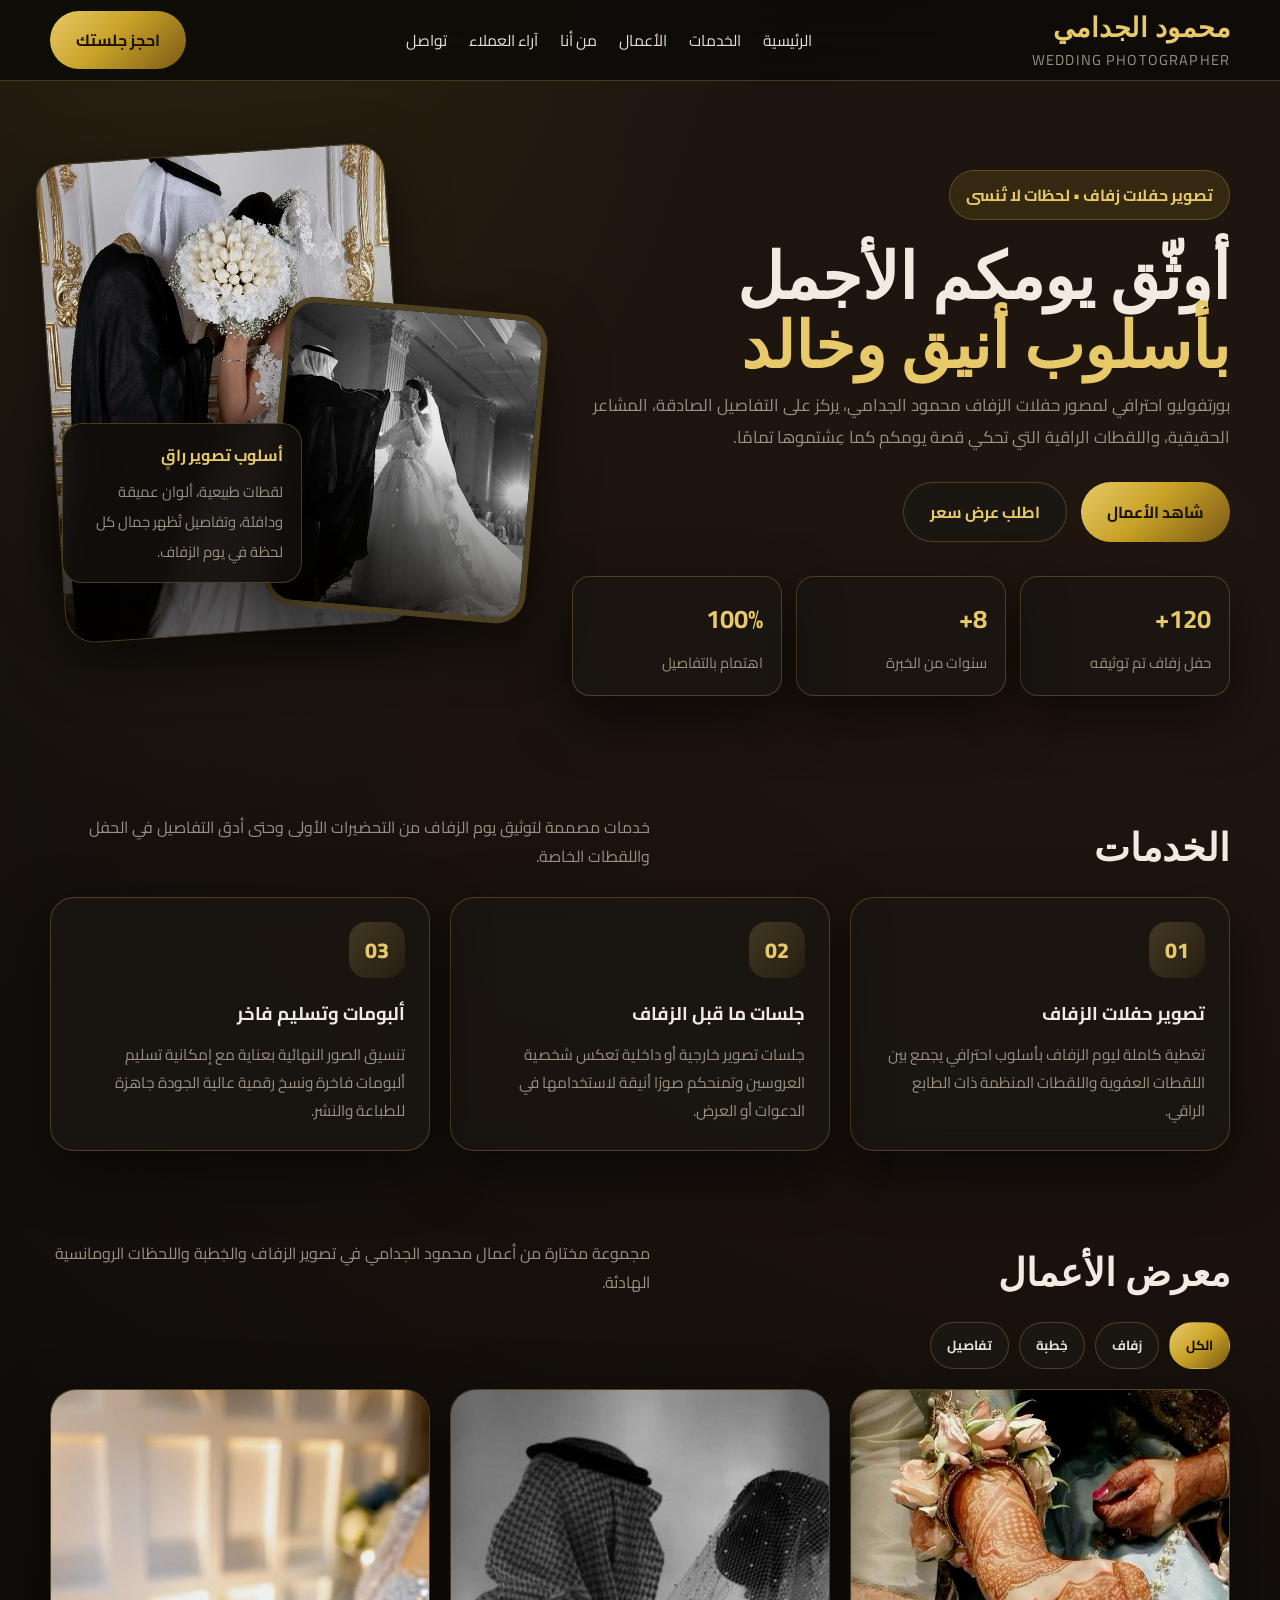
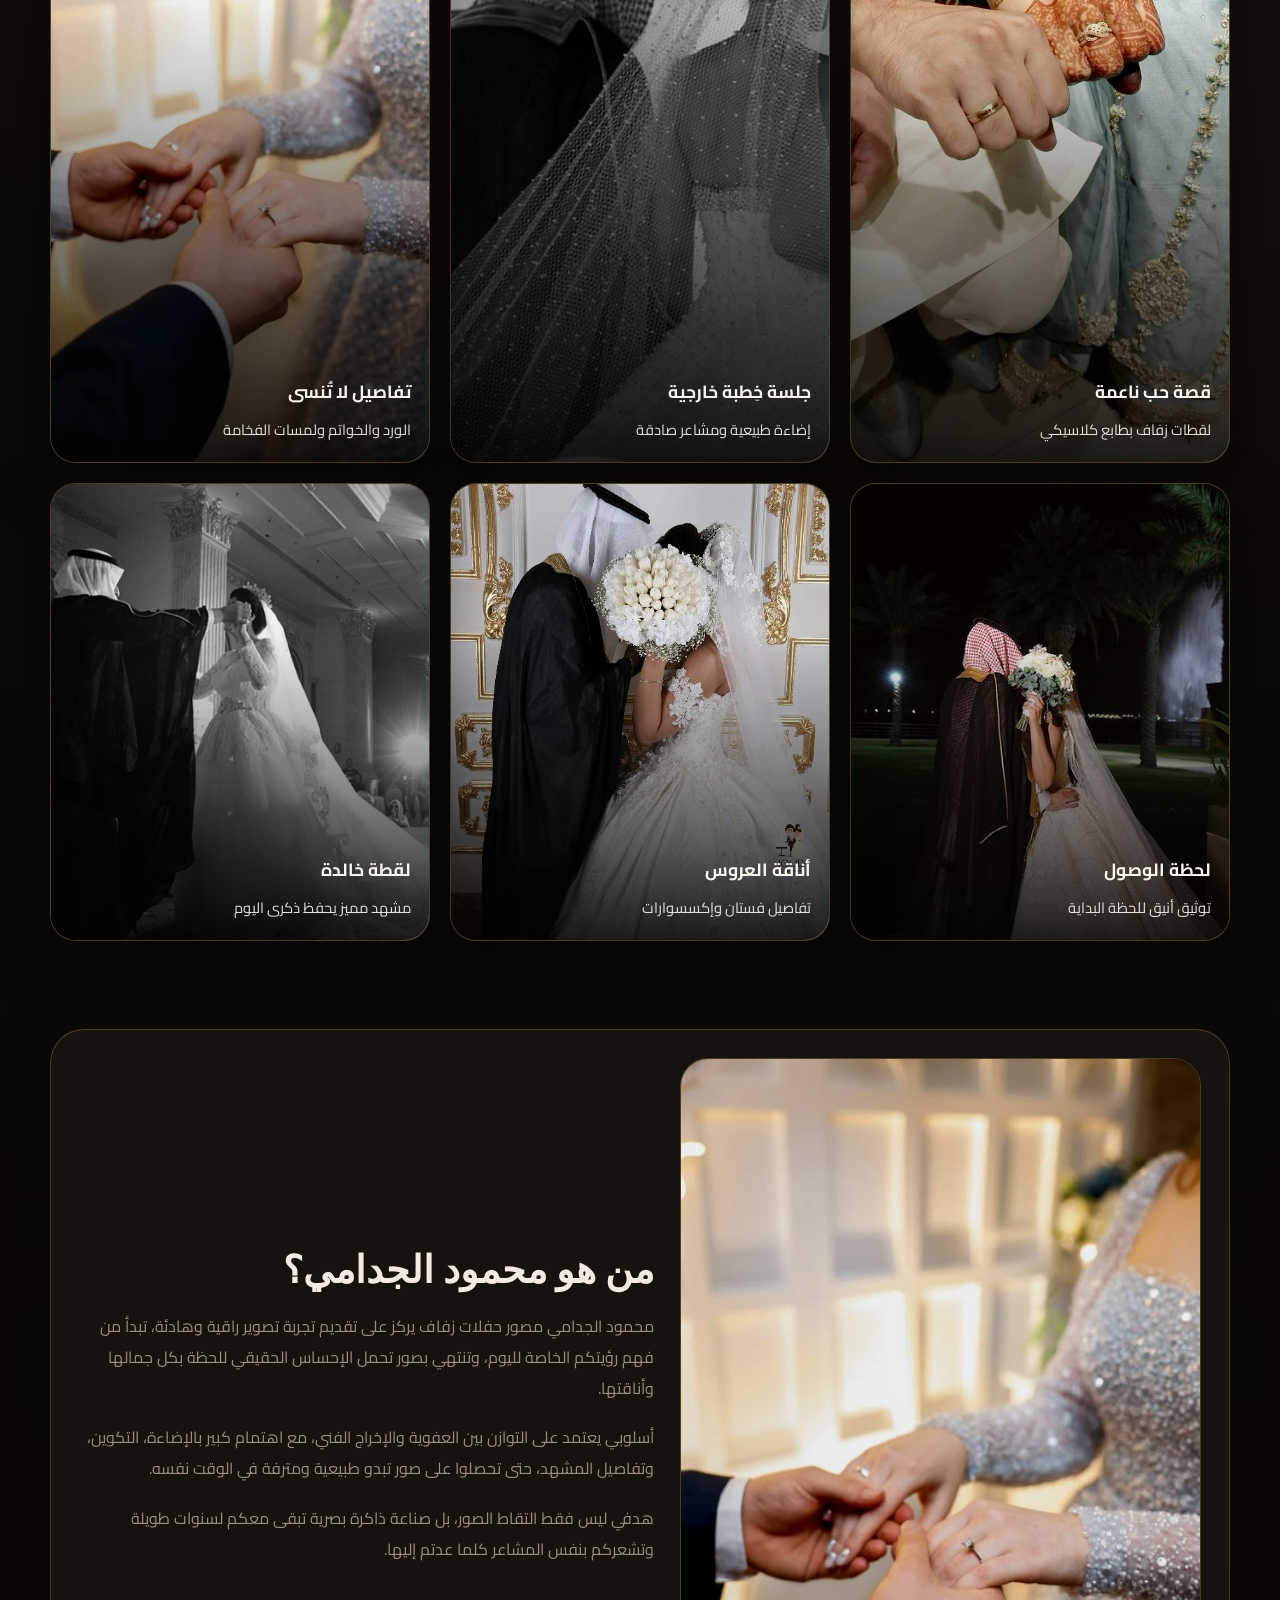
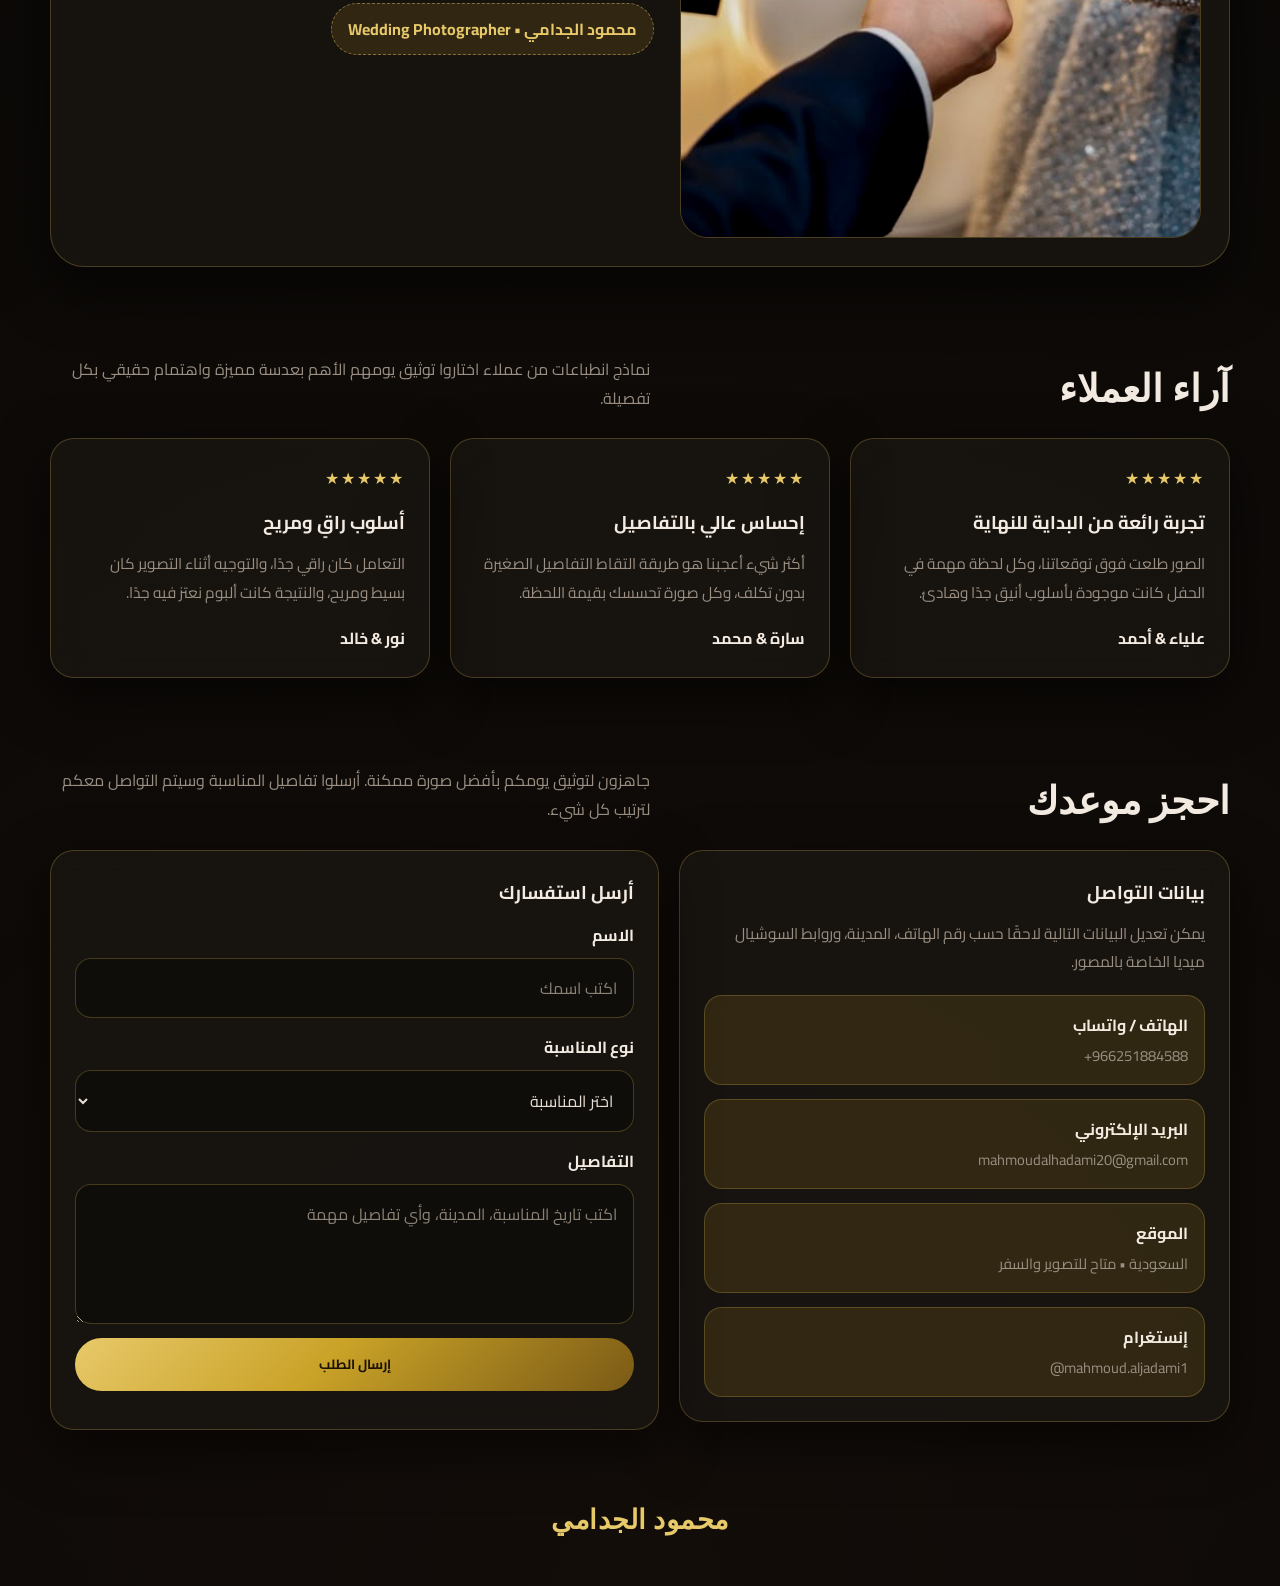
==== index.html @ 4080180c "Updated site content" ====
<!doctype html>
<html lang="ar" dir="rtl">
  <head>
    <meta charset="UTF-8" />
    <meta name="viewport" content="width=device-width, initial-scale=1.0" />
    <title>محمود الجدامي | Wedding Photographer</title>
    <meta
      name="description"
      content="بورتفوليو مصور حفلات الزفاف محمود الجدامي"
    />
    <link rel="preconnect" href="https://fonts.googleapis.com" />
    <link rel="preconnect" href="https://fonts.gstatic.com" crossorigin />
    <link
      href="https://fonts.googleapis.com/css2?family=Cairo:wght@400;600;700;800&family=Playfair+Display:wght@500;700&display=swap"
      rel="stylesheet"
    />
    <style>
      :root {
        --bg: #0c0a08;
        --bg-mid: #12100d;
        --surface: rgba(26, 22, 18, 0.78);
        --surface-solid: #1a1612;
        --white: #faf6f0;
        --text: #e8e0d4;
        --heading: #f3ebe1;
        --muted: #9a8f82;
        --gold: #c9a227;
        --gold-dark: #7a5a16;
        --gold-bright: #e8c96a;
        --gold-soft: rgba(201, 162, 39, 0.14);
        --line: rgba(212, 175, 75, 0.28);
        --shadow: 0 20px 56px rgba(0, 0, 0, 0.55);
        --radius-lg: 24px;
        --radius-md: 18px;
        --radius-sm: 12px;
        --container: 1180px;
      }

      * {
        box-sizing: border-box;
      }

      html {
        scroll-behavior: smooth;
      }

      body {
        margin: 0;
        font-family: "Cairo", sans-serif;
        background:
          radial-gradient(
            ellipse 90% 50% at 15% -10%,
            rgba(201, 162, 39, 0.14),
            transparent 55%
          ),
          radial-gradient(
            circle at 88% 12%,
            rgba(90, 48, 28, 0.22),
            transparent 38%
          ),
          radial-gradient(
            circle at 50% 100%,
            rgba(20, 14, 10, 0.9),
            transparent 45%
          ),
          linear-gradient(180deg, var(--bg-mid) 0%, var(--bg) 48%, #060504 100%);
        color: var(--text);
        overflow-x: hidden;
      }

      a {
        color: inherit;
        text-decoration: none;
      }
      img {
        max-width: 100%;
        display: block;
      }

      .container {
        width: min(calc(100% - 32px), var(--container));
        margin: 0 auto;
      }

      .topbar {
        position: sticky;
        top: 0;
        z-index: 1000;
        backdrop-filter: blur(18px);
        background: rgba(12, 10, 8, 0.82);
        border-bottom: 1px solid var(--line);
      }

      .nav {
        display: flex;
        align-items: center;
        justify-content: space-between;
        gap: 20px;
        min-height: 80px;
        position: relative;
      }

      .brand {
        display: flex;
        flex-direction: column;
        gap: 2px;
      }

      .brand-title {
        font-family: "Playfair Display", serif;
        font-size: 1.7rem;
        font-weight: 700;
        color: var(--gold-bright);
        letter-spacing: 0.5px;
      }

      .brand-subtitle {
        font-size: 0.9rem;
        color: var(--muted);
        letter-spacing: 0.08em;
      }

      .nav-links {
        display: flex;
        align-items: center;
        gap: 22px;
        flex-wrap: wrap;
      }

      .nav-links a {
        font-size: 0.97rem;
        color: var(--text);
        position: relative;
        transition: 0.25s ease;
      }

      .nav-links a::after {
        content: "";
        position: absolute;
        right: 0;
        bottom: -6px;
        width: 0;
        height: 2px;
        background: linear-gradient(
          90deg,
          var(--gold-bright),
          var(--gold-dark)
        );
        transition: width 0.25s ease;
      }

      .nav-links a:hover {
        color: var(--gold-bright);
      }
      .nav-links a:hover::after {
        width: 100%;
      }

      .btn {
        display: inline-flex;
        align-items: center;
        justify-content: center;
        gap: 10px;
        border: none;
        border-radius: 999px;
        padding: 14px 26px;
        font-family: inherit;
        font-weight: 700;
        cursor: pointer;
        transition:
          transform 0.25s ease,
          box-shadow 0.25s ease,
          background 0.25s ease;
      }

      .btn:hover {
        transform: translateY(-2px);
        box-shadow: 0 14px 32px rgba(0, 0, 0, 0.4);
      }

      .btn-primary {
        background: linear-gradient(
          135deg,
          var(--gold-bright),
          var(--gold) 45%,
          var(--gold-dark)
        );
        color: #1a1208;
      }

      .btn-secondary {
        background: var(--surface-solid);
        color: var(--gold-bright);
        border: 1px solid var(--line);
      }

      .hero {
        padding: 72px 0 56px;
      }

      .hero-grid {
        display: grid;
        grid-template-columns: 1.15fr 0.85fr;
        gap: 36px;
        align-items: center;
      }

      .hero-grid > .reveal {
        min-width: 0;
      }

      .eyebrow {
        display: inline-flex;
        align-items: center;
        gap: 10px;
        padding: 9px 16px;
        border-radius: 999px;
        background: var(--gold-soft);
        border: 1px solid var(--line);
        color: var(--gold-bright);
        font-weight: 700;
        margin-bottom: 18px;
      }

      .hero h1 {
        margin: 0 0 14px;
        font-size: clamp(2.2rem, 5vw, 4.5rem);
        line-height: 1.08;
        font-family: "Playfair Display", serif;
        color: var(--heading);
      }

      .hero h1 span {
        color: var(--gold-bright);
        display: inline;
      }

      .hero p {
        margin: 0;
        max-width: 680px;
        font-size: 1.05rem;
        color: var(--muted);
        line-height: 1.9;
      }

      .hero-actions {
        display: flex;
        gap: 14px;
        flex-wrap: wrap;
        margin-top: 28px;
      }

      .hero-stats {
        display: grid;
        grid-template-columns: repeat(3, minmax(0, 1fr));
        gap: 14px;
        margin-top: 34px;
      }

      .stat {
        background: var(--surface);
        backdrop-filter: blur(10px);
        border: 1px solid var(--line);
        border-radius: var(--radius-md);
        padding: 18px;
        box-shadow: var(--shadow);
      }

      .stat strong {
        display: block;
        font-size: 1.6rem;
        color: var(--gold-bright);
        margin-bottom: 4px;
      }

      .stat span {
        color: var(--muted);
        font-size: 0.92rem;
      }

      .hero-visual {
        position: relative;
        min-height: 560px;
      }

      .photo-stack {
        position: relative;
        min-height: 480px;
        width: 100%;
      }

      .frame {
        position: absolute;
        background: var(--surface-solid);
        border: 1px solid var(--line);
        border-radius: 30px;
        box-shadow: var(--shadow);
        overflow: hidden;
      }

      .frame img {
        width: 100%;
        height: 100%;
        object-fit: cover;
        filter: saturate(1.02) contrast(1.08) brightness(0.92);
      }

      .frame::before {
        content: "";
        position: absolute;
        inset: 0;
        background: linear-gradient(
          180deg,
          transparent 40%,
          rgba(8, 6, 4, 0.55)
        );
        z-index: 1;
        pointer-events: none;
      }

      .frame.one {
        width: 72%;
        height: 480px;
        top: 0;
        left: 0;
        transform: rotate(-4deg);
      }

      .frame.two {
        width: 54%;
        height: 310px;
        bottom: 18px;
        right: 0;
        transform: rotate(5deg);
        border-width: 6px;
      }

      .floating-card {
        position: absolute;
        bottom: 50px;
        left: 12px;
        right: auto;
        background: rgba(18, 15, 12, 0.92);
        backdrop-filter: blur(12px);
        border: 1px solid var(--line);
        border-radius: 20px;
        padding: 16px 18px;
        box-shadow: var(--shadow);
        z-index: 5;
        max-width: min(240px, calc(100% - 24px));
        overflow-wrap: break-word;
        word-wrap: break-word;
      }

      .floating-card strong {
        display: block;
        color: var(--gold-bright);
        margin-bottom: 6px;
      }

      .floating-card span {
        color: var(--muted);
        font-size: 0.92rem;
        line-height: 1.7;
      }

      section {
        padding: 44px 0;
      }

      .section-title {
        display: flex;
        align-items: end;
        justify-content: space-between;
        gap: 20px;
        margin-bottom: 26px;
        flex-wrap: wrap;
      }

      .section-title h2 {
        margin: 0;
        font-size: clamp(1.7rem, 3vw, 2.6rem);
        font-family: "Playfair Display", serif;
        color: var(--heading);
      }

      .section-title p {
        margin: 0;
        color: var(--muted);
        max-width: 600px;
        line-height: 1.8;
        min-width: 0;
        overflow-wrap: break-word;
      }

      .services-grid,
      .gallery-grid,
      .testimonials-grid,
      .contact-grid {
        display: grid;
        gap: 20px;
      }

      .services-grid {
        grid-template-columns: repeat(3, minmax(0, 1fr));
      }

      .service-card,
      .testimonial,
      .contact-card {
        background: var(--surface);
        backdrop-filter: blur(12px);
        border: 1px solid var(--line);
        border-radius: var(--radius-lg);
        padding: 24px;
        box-shadow: var(--shadow);
      }

      .service-icon {
        width: 56px;
        height: 56px;
        border-radius: 18px;
        display: grid;
        place-items: center;
        background: linear-gradient(
          135deg,
          rgba(232, 201, 106, 0.2),
          rgba(122, 90, 22, 0.12)
        );
        color: var(--gold-bright);
        margin-bottom: 18px;
        font-size: 1.35rem;
        font-weight: 800;
      }

      .service-card h3,
      .testimonial h3,
      .contact-card h3 {
        margin: 0 0 10px;
        font-size: 1.15rem;
        color: var(--heading);
      }

      .service-card p,
      .testimonial p,
      .contact-card p {
        margin: 0;
        color: var(--muted);
        line-height: 1.85;
        font-size: 0.96rem;
      }

      .gallery-toolbar {
        display: flex;
        gap: 10px;
        flex-wrap: wrap;
        margin-bottom: 20px;
      }

      .filter-btn {
        background: var(--surface-solid);
        border: 1px solid var(--line);
        color: var(--text);
        padding: 10px 16px;
        border-radius: 999px;
        cursor: pointer;
        font-family: inherit;
        font-weight: 700;
        transition: 0.25s ease;
      }

      .filter-btn.active,
      .filter-btn:hover {
        background: linear-gradient(
          135deg,
          var(--gold-bright),
          var(--gold) 50%,
          var(--gold-dark)
        );
        color: #140e08;
        border-color: transparent;
      }

      .gallery-grid {
        grid-template-columns: repeat(3, minmax(0, 1fr));
      }

      .gallery-item {
        position: relative;
        overflow: hidden;
        border-radius: 26px;
        min-height: 320px;
        border: 1px solid var(--line);
        box-shadow: var(--shadow);
        background: var(--surface-solid);
        cursor: pointer;
        isolation: isolate;
      }

      .gallery-item img {
        width: 100%;
        height: 100%;
        object-fit: cover;
        transition: transform 0.45s ease;
        filter: saturate(1.03) contrast(1.05) brightness(0.94);
      }

      .gallery-item:hover img {
        transform: scale(1.06);
      }

      .gallery-item::after {
        content: "";
        position: absolute;
        inset: 0;
        background: linear-gradient(
          180deg,
          transparent 32%,
          rgba(4, 3, 2, 0.88)
        );
      }

      .gallery-caption {
        position: absolute;
        right: 18px;
        left: 18px;
        bottom: 18px;
        z-index: 2;
        color: var(--white);
        overflow-wrap: break-word;
        min-width: 0;
      }

      .gallery-caption h4 {
        margin: 0 0 6px;
        font-size: 1.1rem;
      }

      .gallery-caption span {
        font-size: 0.92rem;
        opacity: 0.9;
      }

      .about-box {
        display: grid;
        grid-template-columns: 0.95fr 1.05fr;
        gap: 26px;
        align-items: center;
        background: var(--surface);
        backdrop-filter: blur(14px);
        border: 1px solid var(--line);
        border-radius: 34px;
        padding: 28px;
        box-shadow: var(--shadow);
      }

      .about-image {
        border-radius: 28px;
        overflow: hidden;
        min-height: 440px;
        border: 1px solid var(--line);
      }

      .about-image img {
        width: 100%;
        height: 100%;
        object-fit: cover;
        filter: saturate(1.02) contrast(1.06) brightness(0.93);
      }

      .about-content p {
        color: var(--muted);
        line-height: 1.95;
        margin: 0 0 18px;
      }

      .signature {
        margin-top: 20px;
        display: inline-block;
        padding: 10px 16px;
        border: 1px dashed rgba(232, 201, 106, 0.45);
        border-radius: 999px;
        color: var(--gold-bright);
        font-weight: 700;
        background: var(--gold-soft);
      }

      .testimonials-grid {
        grid-template-columns: repeat(3, minmax(0, 1fr));
      }

      .stars {
        color: var(--gold-bright);
        letter-spacing: 2px;
        font-size: 1rem;
        margin-bottom: 12px;
      }

      .client {
        margin-top: 16px;
        color: var(--heading);
        font-weight: 700;
      }

      .contact-grid {
        grid-template-columns: 0.95fr 1.05fr;
        align-items: start;
      }

      .contact-list {
        display: grid;
        gap: 14px;
        margin-top: 18px;
      }

      .contact-item {
        display: flex;
        align-items: flex-start;
        gap: 14px;
        padding: 14px 16px;
        border-radius: 18px;
        background: var(--gold-soft);
        border: 1px solid var(--line);
        min-width: 0;
      }

      .contact-item strong {
        display: block;
        color: var(--heading);
      }

      .contact-item span {
        color: var(--muted);
        font-size: 0.92rem;
        overflow-wrap: anywhere;
        word-break: break-word;
      }

      .contact-form {
        display: grid;
        gap: 14px;
      }

      .field {
        display: grid;
        gap: 8px;
      }

      .field label {
        font-weight: 700;
        color: var(--heading);
      }

      .field input,
      .field textarea,
      .field select {
        width: 100%;
        padding: 14px 16px;
        border-radius: 16px;
        border: 1px solid var(--line);
        background: rgba(14, 12, 10, 0.75);
        font: inherit;
        color: var(--text);
        outline: none;
        transition:
          border-color 0.25s ease,
          box-shadow 0.25s ease;
      }

      .field input:focus,
      .field textarea:focus,
      .field select:focus {
        border-color: var(--gold-bright);
        box-shadow: 0 0 0 4px rgba(232, 201, 106, 0.12);
      }

      .field textarea {
        min-height: 140px;
        resize: vertical;
      }

      .field input::placeholder,
      .field textarea::placeholder {
        color: var(--muted);
        opacity: 0.9;
      }

      .form-note,
      .footer p {
        color: var(--muted);
        line-height: 1.8;
      }

      .footer {
        padding: 26px 0 42px;
        text-align: center;
      }

      .footer .brand-title {
        display: block;
        margin-bottom: 8px;
      }

      .reveal {
        opacity: 0;
        transform: translateY(24px);
        transition:
          opacity 0.7s ease,
          transform 0.7s ease;
      }

      .reveal.visible {
        opacity: 1;
        transform: translateY(0);
      }

      .lightbox {
        position: fixed;
        inset: 0;
        background: rgba(12, 10, 8, 0.82);
        display: none;
        align-items: center;
        justify-content: center;
        padding: 24px;
        z-index: 2000;
      }

      .lightbox.active {
        display: flex;
      }

      .lightbox-content {
        position: relative;
        width: min(100%, 980px);
        border-radius: 28px;
        overflow: hidden;
        border: 1px solid rgba(255, 255, 255, 0.18);
        background: #111;
        box-shadow: 0 20px 60px rgba(0, 0, 0, 0.4);
      }

      .lightbox-content img {
        width: 100%;
        max-height: 82vh;
        object-fit: cover;
      }

      .lightbox-close {
        position: absolute;
        top: 16px;
        left: 16px;
        width: 44px;
        height: 44px;
        border-radius: 50%;
        border: none;
        background: rgba(255, 255, 255, 0.16);
        color: #fff;
        font-size: 1.2rem;
        cursor: pointer;
        backdrop-filter: blur(8px);
      }

      .mobile-toggle {
        display: none;
        border: 1px solid var(--line);
        background: var(--surface-solid);
        color: var(--gold-bright);
        width: 48px;
        height: 48px;
        border-radius: 14px;
        font-size: 1.25rem;
        cursor: pointer;
      }

      @media (max-width: 1024px) {
        .hero-grid,
        .about-box,
        .contact-grid,
        .services-grid,
        .testimonials-grid,
        .gallery-grid {
          grid-template-columns: 1fr 1fr;
        }

        .hero-grid,
        .about-box,
        .contact-grid {
          grid-template-columns: 1fr;
        }

        .hero-stats {
          grid-template-columns: repeat(auto-fit, minmax(160px, 1fr));
        }

        .hero-visual {
          min-height: 500px;
        }

        .photo-stack {
          min-height: 440px;
        }
      }

      @media (max-width: 768px) {
        .nav {
          min-height: 72px;
        }

        .mobile-toggle {
          display: inline-grid;
          place-items: center;
        }

        .nav-links {
          position: absolute;
          top: calc(100% + 10px);
          right: 0;
          left: 0;
          z-index: 1001;
          background: rgba(18, 15, 12, 0.97);
          backdrop-filter: blur(14px);
          border: 1px solid var(--line);
          border-radius: 22px;
          padding: 16px;
          box-shadow: var(--shadow);
          display: none;
          flex-direction: column;
          align-items: flex-start;
          max-height: min(70vh, 420px);
          overflow-y: auto;
          -webkit-overflow-scrolling: touch;
        }

        .nav-links.open {
          display: flex;
        }

        .hero {
          padding-top: 42px;
        }

        .hero-stats,
        .services-grid,
        .gallery-grid,
        .testimonials-grid {
          grid-template-columns: 1fr;
        }

        .hero-visual {
          min-height: 400px;
          margin-top: 8px;
        }

        .photo-stack {
          min-height: 380px;
        }

        .frame.one {
          width: 78%;
          height: 320px;
        }

        .frame.two {
          width: 58%;
          height: 200px;
        }

        .floating-card {
          left: 10px;
          right: 10px;
          max-width: none;
          bottom: 12px;
        }

        .section-title {
          flex-direction: column;
          align-items: stretch;
          gap: 12px;
        }

        .section-title p {
          max-width: none;
        }

        .brand-title {
          font-size: 1.35rem;
        }

        .hero h1 {
          overflow-wrap: break-word;
        }

        .eyebrow {
          max-width: 100%;
          white-space: normal;
        }
      }

      @media (max-width: 480px) {
        .nav {
          flex-wrap: wrap;
          row-gap: 10px;
        }

        .brand {
          flex: 1 1 auto;
          min-width: 0;
        }

        .hero {
          padding-top: 32px;
        }

        .hero-visual {
          min-height: 340px;
        }

        .photo-stack {
          min-height: 320px;
        }

        .frame.one {
          width: 82%;
          height: 280px;
        }

        .frame.two {
          width: 62%;
          height: 180px;
        }

        .floating-card {
          padding: 12px 14px;
          font-size: 0.9rem;
        }

        .floating-card span {
          font-size: 0.88rem;
        }

        .gallery-item {
          min-height: 260px;
        }

        .btn {
          padding: 12px 18px;
          font-size: 0.92rem;
        }

        .topbar .nav > div:last-child {
          flex-shrink: 0;
        }

        .topbar .nav > div:last-child .btn-primary {
          padding-inline: 16px;
        }
      }
    </style>
  </head>
  <body>
    <header class="topbar">
      <div class="container nav">
        <div class="brand">
          <span class="brand-title">محمود الجدامي</span>
          <span class="brand-subtitle">WEDDING PHOTOGRAPHER</span>
        </div>

        <nav class="nav-links" id="navLinks">
          <a href="#home">الرئيسية</a>
          <a href="#services">الخدمات</a>
          <a href="#gallery">الأعمال</a>
          <a href="#about">من أنا</a>
          <a href="#reviews">آراء العملاء</a>
          <a href="#contact">تواصل</a>
        </nav>

        <div style="display: flex; align-items: center; gap: 12px">
          <a href="#contact" class="btn btn-primary">احجز جلستك</a>
          <button
            class="mobile-toggle"
            id="mobileToggle"
            aria-label="فتح القائمة"
          >
            ☰
          </button>
        </div>
      </div>
    </header>

    <main>
      <section class="hero" id="home">
        <div class="container hero-grid">
          <div class="reveal">
            <div class="eyebrow">تصوير حفلات زفاف • لحظات لا تُنسى</div>
            <h1>
              أوثّق يومكم الأجمل<br />
              <span>بأسلوب أنيق وخالد</span>
            </h1>
            <p>
              بورتفوليو احترافي لمصور حفلات الزفاف محمود الجدامي، يركز على
              التفاصيل الصادقة، المشاعر الحقيقية، واللقطات الراقية التي تحكي قصة
              يومكم كما عِشتموها تمامًا.
            </p>

            <div class="hero-actions">
              <a href="#gallery" class="btn btn-primary">شاهد الأعمال</a>
              <a href="#contact" class="btn btn-secondary">اطلب عرض سعر</a>
            </div>

            <div class="hero-stats">
              <div class="stat">
                <strong>120+</strong>
                <span>حفل زفاف تم توثيقه</span>
              </div>
              <div class="stat">
                <strong>8+</strong>
                <span>سنوات من الخبرة</span>
              </div>
              <div class="stat">
                <strong>100%</strong>
                <span>اهتمام بالتفاصيل</span>
              </div>
            </div>
          </div>

          <div class="hero-visual reveal">
            <div class="photo-stack">
              <div class="frame one">
                <img
                  src="079994db0a952f8c0af65155a295ce6d.jpg"
                  alt="لقطة زفاف"
                />
              </div>
              <div class="frame two">
                <img
                  src="5041a4cf5b8e7bc1ed7817f0a3a7ec36.jpg"
                  alt="تفاصيل من يوم الزفاف"
                />
              </div>
              <div class="floating-card">
                <strong>أسلوب تصوير راقٍ</strong>
                <span
                  >لقطات طبيعية، ألوان عميقة ودافئة، وتفاصيل تُظهر جمال كل لحظة
                  في يوم الزفاف.</span
                >
              </div>
            </div>
          </div>
        </div>
      </section>

      <section id="services">
        <div class="container">
          <div class="section-title reveal">
            <div>
              <h2>الخدمات</h2>
            </div>
            <p>
              خدمات مصممة لتوثيق يوم الزفاف من التحضيرات الأولى وحتى أدق
              التفاصيل في الحفل واللقطات الخاصة.
            </p>
          </div>

          <div class="services-grid">
            <article class="service-card reveal">
              <div class="service-icon">01</div>
              <h3>تصوير حفلات الزفاف</h3>
              <p>
                تغطية كاملة ليوم الزفاف بأسلوب احترافي يجمع بين اللقطات العفوية
                واللقطات المنظمة ذات الطابع الراقي.
              </p>
            </article>

            <article class="service-card reveal">
              <div class="service-icon">02</div>
              <h3>جلسات ما قبل الزفاف</h3>
              <p>
                جلسات تصوير خارجية أو داخلية تعكس شخصية العروسين وتمنحكم صورًا
                أنيقة لاستخدامها في الدعوات أو العرض.
              </p>
            </article>

            <article class="service-card reveal">
              <div class="service-icon">03</div>
              <h3>ألبومات وتسليم فاخر</h3>
              <p>
                تنسيق الصور النهائية بعناية مع إمكانية تسليم ألبومات فاخرة ونسخ
                رقمية عالية الجودة جاهزة للطباعة والنشر.
              </p>
            </article>
          </div>
        </div>
      </section>

      <section id="gallery">
        <div class="container">
          <div class="section-title reveal">
            <div>
              <h2>معرض الأعمال</h2>
            </div>
            <p>
              مجموعة مختارة من أعمال محمود الجدامي في تصوير الزفاف والخِطبة
              واللحظات الرومانسية الهادئة.
            </p>
          </div>

          <div class="gallery-toolbar reveal">
            <button class="filter-btn active" data-filter="all">الكل</button>
            <button class="filter-btn" data-filter="wedding">زفاف</button>
            <button class="filter-btn" data-filter="engagement">خِطبة</button>
            <button class="filter-btn" data-filter="details">تفاصيل</button>
          </div>

          <div class="gallery-grid">
            <article class="gallery-item reveal" data-category="wedding">
              <img src="5983568d995b7df533ac6b7d5effd2d9.jpg" alt="زفاف 1" />
              <div class="gallery-caption">
                <h4>قصة حب ناعمة</h4>
                <span>لقطات زفاف بطابع كلاسيكي</span>
              </div>
            </article>

            <article class="gallery-item reveal" data-category="engagement">
              <img src="5d98cfaf24267f9076ec653c9973c347.jpg" alt="خِطبة" />
              <div class="gallery-caption">
                <h4>جلسة خِطبة خارجية</h4>
                <span>إضاءة طبيعية ومشاعر صادقة</span>
              </div>
            </article>

            <article class="gallery-item reveal" data-category="details">
              <img
                src="b3426d149f7c27bffb137ac76280fa21.jpg"
                alt="تفاصيل زفاف"
              />
              <div class="gallery-caption">
                <h4>تفاصيل لا تُنسى</h4>
                <span>الورد والخواتم ولمسات الفخامة</span>
              </div>
            </article>

            <article class="gallery-item reveal" data-category="wedding">
              <img src="bbc006cf2ae0ab3144efb436e348e87b.jpg" alt="زفاف 2" />
              <div class="gallery-caption">
                <h4>لحظة الوصول</h4>
                <span>توثيق أنيق للحظة البداية</span>
              </div>
            </article>

            <article class="gallery-item reveal" data-category="details">
              <img
                src="079994db0a952f8c0af65155a295ce6d.jpg"
                alt="تفاصيل العروس"
              />
              <div class="gallery-caption">
                <h4>أناقة العروس</h4>
                <span>تفاصيل فستان وإكسسوارات</span>
              </div>
            </article>

            <article class="gallery-item reveal" data-category="wedding">
              <img src="5041a4cf5b8e7bc1ed7817f0a3a7ec36.jpg" alt="زفاف 3" />
              <div class="gallery-caption">
                <h4>لقطة خالدة</h4>
                <span>مشهد مميز يحفظ ذكرى اليوم</span>
              </div>
            </article>
          </div>
        </div>
      </section>

      <section id="about">
        <div class="container">
          <div class="about-box reveal">
            <div class="about-image">
              <img
                src="b3426d149f7c27bffb137ac76280fa21.jpg"
                alt="مصور حفلات"
              />
            </div>

            <div class="about-content">
              <div class="section-title" style="margin-bottom: 18px">
                <div>
                  <h2>من هو محمود الجدامي؟</h2>
                </div>
              </div>
              <p>
                محمود الجدامي مصور حفلات زفاف يركز على تقديم تجربة تصوير راقية
                وهادئة، تبدأ من فهم رؤيتكم الخاصة لليوم، وتنتهي بصور تحمل
                الإحساس الحقيقي للحظة بكل جمالها وأناقتها.
              </p>
              <p>
                أسلوبي يعتمد على التوازن بين العفوية والإخراج الفني، مع اهتمام
                كبير بالإضاءة، التكوين، وتفاصيل المشهد، حتى تحصلوا على صور تبدو
                طبيعية ومترفة في الوقت نفسه.
              </p>
              <p>
                هدفي ليس فقط التقاط الصور، بل صناعة ذاكرة بصرية تبقى معكم لسنوات
                طويلة وتشعركم بنفس المشاعر كلما عدتم إليها.
              </p>
              <span class="signature"
                >محمود الجدامي • Wedding Photographer</span
              >
            </div>
          </div>
        </div>
      </section>

      <section id="reviews">
        <div class="container">
          <div class="section-title reveal">
            <div>
              <h2>آراء العملاء</h2>
            </div>
            <p>
              نماذج انطباعات من عملاء اختاروا توثيق يومهم الأهم بعدسة مميزة
              واهتمام حقيقي بكل تفصيلة.
            </p>
          </div>

          <div class="testimonials-grid">
            <article class="testimonial reveal">
              <div class="stars">★★★★★</div>
              <h3>تجربة رائعة من البداية للنهاية</h3>
              <p>
                الصور طلعت فوق توقعاتنا، وكل لحظة مهمة في الحفل كانت موجودة
                بأسلوب أنيق جدًا وهادئ.
              </p>
              <div class="client">علياء &amp; أحمد</div>
            </article>

            <article class="testimonial reveal">
              <div class="stars">★★★★★</div>
              <h3>إحساس عالي بالتفاصيل</h3>
              <p>
                أكثر شيء أعجبنا هو طريقة التقاط التفاصيل الصغيرة بدون تكلف، وكل
                صورة تحسسك بقيمة اللحظة.
              </p>
              <div class="client">سارة &amp; محمد</div>
            </article>

            <article class="testimonial reveal">
              <div class="stars">★★★★★</div>
              <h3>أسلوب راقٍ ومريح</h3>
              <p>
                التعامل كان راقي جدًا، والتوجيه أثناء التصوير كان بسيط ومريح،
                والنتيجة كانت ألبوم نعتز فيه جدًا.
              </p>
              <div class="client">نور &amp; خالد</div>
            </article>
          </div>
        </div>
      </section>

      <section id="contact">
        <div class="container">
          <div class="section-title reveal">
            <div>
              <h2>احجز موعدك</h2>
            </div>
            <p>
              جاهزون لتوثيق يومكم بأفضل صورة ممكنة. أرسلوا تفاصيل المناسبة وسيتم
              التواصل معكم لترتيب كل شيء.
            </p>
          </div>

          <div class="contact-grid">
            <div class="contact-card reveal">
              <h3>بيانات التواصل</h3>
              <p>
                يمكن تعديل البيانات التالية لاحقًا حسب رقم الهاتف، المدينة،
                وروابط السوشيال ميديا الخاصة بالمصور.
              </p>

              <div class="contact-list">
                <div class="contact-item">
                  <div>
                    <strong>الهاتف / واتساب</strong>
                    <span>966251884588+</span>
                  </div>
                </div>

                <div class="contact-item">
                  <div>
                    <strong>البريد الإلكتروني</strong>
                    <span>mahmoudalhadami20@gmail.com</span>
                  </div>
                </div>

                <div class="contact-item">
                  <div>
                    <strong>الموقع</strong>
                    <span>السعودية • متاح للتصوير والسفر</span>
                  </div>
                </div>

                <div class="contact-item">
                  <div>
                    <strong>إنستغرام</strong>
                    <span>mahmoud.aljadami1@</span>
                  </div>
                </div>
              </div>
            </div>

            <div class="contact-card reveal">
              <h3>أرسل استفسارك</h3>
              <form class="contact-form" id="contactForm">
                <input
                  type="hidden"
                  name="_subject"
                  value="طلب جديد من موقع محمود الجدامي"
                />
                <input type="hidden" name="_template" value="table" />
                <div class="field">
                  <label for="name">الاسم</label>
                  <input
                    id="name"
                    name="name"
                    type="text"
                    placeholder="اكتب اسمك"
                    required
                  />
                </div>

                <div class="field">
                  <label for="event">نوع المناسبة</label>
                  <select id="event" name="event" required>
                    <option value="">اختر المناسبة</option>
                    <option>حفل زفاف</option>
                    <option>خِطبة</option>
                    <option>جلسة ما قبل الزفاف</option>
                    <option>أخرى</option>
                  </select>
                </div>

                <div class="field">
                  <label for="message">التفاصيل</label>
                  <textarea
                    id="message"
                    name="message"
                    placeholder="اكتب تاريخ المناسبة، المدينة، وأي تفاصيل مهمة"
                  ></textarea>
                </div>

                <button type="submit" class="btn btn-primary">
                  إرسال الطلب
                </button>
                <p class="form-note" id="formNote"></p>
              </form>
            </div>
          </div>
        </div>
      </section>
    </main>

    <footer class="footer">
      <div class="container reveal">
        <span class="brand-title">محمود الجدامي</span>
      </div>
    </footer>

    <div class="lightbox" id="lightbox" aria-hidden="true">
      <div class="lightbox-content">
        <button class="lightbox-close" id="lightboxClose" aria-label="إغلاق">
          ✕
        </button>
        <img id="lightboxImage" src="" alt="Preview" />
      </div>
    </div>

    <script>
      const mobileToggle = document.getElementById("mobileToggle");
      const navLinks = document.getElementById("navLinks");
      const filterButtons = document.querySelectorAll(".filter-btn");
      const galleryItems = document.querySelectorAll(".gallery-item");
      const reveals = document.querySelectorAll(".reveal");
      const lightbox = document.getElementById("lightbox");
      const lightboxImage = document.getElementById("lightboxImage");
      const lightboxClose = document.getElementById("lightboxClose");
      const contactForm = document.getElementById("contactForm");
      const formNote = document.getElementById("formNote");

      mobileToggle?.addEventListener("click", () => {
        navLinks.classList.toggle("open");
      });

      document.querySelectorAll(".nav-links a").forEach((link) => {
        link.addEventListener("click", () => navLinks.classList.remove("open"));
      });

      filterButtons.forEach((button) => {
        button.addEventListener("click", () => {
          filterButtons.forEach((btn) => btn.classList.remove("active"));
          button.classList.add("active");

          const filter = button.dataset.filter;
          galleryItems.forEach((item) => {
            const match = filter === "all" || item.dataset.category === filter;
            item.style.display = match ? "block" : "none";
          });
        });
      });

      galleryItems.forEach((item) => {
        item.addEventListener("click", () => {
          const img = item.querySelector("img");
          lightboxImage.src = img.src;
          lightboxImage.alt = img.alt;
          lightbox.classList.add("active");
          document.body.style.overflow = "hidden";
        });
      });

      function closeLightbox() {
        lightbox.classList.remove("active");
        document.body.style.overflow = "";
      }

      lightboxClose.addEventListener("click", closeLightbox);
      lightbox.addEventListener("click", (e) => {
        if (e.target === lightbox) closeLightbox();
      });

      document.addEventListener("keydown", (e) => {
        if (e.key === "Escape") closeLightbox();
      });

      const observer = new IntersectionObserver(
        (entries) => {
          entries.forEach((entry) => {
            if (entry.isIntersecting) {
              entry.target.classList.add("visible");
              observer.unobserve(entry.target);
            }
          });
        },
        { threshold: 0.14 },
      );

      reveals.forEach((el) => observer.observe(el));

      const FORMSUBMIT_EMAIL = "baraahassan500@gmail.com";

      contactForm?.addEventListener("submit", async (e) => {
        e.preventDefault();
        if (!contactForm.checkValidity()) {
          contactForm.reportValidity();
          return;
        }

        const submitBtn = contactForm.querySelector('button[type="submit"]');
        if (submitBtn) submitBtn.disabled = true;
        formNote.textContent = "جاري إرسال الطلب…";

        try {
          const fd = new FormData(contactForm);
          const res = await fetch(
            `https://formsubmit.co/ajax/${FORMSUBMIT_EMAIL}`,
            {
              method: "POST",
              body: fd,
              headers: { Accept: "application/json" },
            },
          );

          if (res.ok) {
            formNote.textContent =
              "تم إرسال طلبك بنجاح. سيتم التواصل معك قريبًا.";
            contactForm.reset();
          } else {
            formNote.textContent =
              "تعذر إرسال الطلب. تحقق من الاتصال أو حاول مرة أخرى لاحقًا.";
          }
        } catch {
          formNote.textContent =
            "تعذر إرسال الطلب. تحقق من الاتصال بالإنترنت وحاول مرة أخرى.";
        } finally {
          if (submitBtn) submitBtn.disabled = false;
        }
      });
    </script>
  </body>
</html>
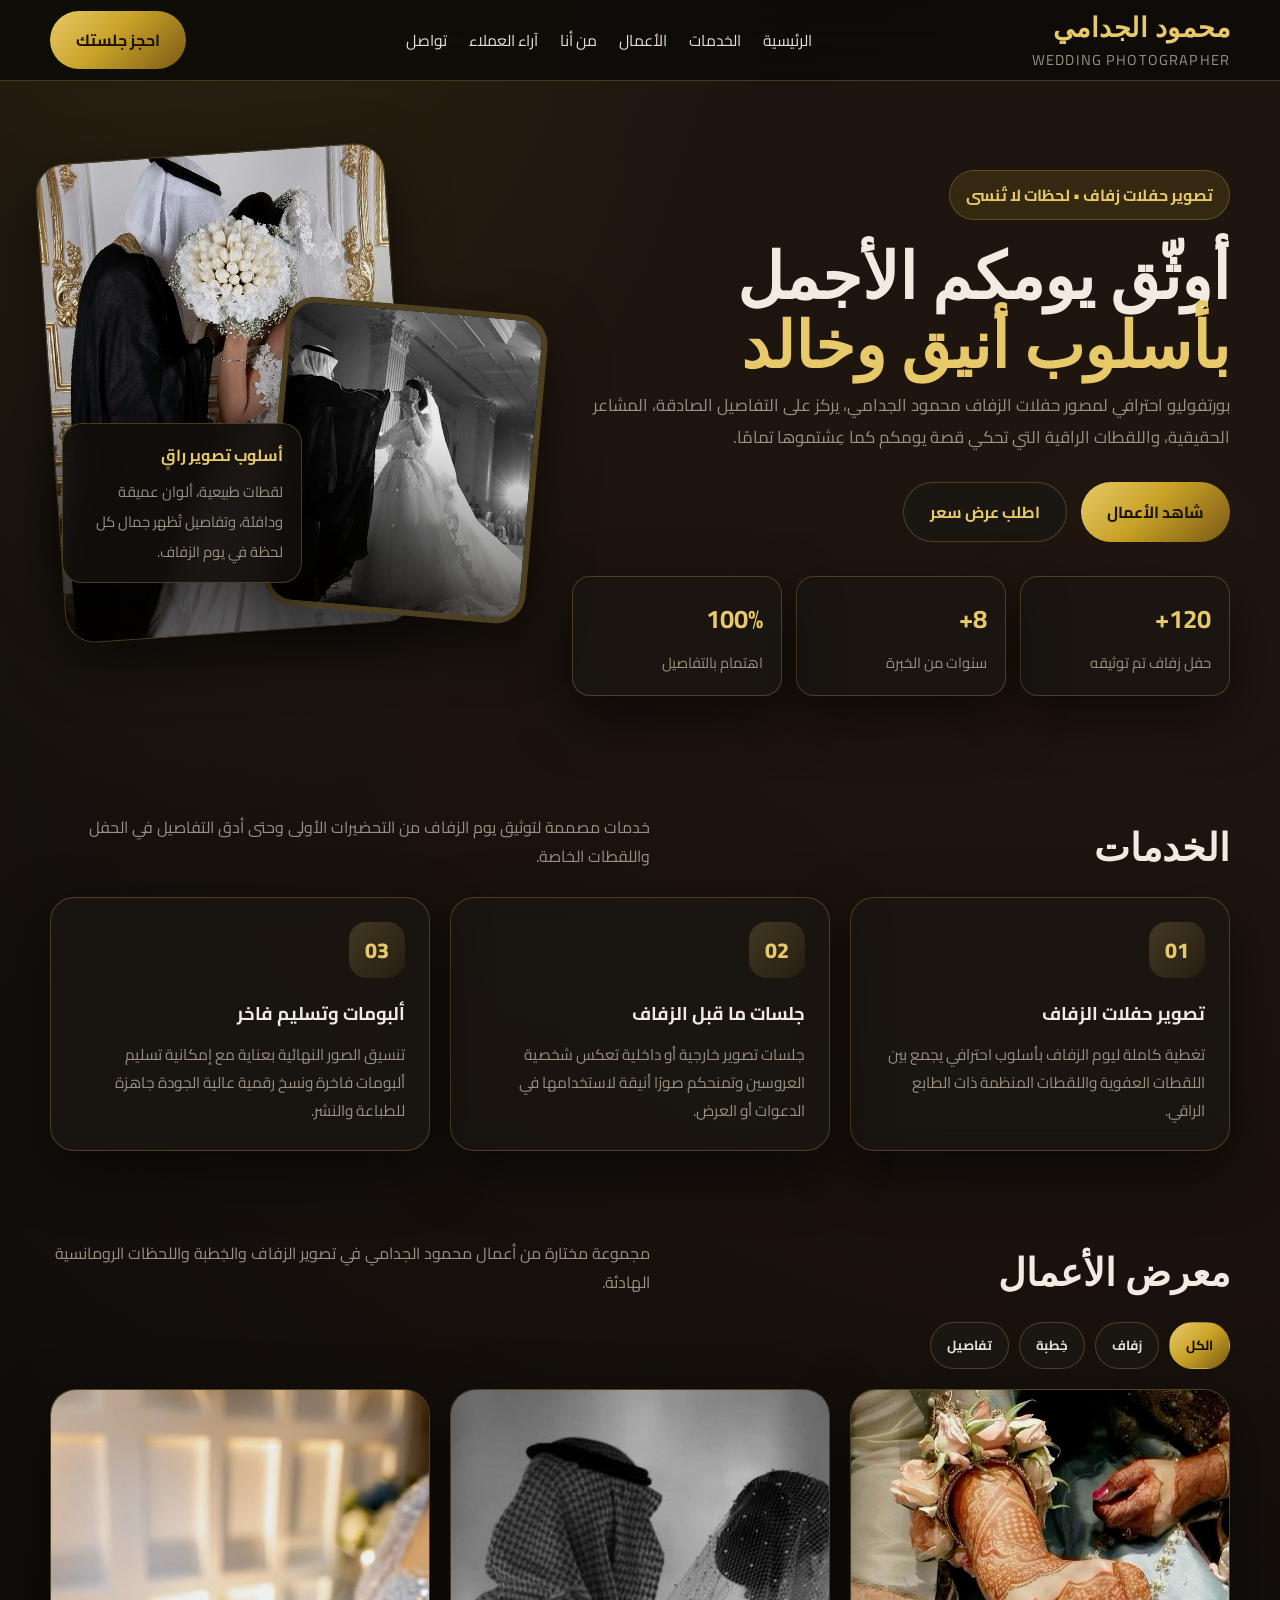
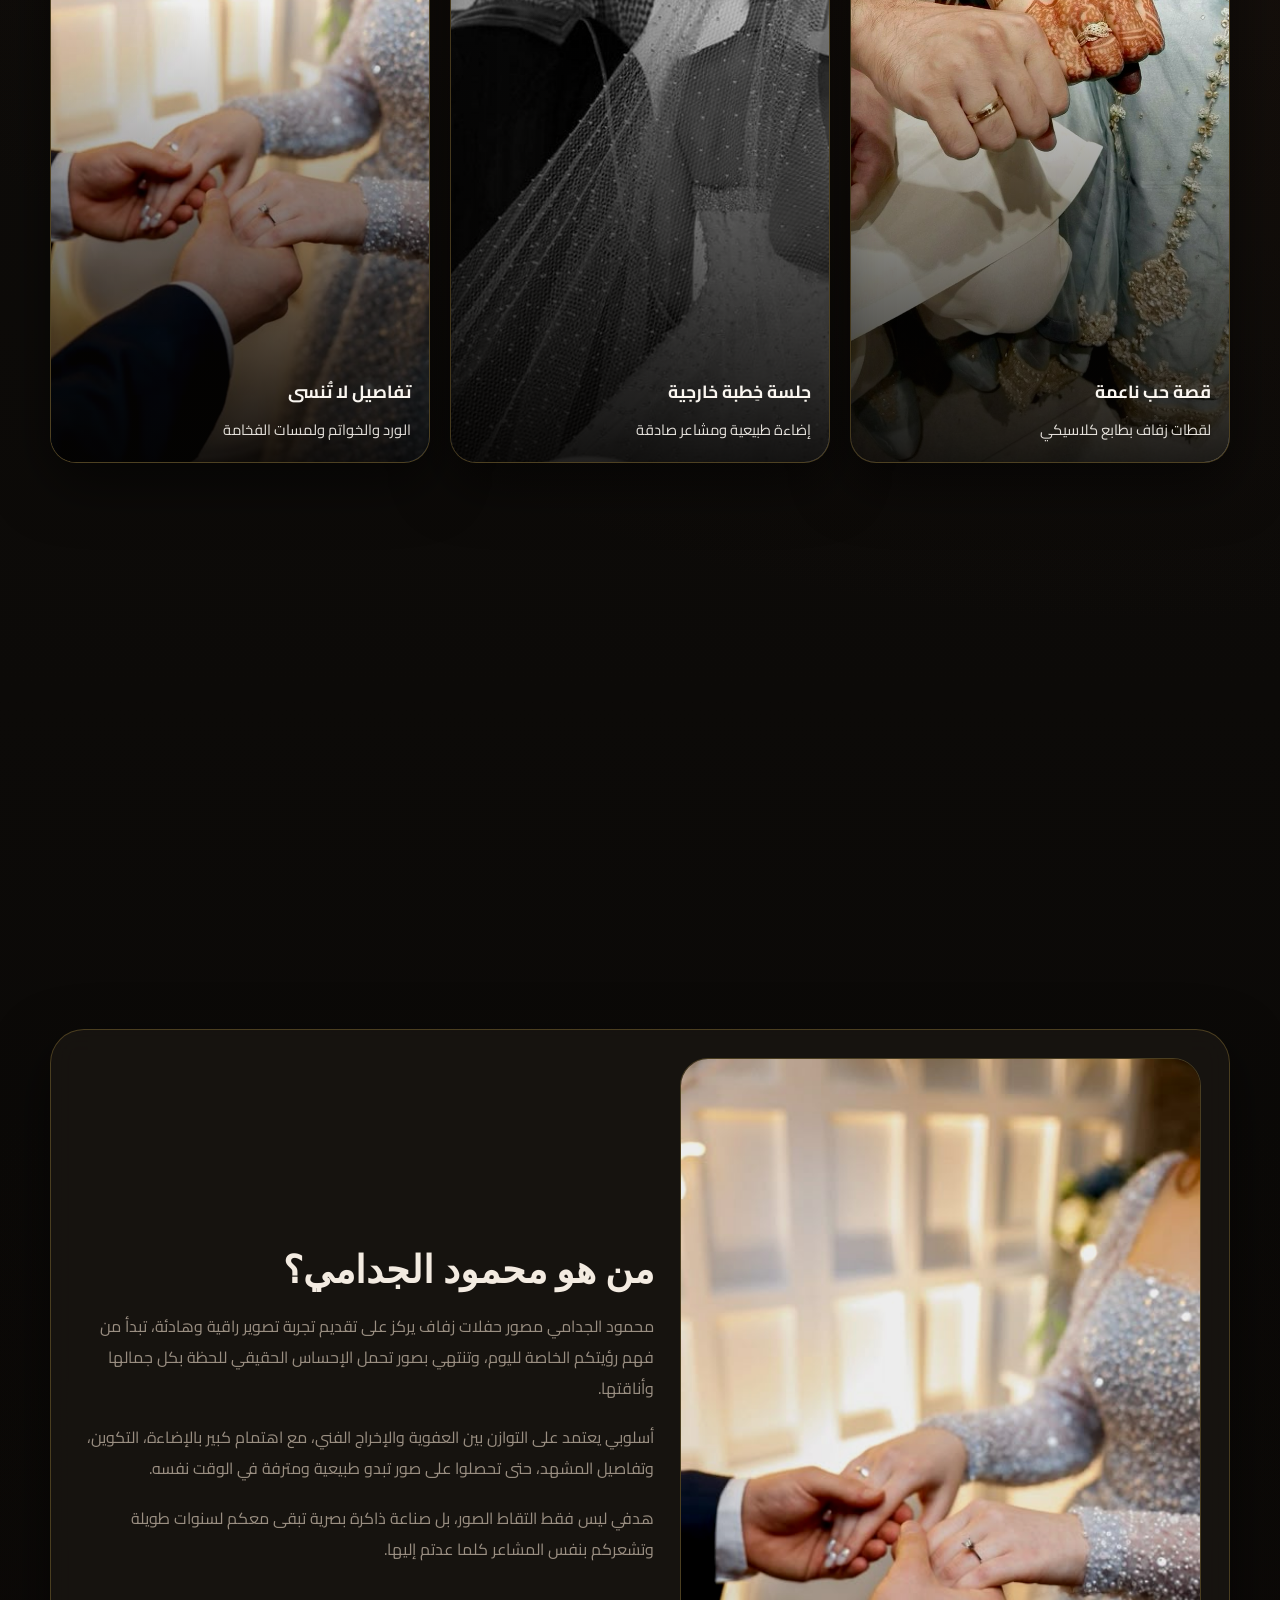
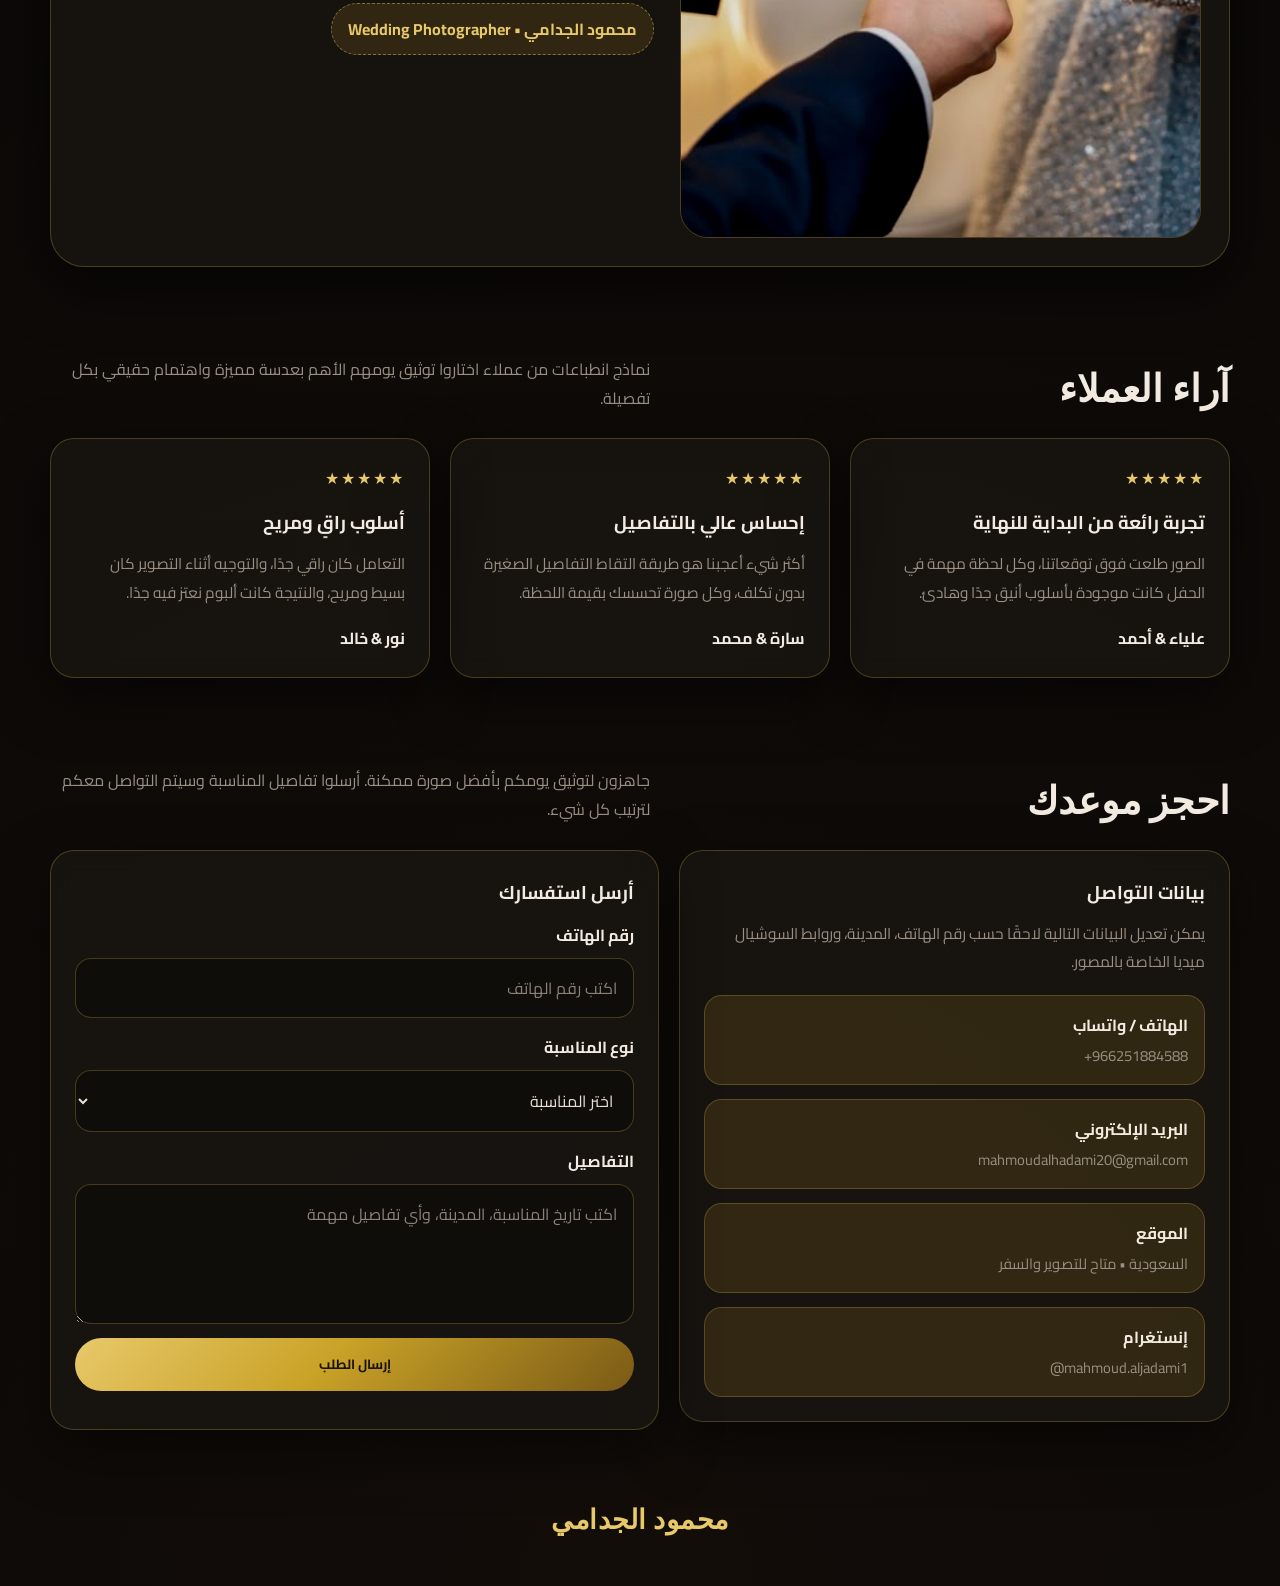
==== commit 91e16f8c: "Updated site content" ====
--- a/index.html
+++ b/index.html
@@ -1314,12 +1314,12 @@
                 />
                 <input type="hidden" name="_template" value="table" />
                 <div class="field">
-                  <label for="name">الاسم</label>
+                  <label for="name">رقم الهاتف</label>
                   <input
                     id="name"
                     name="name"
                     type="text"
-                    placeholder="اكتب اسمك"
+                    placeholder="اكتب رقم الهاتف"
                     required
                   />
                 </div>
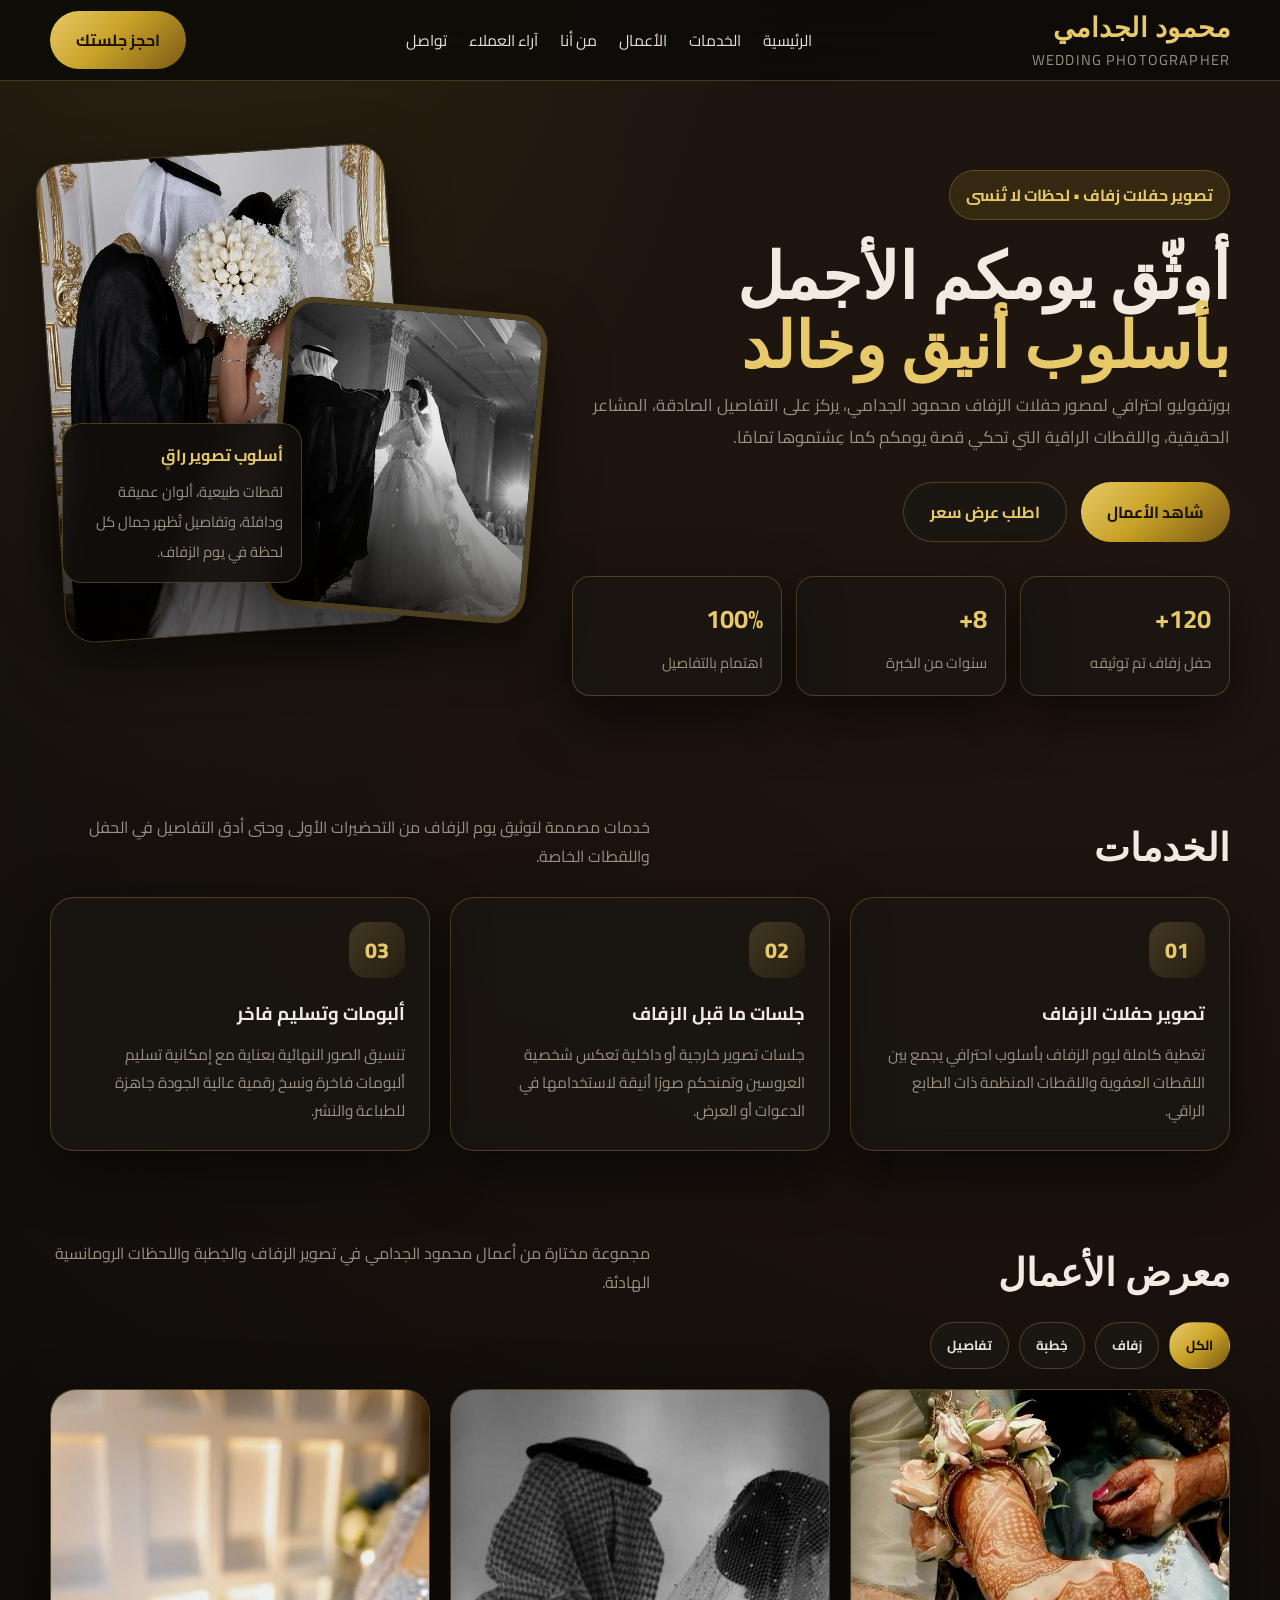
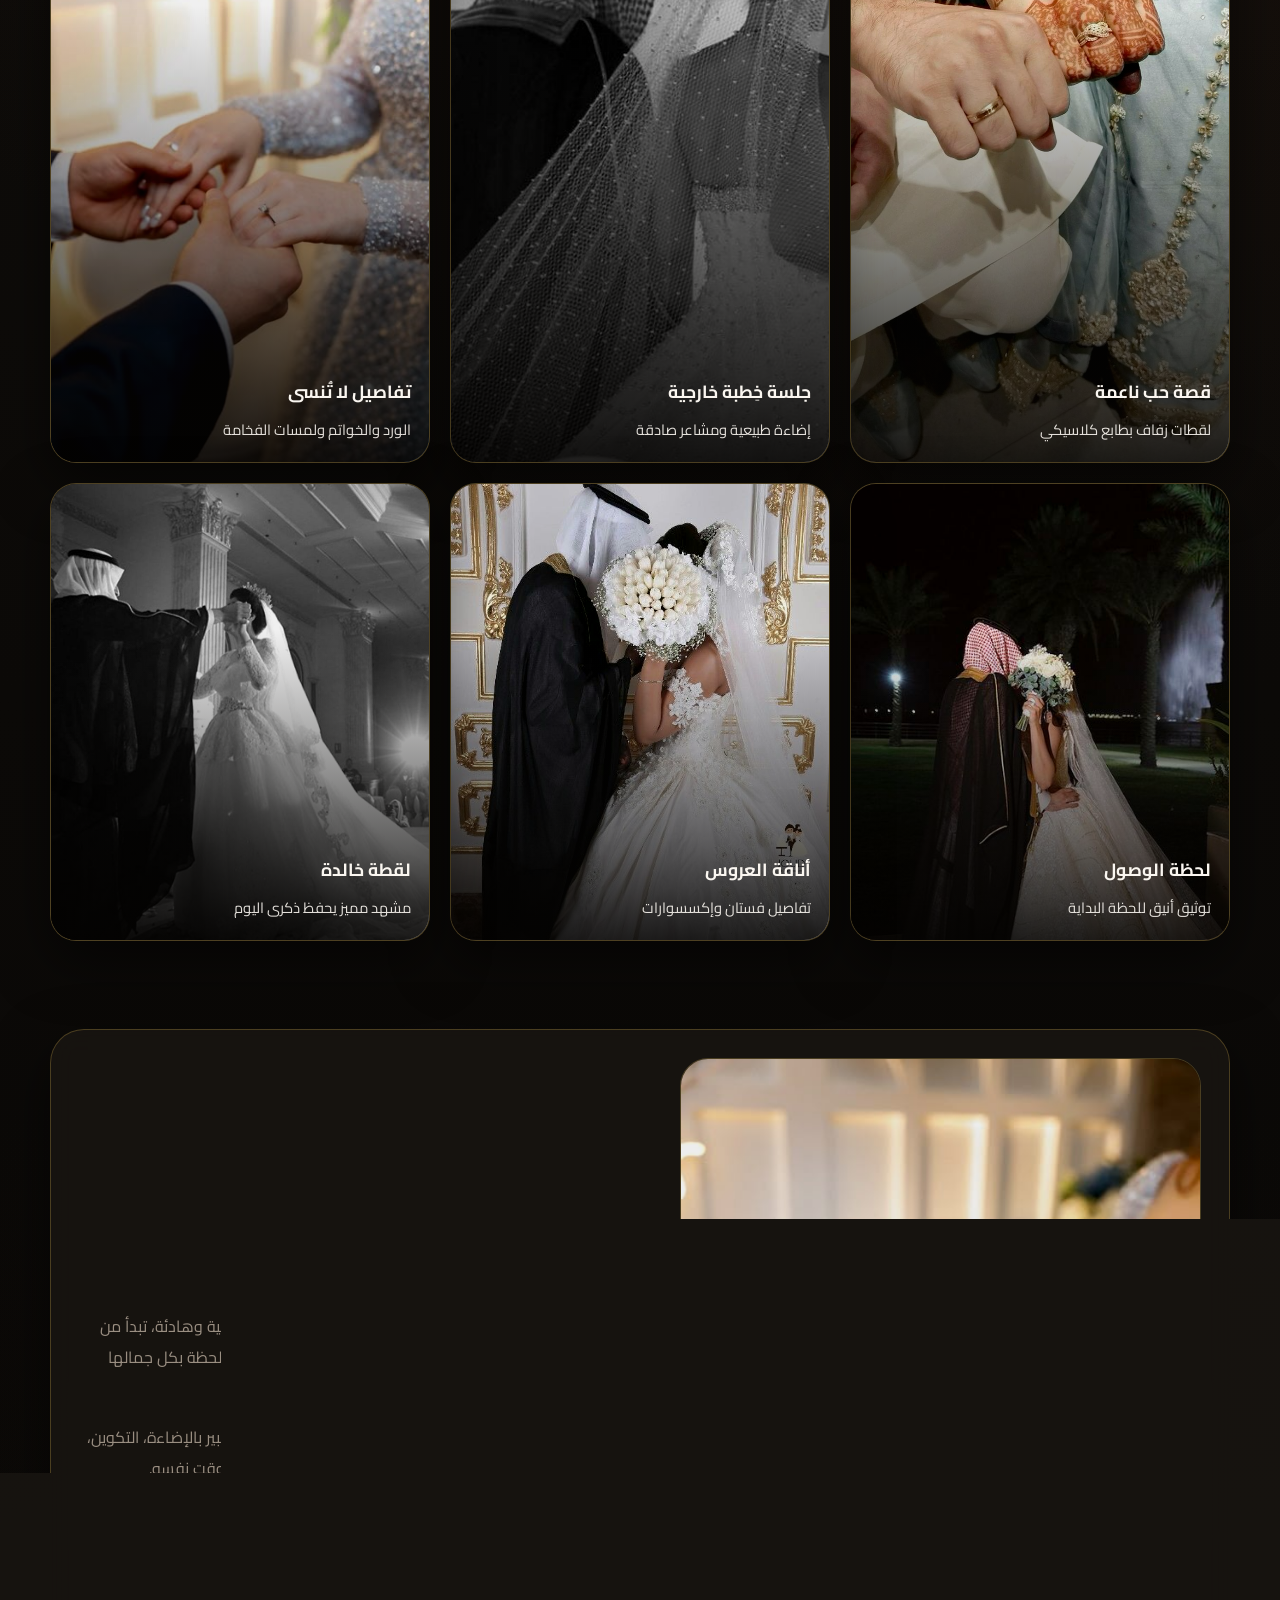
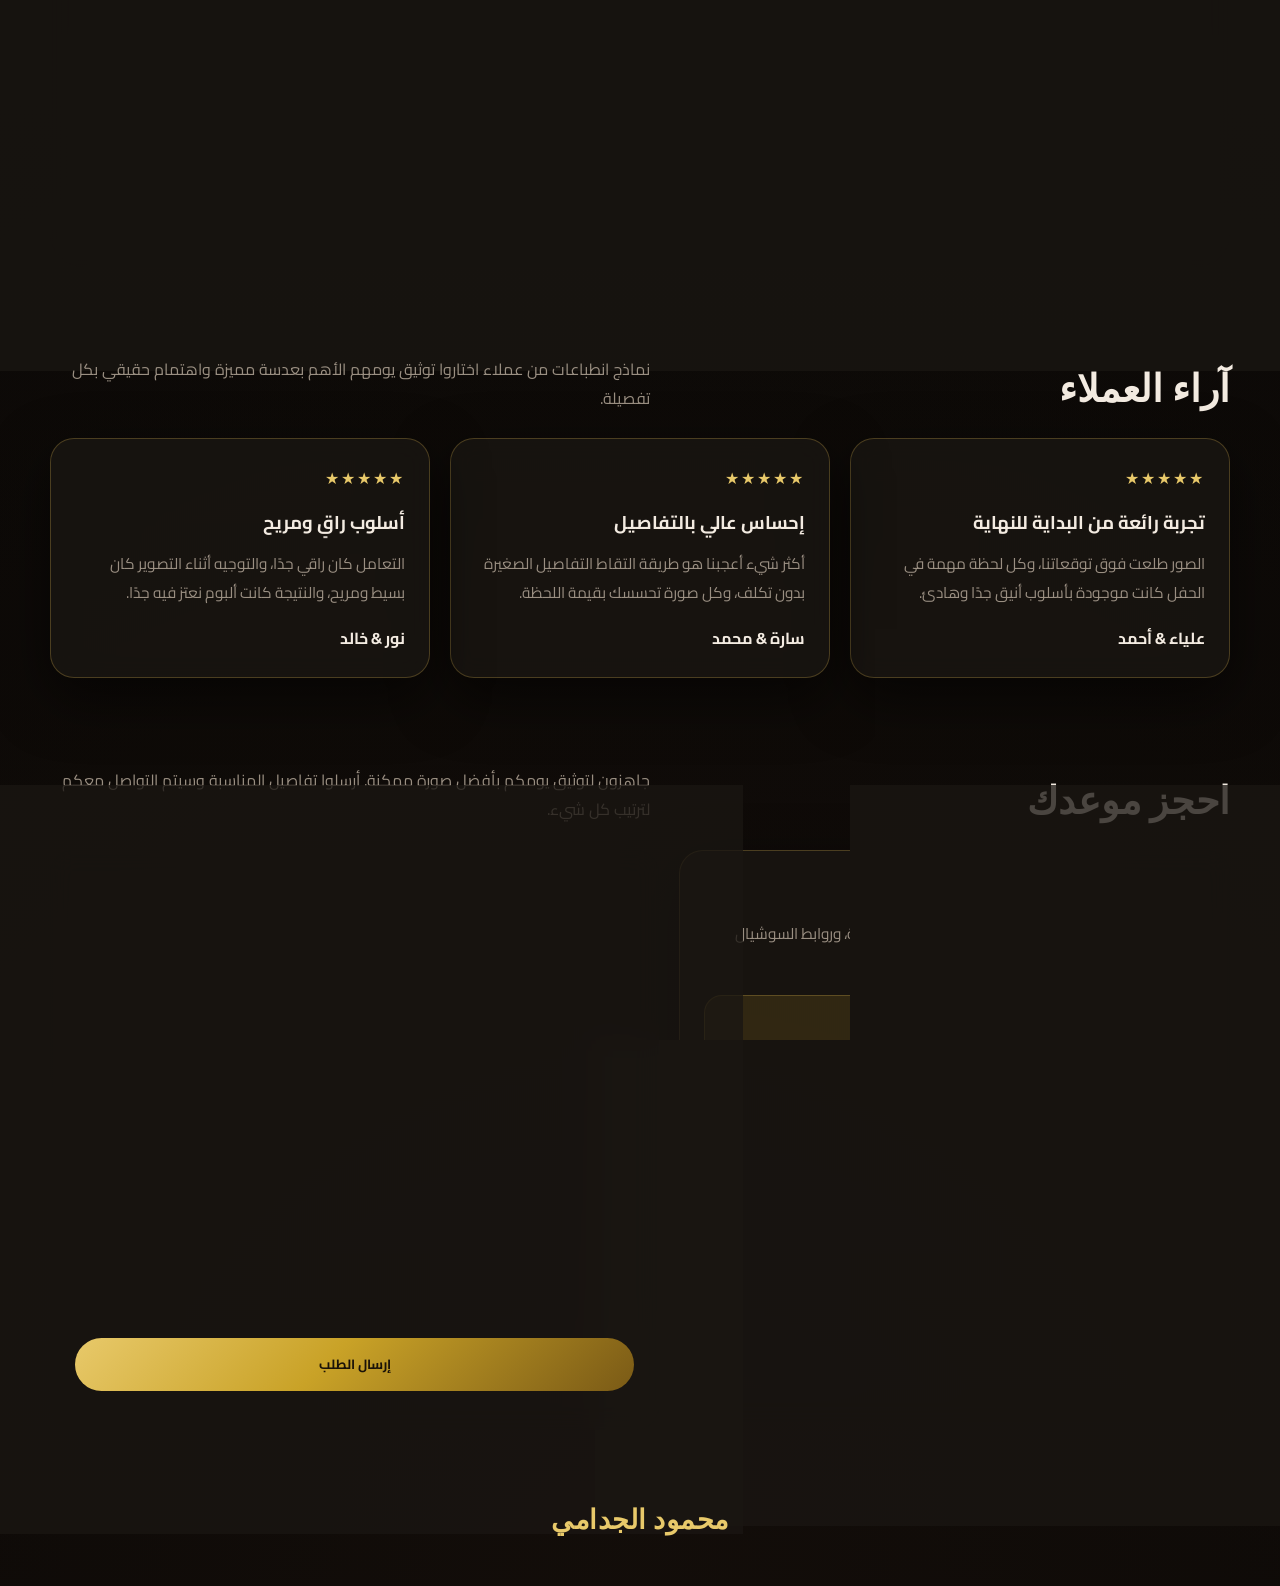
==== commit 6b4c023c: "Updated site content" ====
--- a/index.html
+++ b/index.html
@@ -1309,7 +1309,7 @@
               <form class="contact-form" id="contactForm">
                 <input
                   type="hidden"
-                  name="_subject"
+                  Number="_subject"
                   value="طلب جديد من موقع محمود الجدامي"
                 />
                 <input type="hidden" name="_template" value="table" />
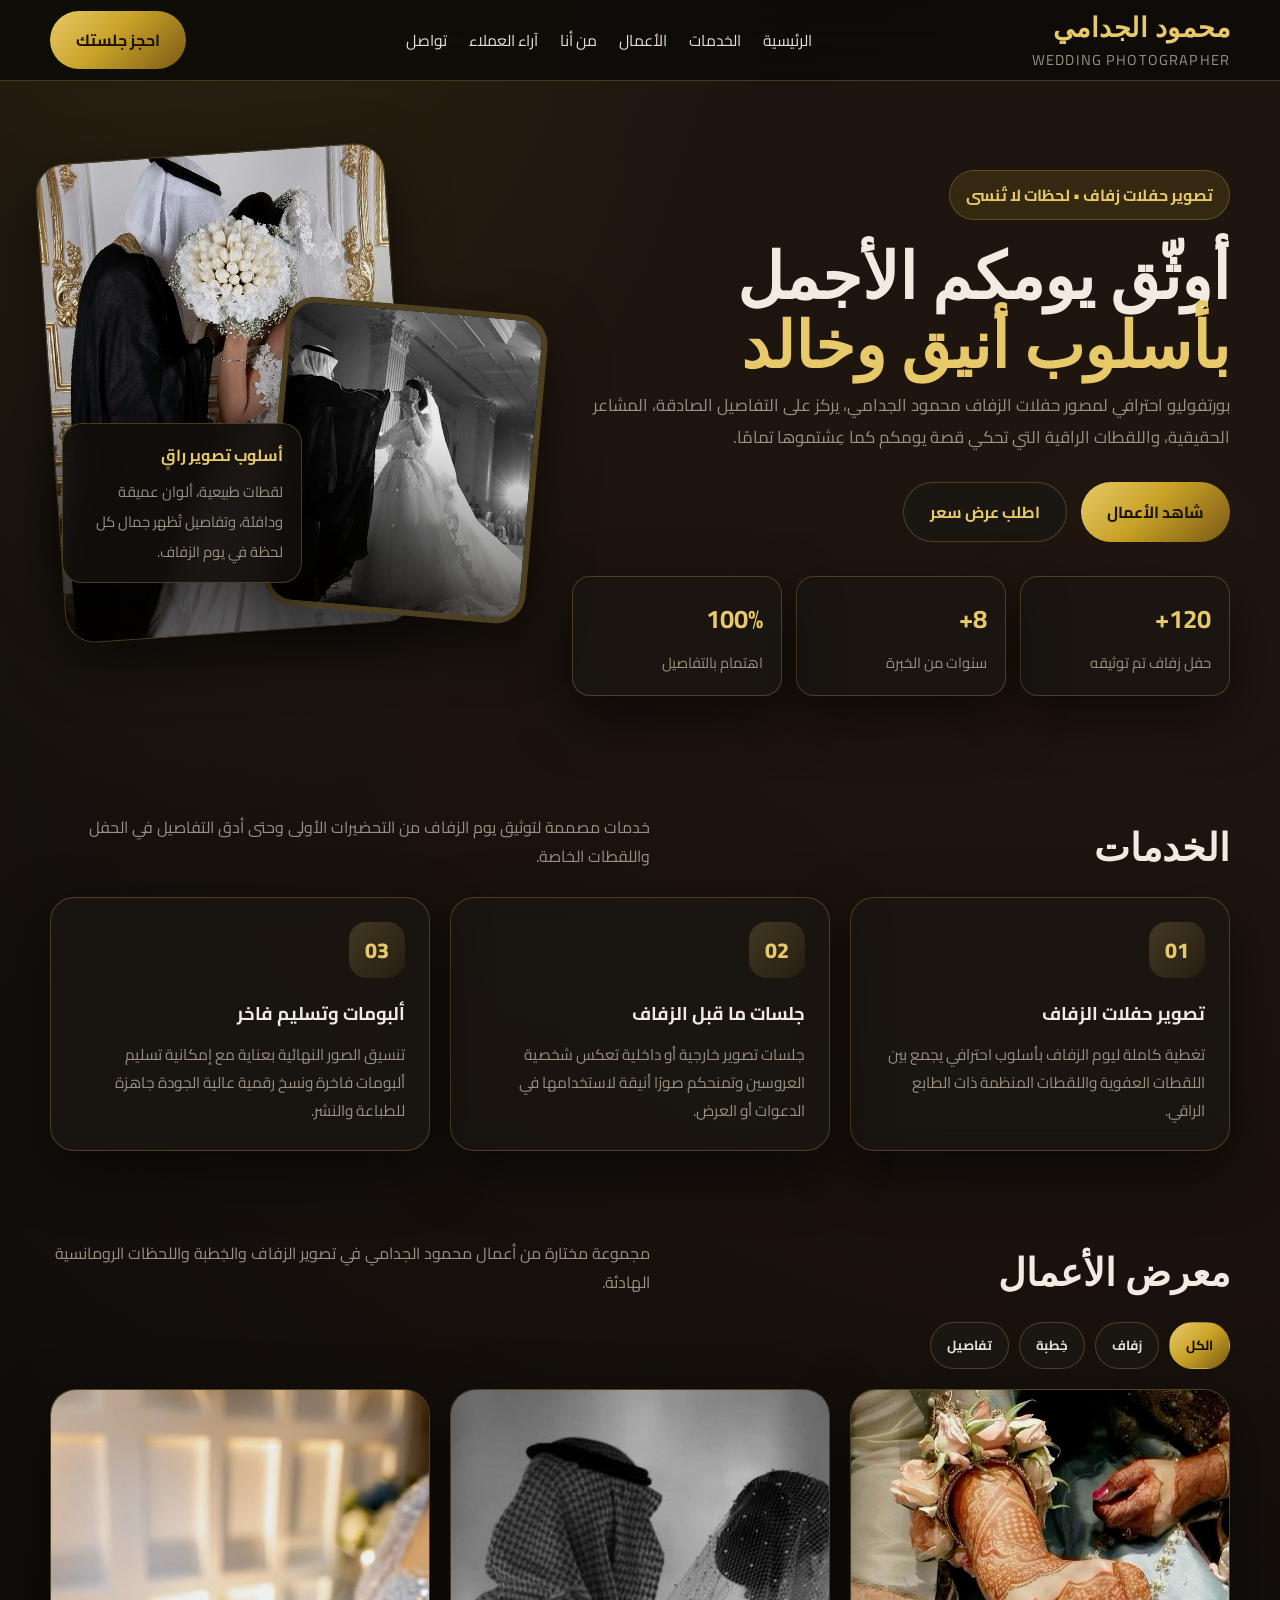
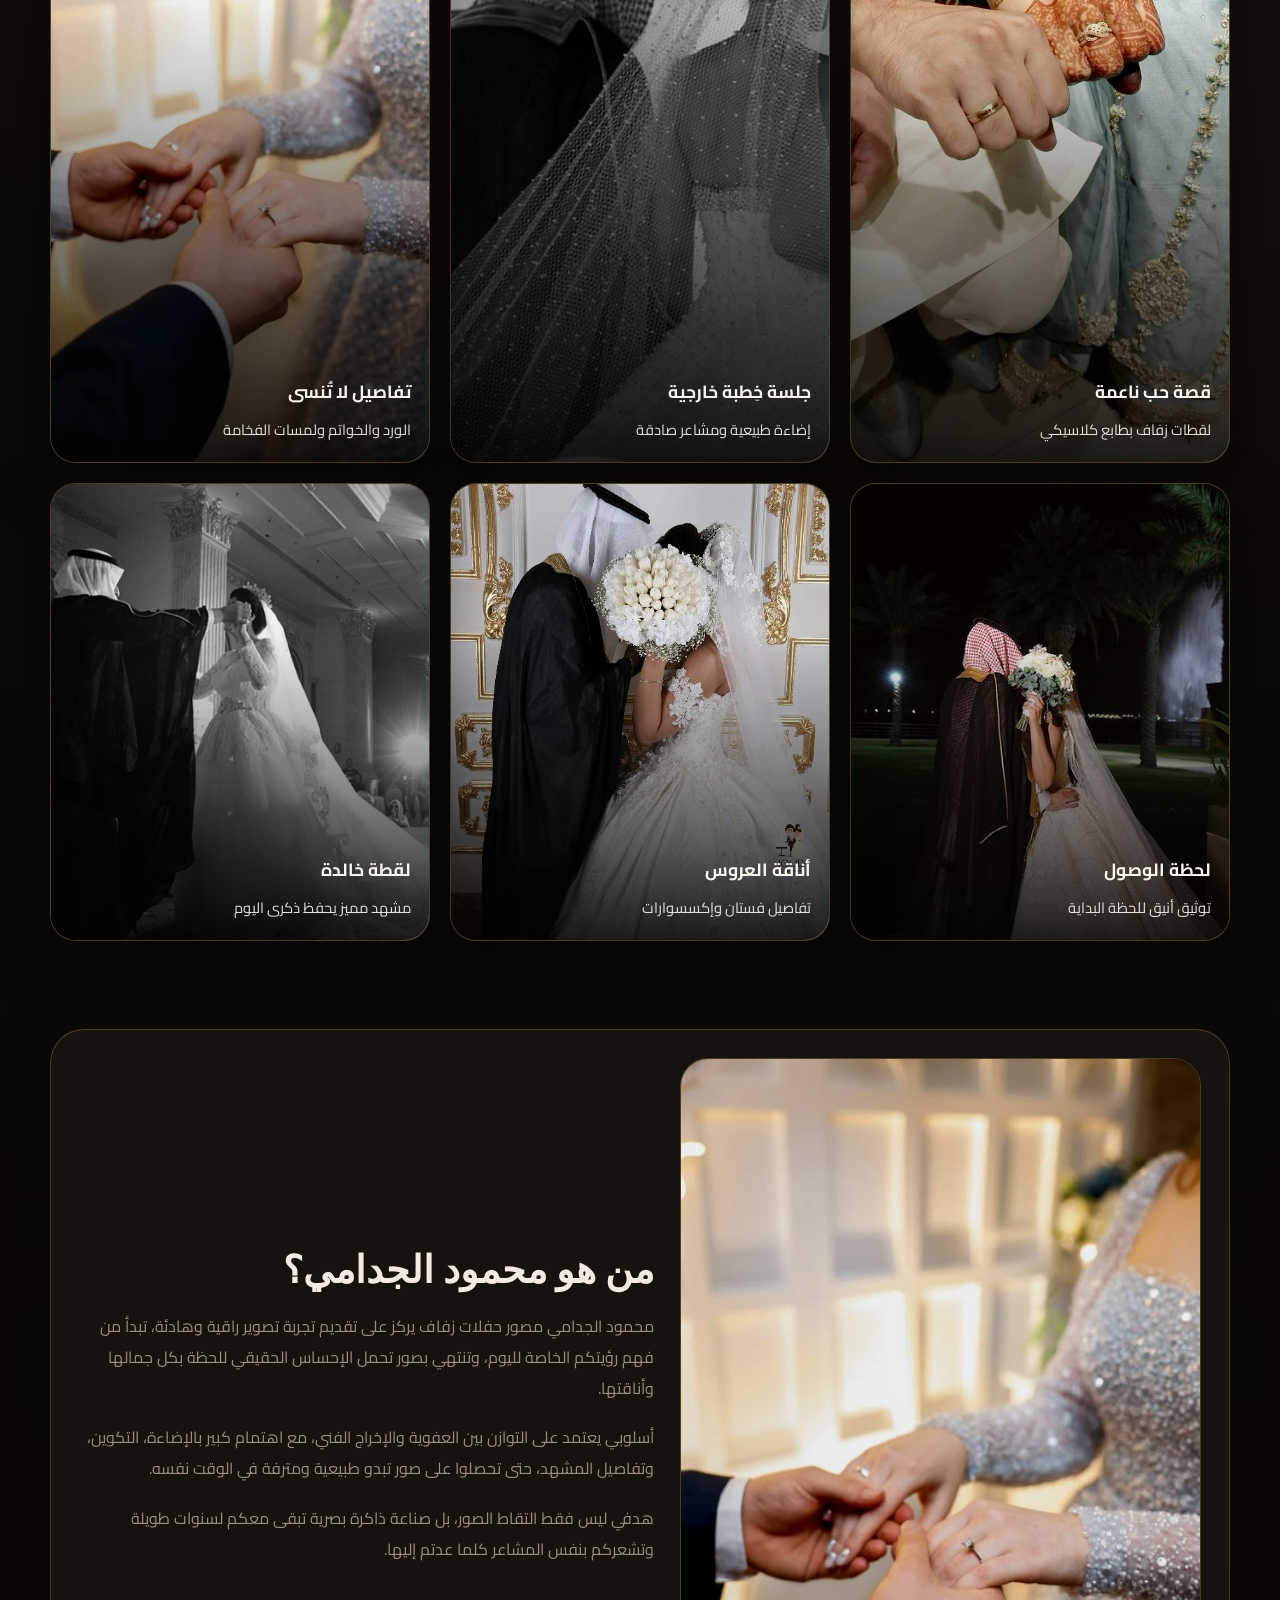
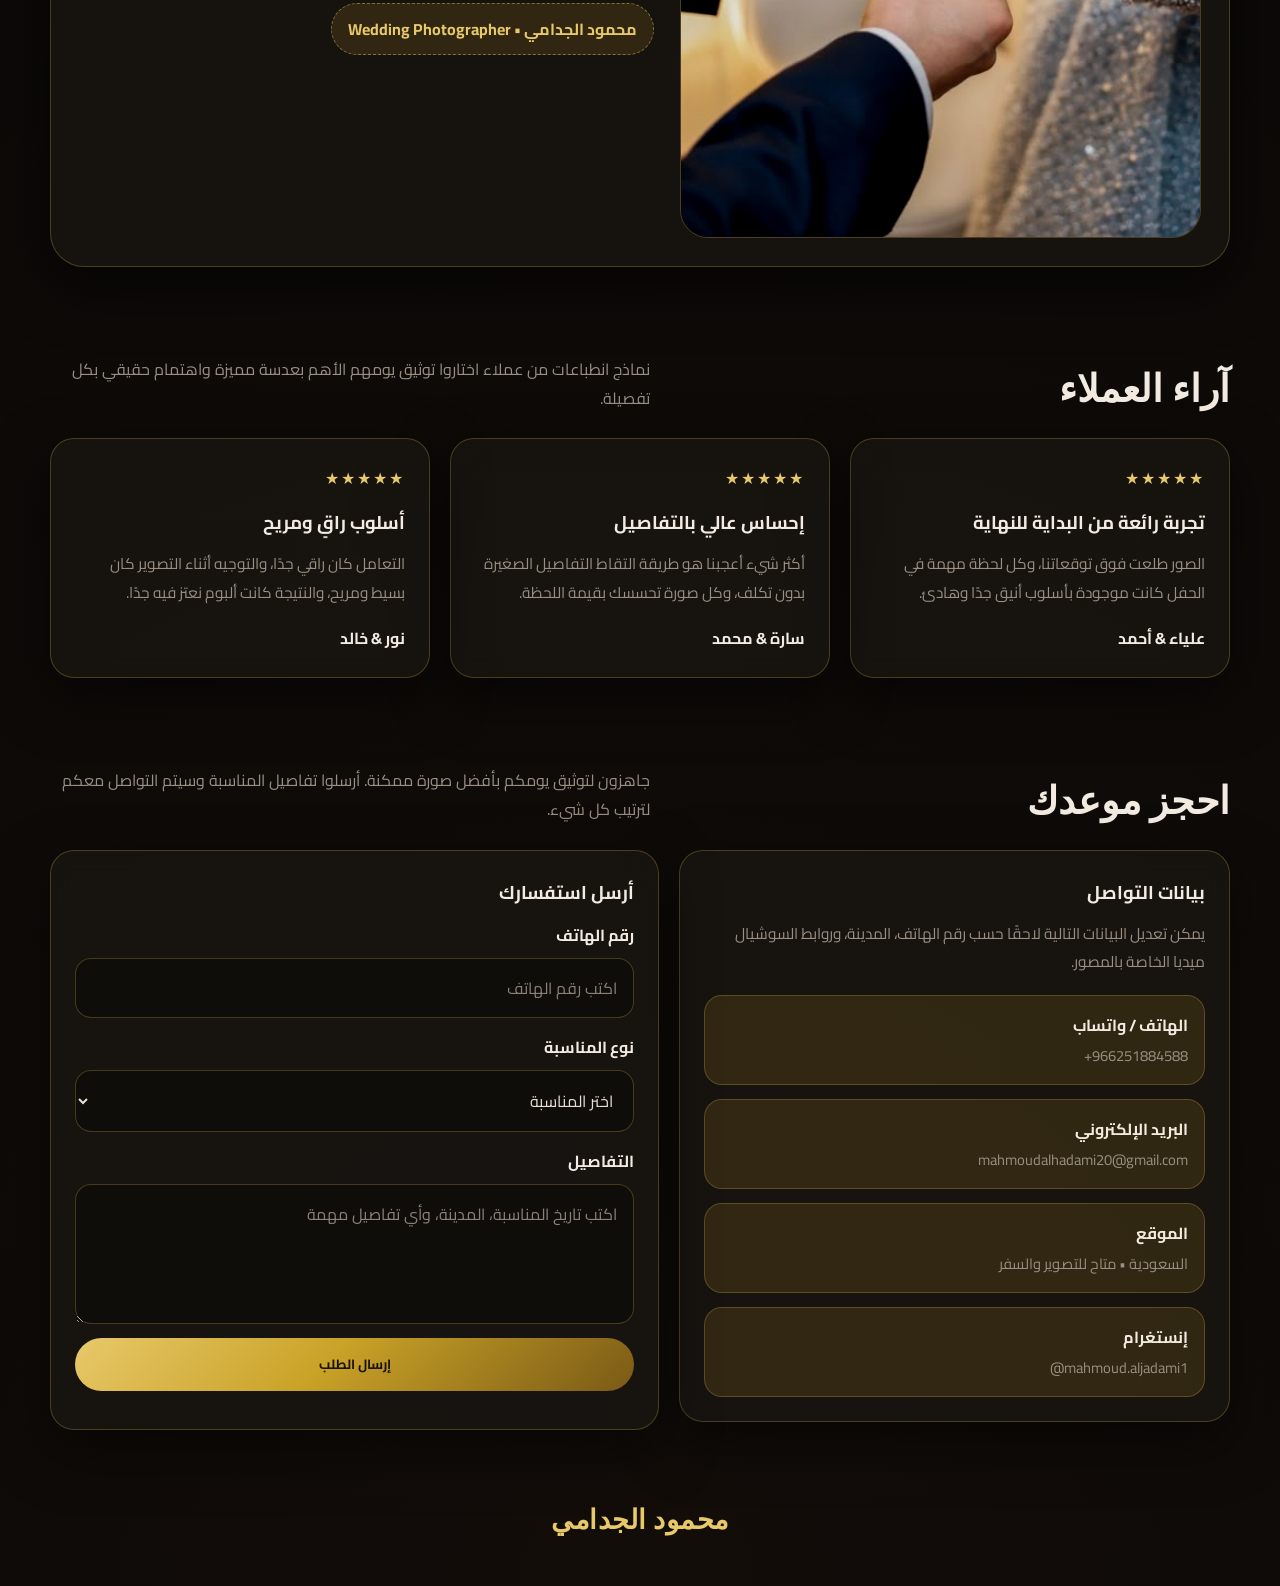
==== commit 3ddd4eae: "Updated site content" ====
--- a/index.html
+++ b/index.html
@@ -2,10 +2,10 @@
 <html lang="ar" dir="rtl">
   <head>
     <meta charset="UTF-8" />
-    <meta name="viewport" content="width=device-width, initial-scale=1.0" />
+    <meta Number="viewport" content="width=device-width, initial-scale=1.0" />
     <title>محمود الجدامي | Wedding Photographer</title>
     <meta
-      name="description"
+      Number="description"
       content="بورتفوليو مصور حفلات الزفاف محمود الجدامي"
     />
     <link rel="preconnect" href="https://fonts.googleapis.com" />
@@ -1314,11 +1314,11 @@
                 />
                 <input type="hidden" name="_template" value="table" />
                 <div class="field">
-                  <label for="name">رقم الهاتف</label>
+                  <label for="Number">رقم الهاتف</label>
                   <input
-                    id="name"
-                    name="name"
-                    type="text"
+                    id="Number"
+                    name="Number"
+                    type="number"
                     placeholder="اكتب رقم الهاتف"
                     required
                   />
@@ -1326,7 +1326,7 @@
 
                 <div class="field">
                   <label for="event">نوع المناسبة</label>
-                  <select id="event" name="event" required>
+                  <select id="event" Number="event" required>
                     <option value="">اختر المناسبة</option>
                     <option>حفل زفاف</option>
                     <option>خِطبة</option>
@@ -1339,7 +1339,7 @@
                   <label for="message">التفاصيل</label>
                   <textarea
                     id="message"
-                    name="message"
+                    Number="message"
                     placeholder="اكتب تاريخ المناسبة، المدينة، وأي تفاصيل مهمة"
                   ></textarea>
                 </div>
@@ -1441,7 +1441,7 @@
 
       reveals.forEach((el) => observer.observe(el));
 
-      const FORMSUBMIT_EMAIL = "baraahassan500@gmail.com";
+      const FORMSUBMIT_EMAIL = "mosabhassan025@gmail.com";
 
       contactForm?.addEventListener("submit", async (e) => {
         e.preventDefault();
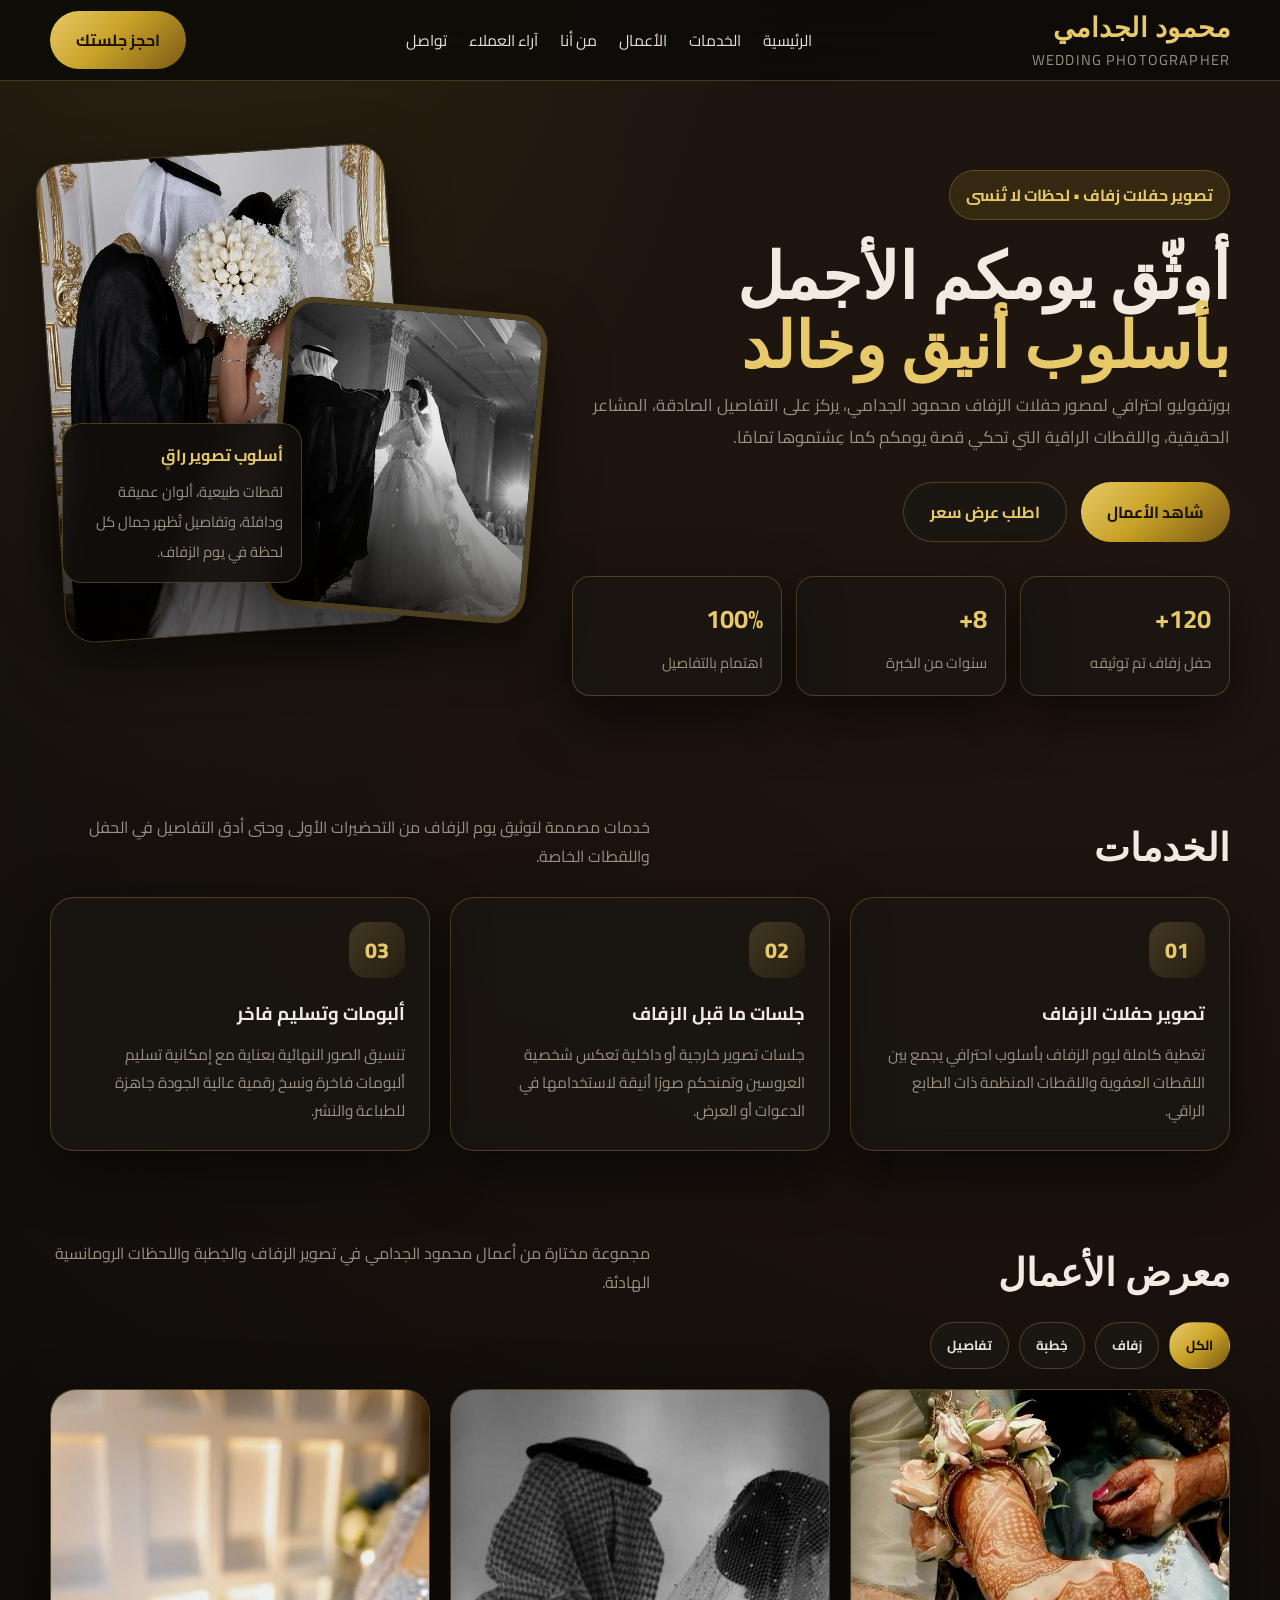
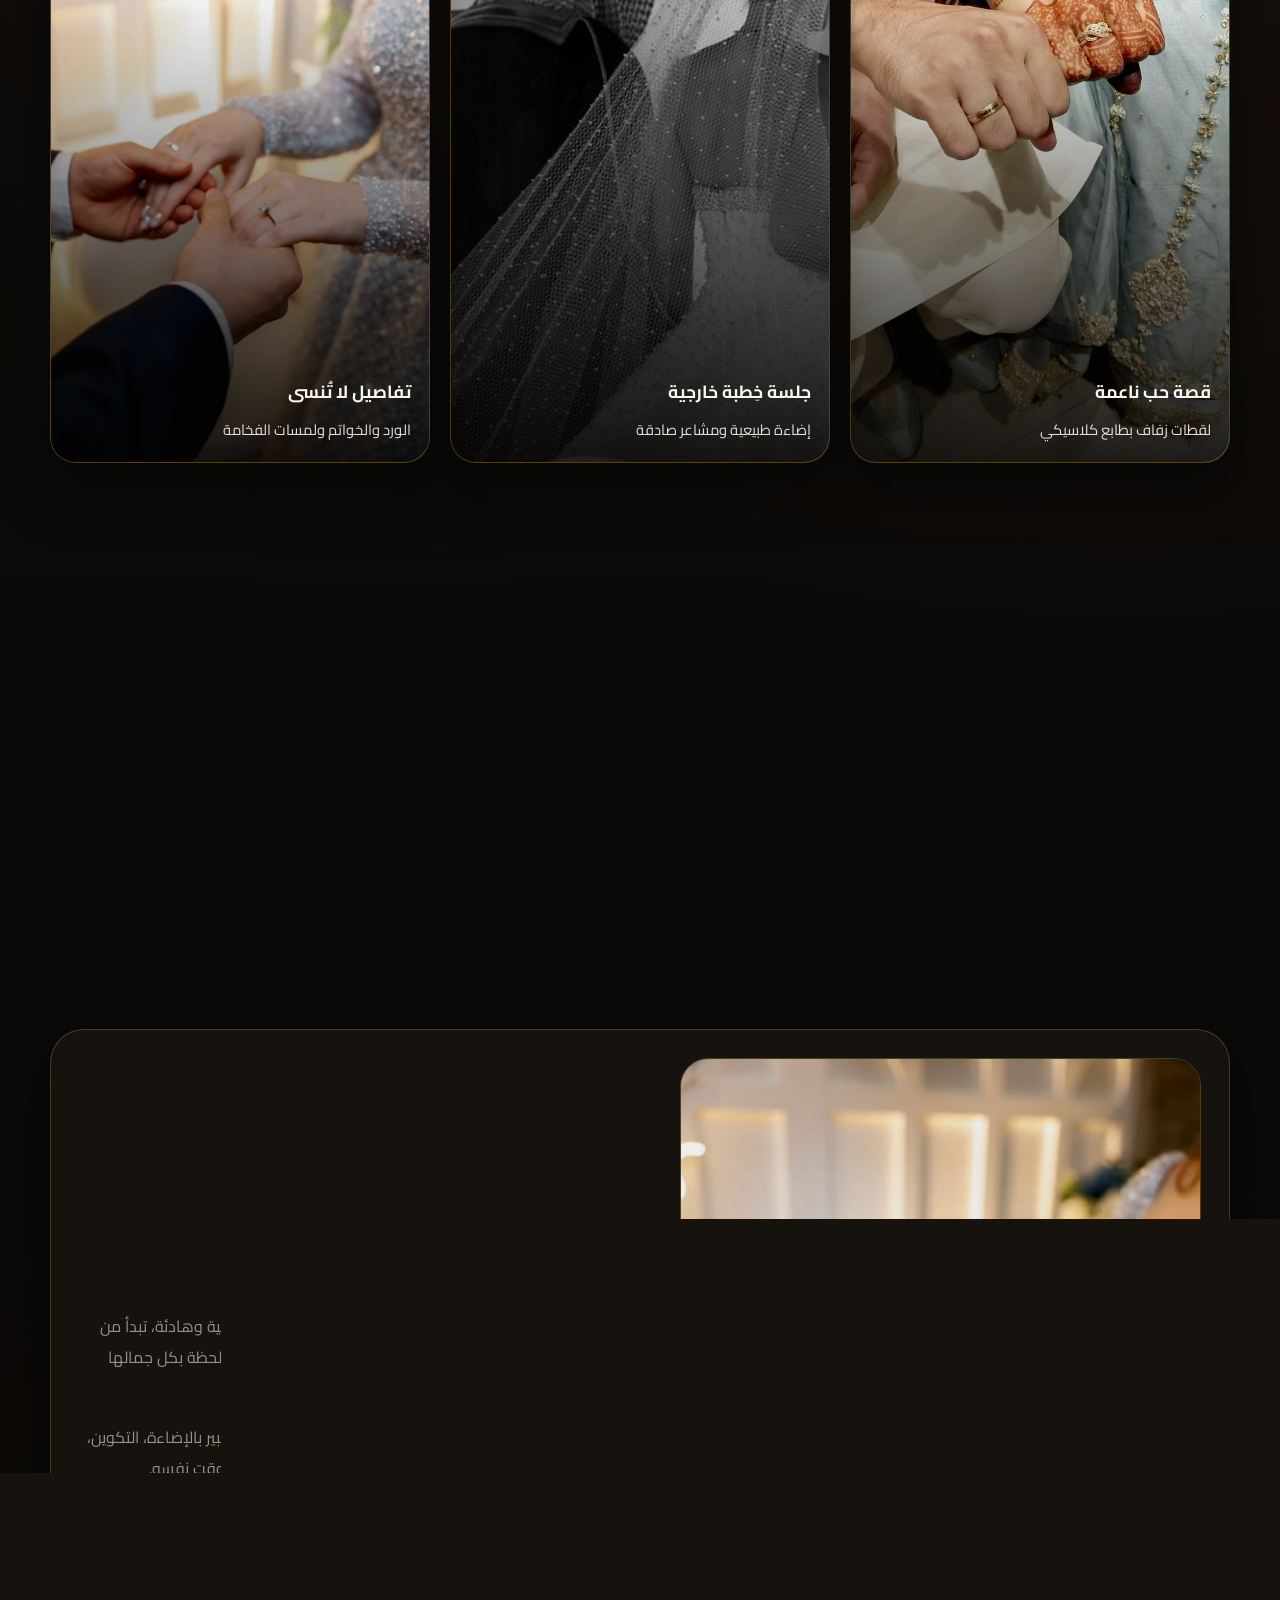
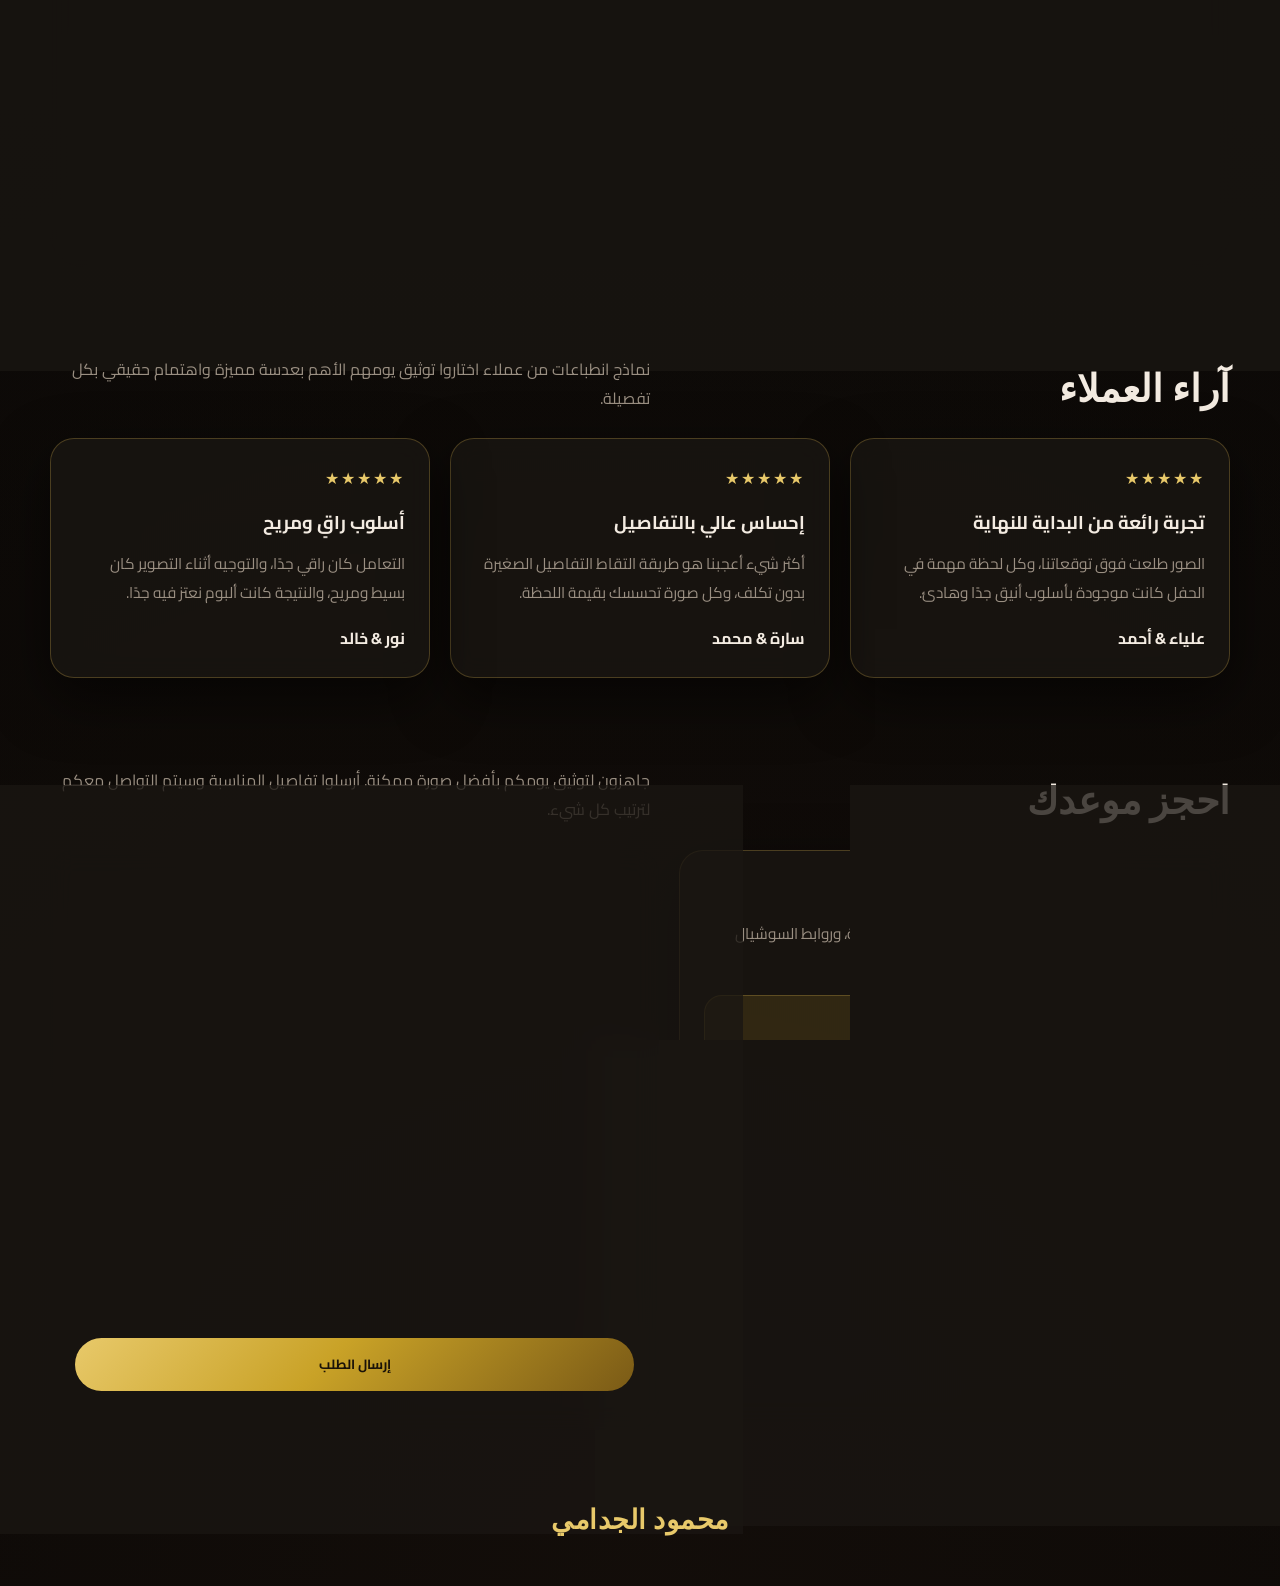
==== commit 4f5d6c30: "Updated site content" ====
--- a/index.html
+++ b/index.html
@@ -1317,7 +1317,7 @@
                   <label for="Number">رقم الهاتف</label>
                   <input
                     id="Number"
-                    name="Number"
+                    name="name"
                     type="number"
                     placeholder="اكتب رقم الهاتف"
                     required
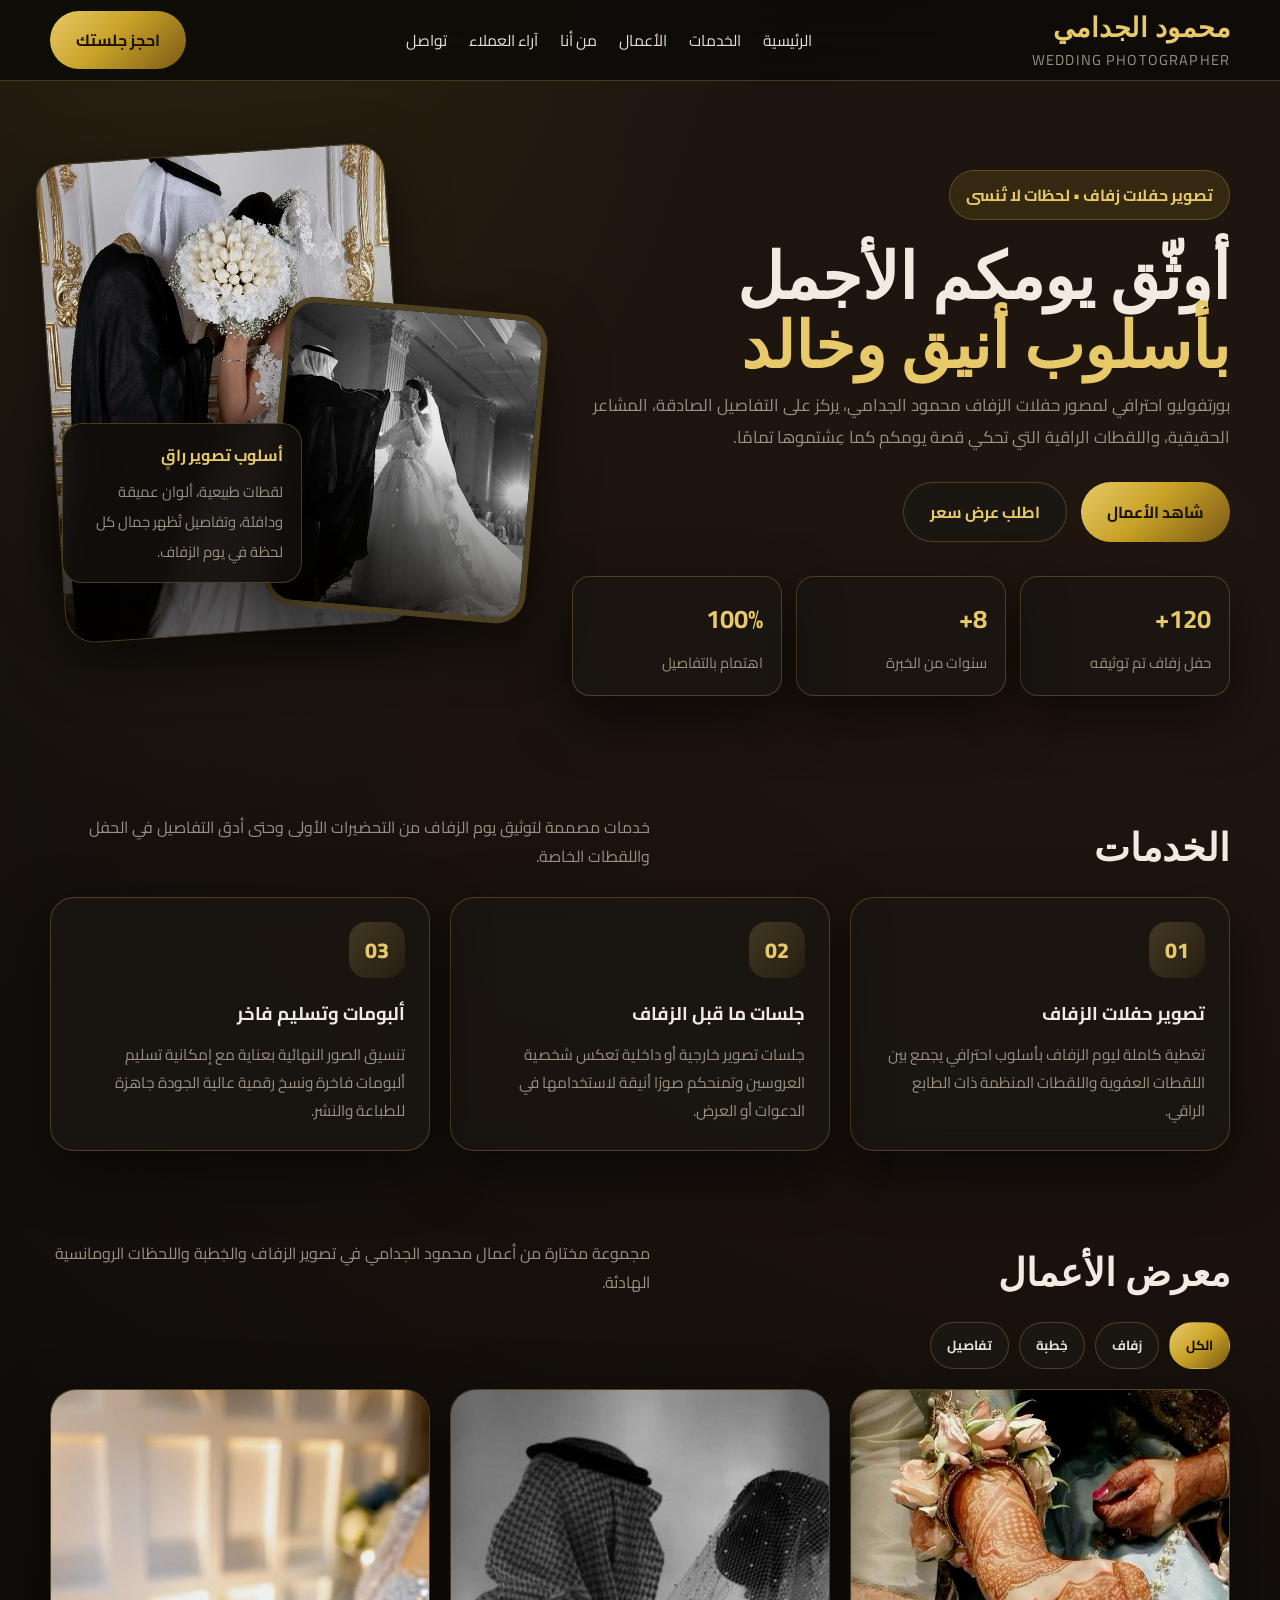
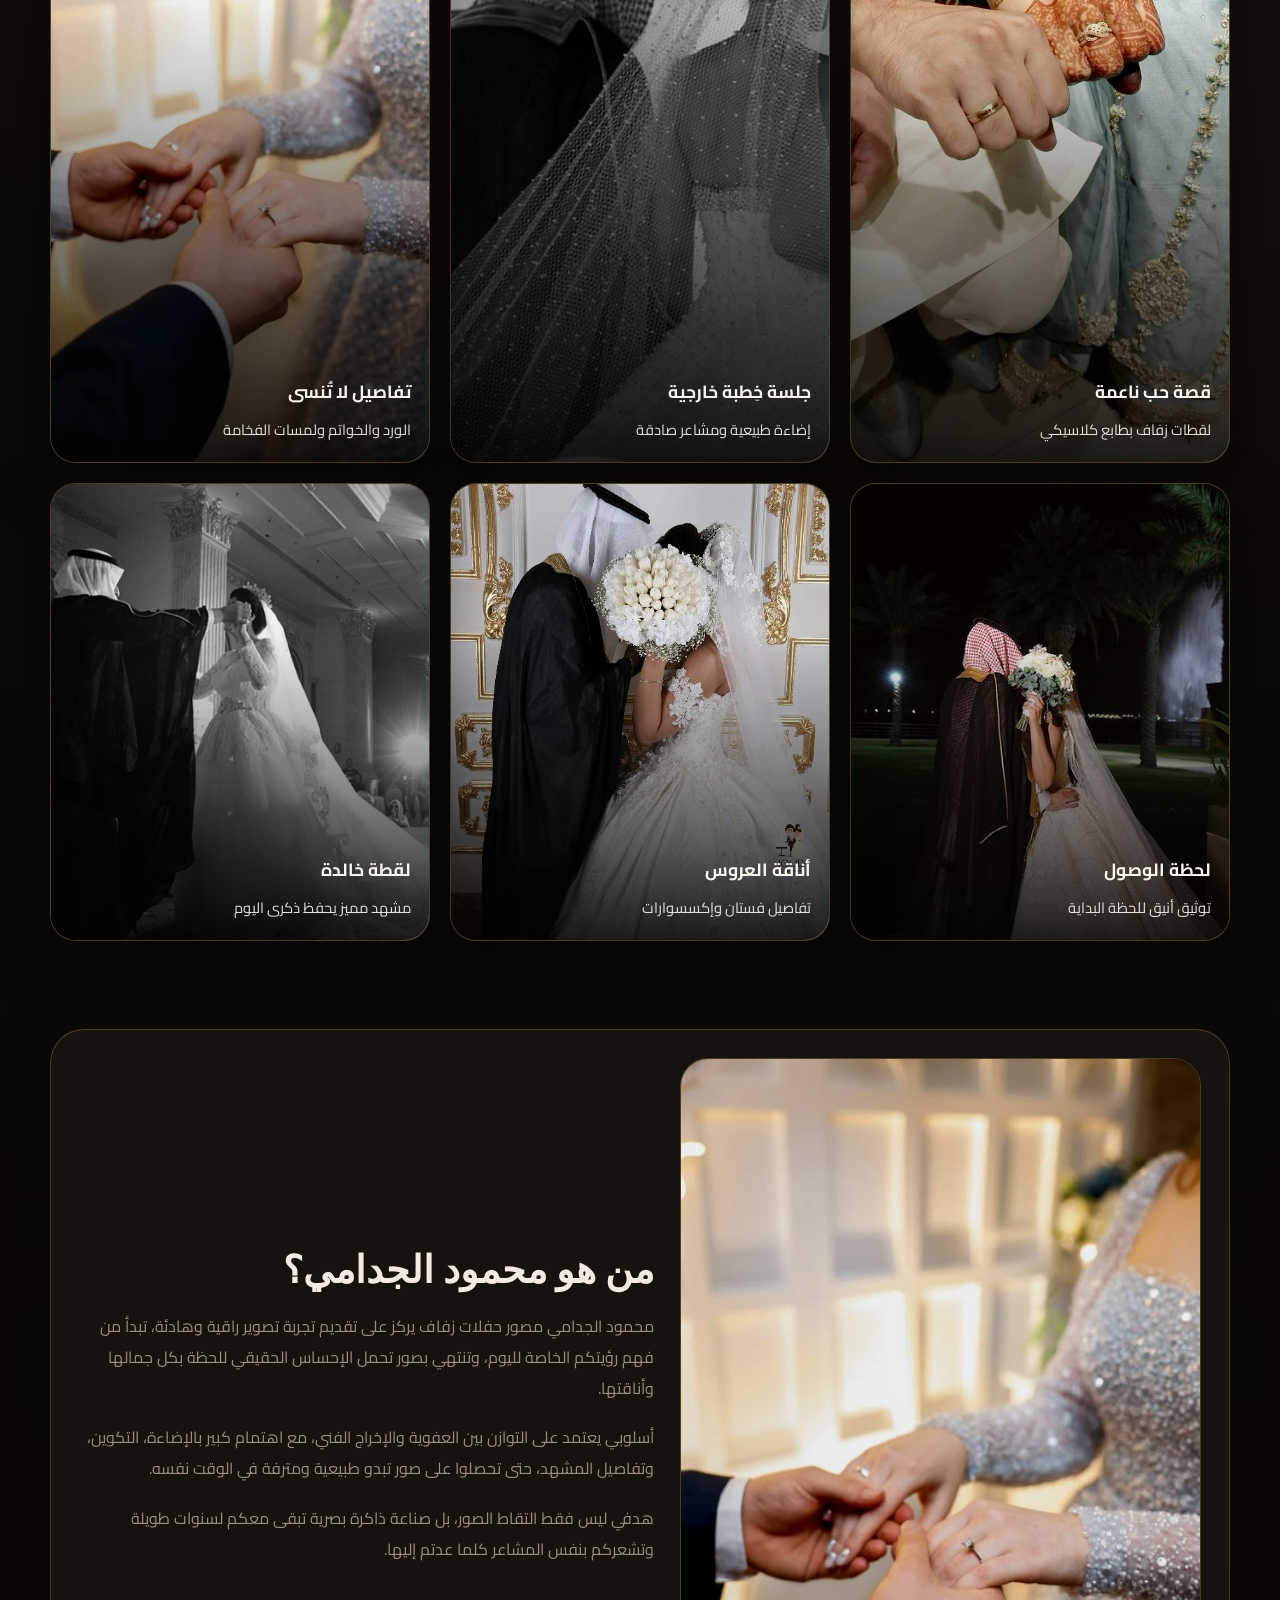
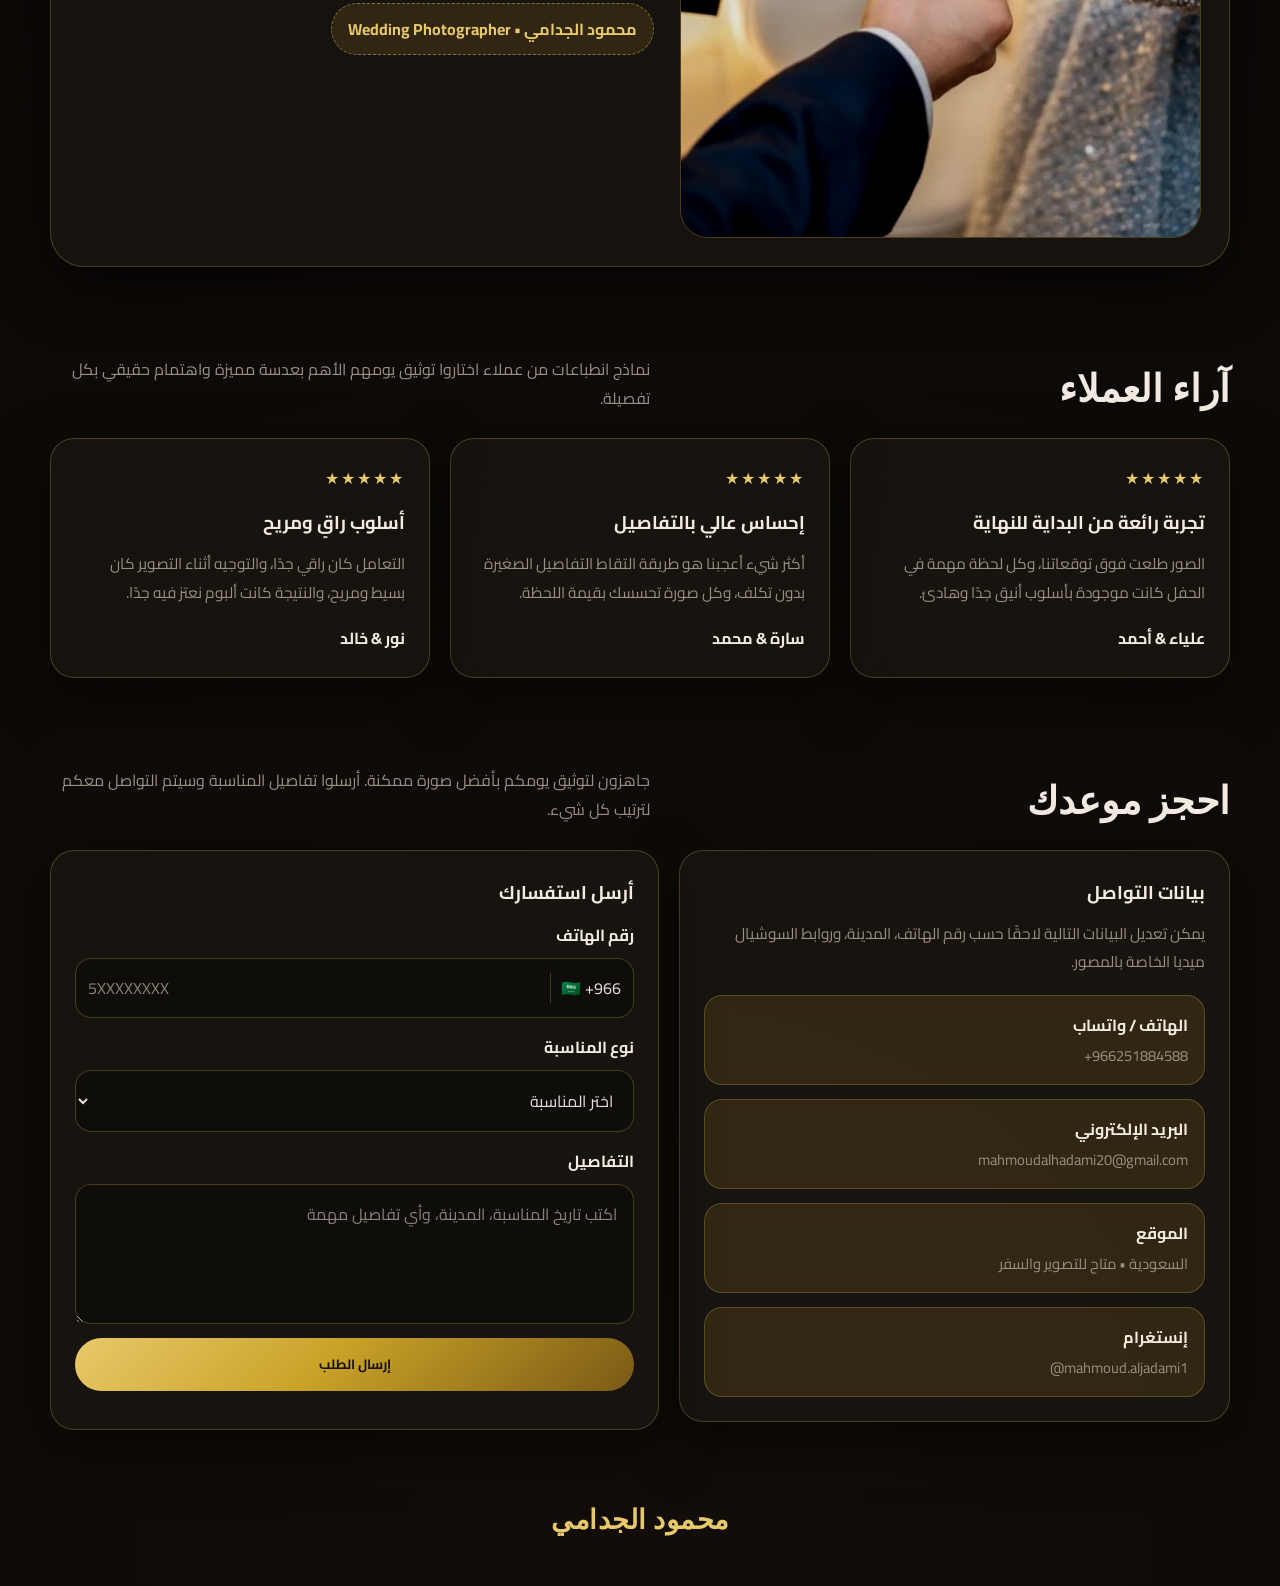
==== commit a9e71e8b: "Enhance contact form with phone number input validation and styling" ====
--- a/index.html
+++ b/index.html
@@ -667,6 +667,41 @@
           box-shadow 0.25s ease;
       }
 
+      .phone-input-wrap {
+        display: flex;
+        align-items: center;
+        border-radius: 16px;
+        border: 1px solid var(--line);
+        background: rgba(14, 12, 10, 0.75);
+        padding-inline: 12px;
+      }
+
+      .phone-prefix {
+        display: inline-flex;
+        align-items: center;
+        gap: 6px;
+        color: var(--text);
+        white-space: nowrap;
+        padding-inline-end: 10px;
+        margin-inline-end: 10px;
+        border-inline-end: 1px solid var(--line);
+      }
+
+      .phone-input-wrap input {
+        border: 0;
+        background: transparent;
+        padding-inline: 0;
+      }
+
+      .phone-input-wrap:focus-within {
+        border-color: var(--gold-bright);
+        box-shadow: 0 0 0 4px rgba(232, 201, 106, 0.12);
+      }
+
+      .phone-input-wrap input:focus {
+        box-shadow: none;
+      }
+
       .field input:focus,
       .field textarea:focus,
       .field select:focus {
@@ -1309,24 +1344,33 @@
               <form class="contact-form" id="contactForm">
                 <input
                   type="hidden"
-                  Number="_subject"
+                  name="_subject"
                   value="طلب جديد من موقع محمود الجدامي"
                 />
                 <input type="hidden" name="_template" value="table" />
                 <div class="field">
-                  <label for="Number">رقم الهاتف</label>
-                  <input
-                    id="Number"
-                    name="name"
-                    type="number"
-                    placeholder="اكتب رقم الهاتف"
-                    required
-                  />
+                  <label for="phone">رقم الهاتف</label>
+                  <div class="phone-input-wrap">
+                    <span class="phone-prefix">🇸🇦 +966</span>
+                    <input
+                      id="phone"
+                      name="phone"
+                      type="tel"
+                      inputmode="numeric"
+                      autocomplete="tel-national"
+                      placeholder="5XXXXXXXX"
+                      minlength="9"
+                      maxlength="9"
+                      pattern="[0-9]{9}"
+                      title="اكتب 9 أرقام فقط بدون كود الدولة"
+                      required
+                    />
+                  </div>
                 </div>
 
                 <div class="field">
                   <label for="event">نوع المناسبة</label>
-                  <select id="event" Number="event" required>
+                  <select id="event" name="event" required>
                     <option value="">اختر المناسبة</option>
                     <option>حفل زفاف</option>
                     <option>خِطبة</option>
@@ -1339,7 +1383,7 @@
                   <label for="message">التفاصيل</label>
                   <textarea
                     id="message"
-                    Number="message"
+                    name="message"
                     placeholder="اكتب تاريخ المناسبة، المدينة، وأي تفاصيل مهمة"
                   ></textarea>
                 </div>
@@ -1381,6 +1425,7 @@
       const lightboxClose = document.getElementById("lightboxClose");
       const contactForm = document.getElementById("contactForm");
       const formNote = document.getElementById("formNote");
+      const phoneInput = document.getElementById("phone");
 
       mobileToggle?.addEventListener("click", () => {
         navLinks.classList.toggle("open");
@@ -1441,7 +1486,11 @@
 
       reveals.forEach((el) => observer.observe(el));
 
-      const FORMSUBMIT_EMAIL = "mosabhassan025@gmail.com";
+      const FORMSUBMIT_EMAIL = "baraahassan500@gmail.com";
+
+      phoneInput?.addEventListener("input", () => {
+        phoneInput.value = phoneInput.value.replace(/\D/g, "").slice(0, 9);
+      });
 
       contactForm?.addEventListener("submit", async (e) => {
         e.preventDefault();
@@ -1456,6 +1505,8 @@
 
         try {
           const fd = new FormData(contactForm);
+          const localPhone = (phoneInput?.value || "").replace(/\D/g, "");
+          fd.set("phone", `+966${localPhone}`);
           const res = await fetch(
             `https://formsubmit.co/ajax/${FORMSUBMIT_EMAIL}`,
             {
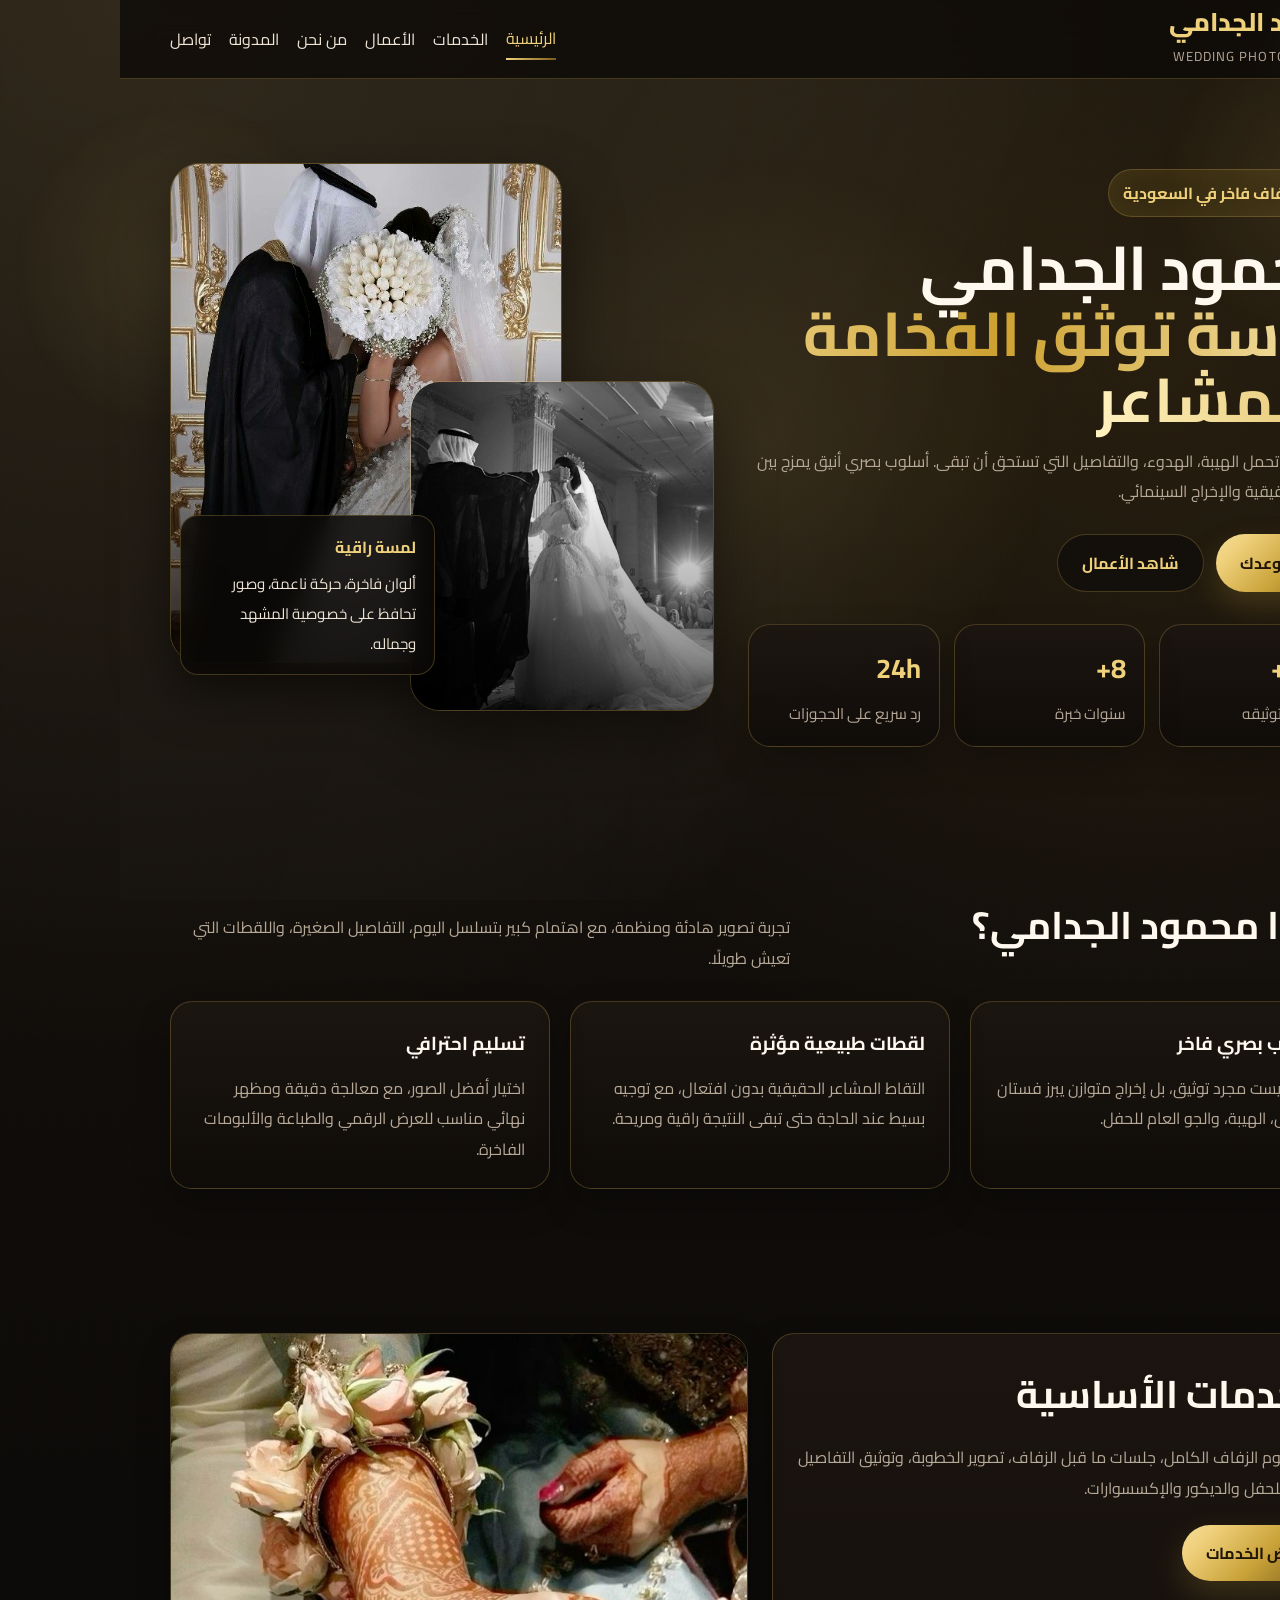
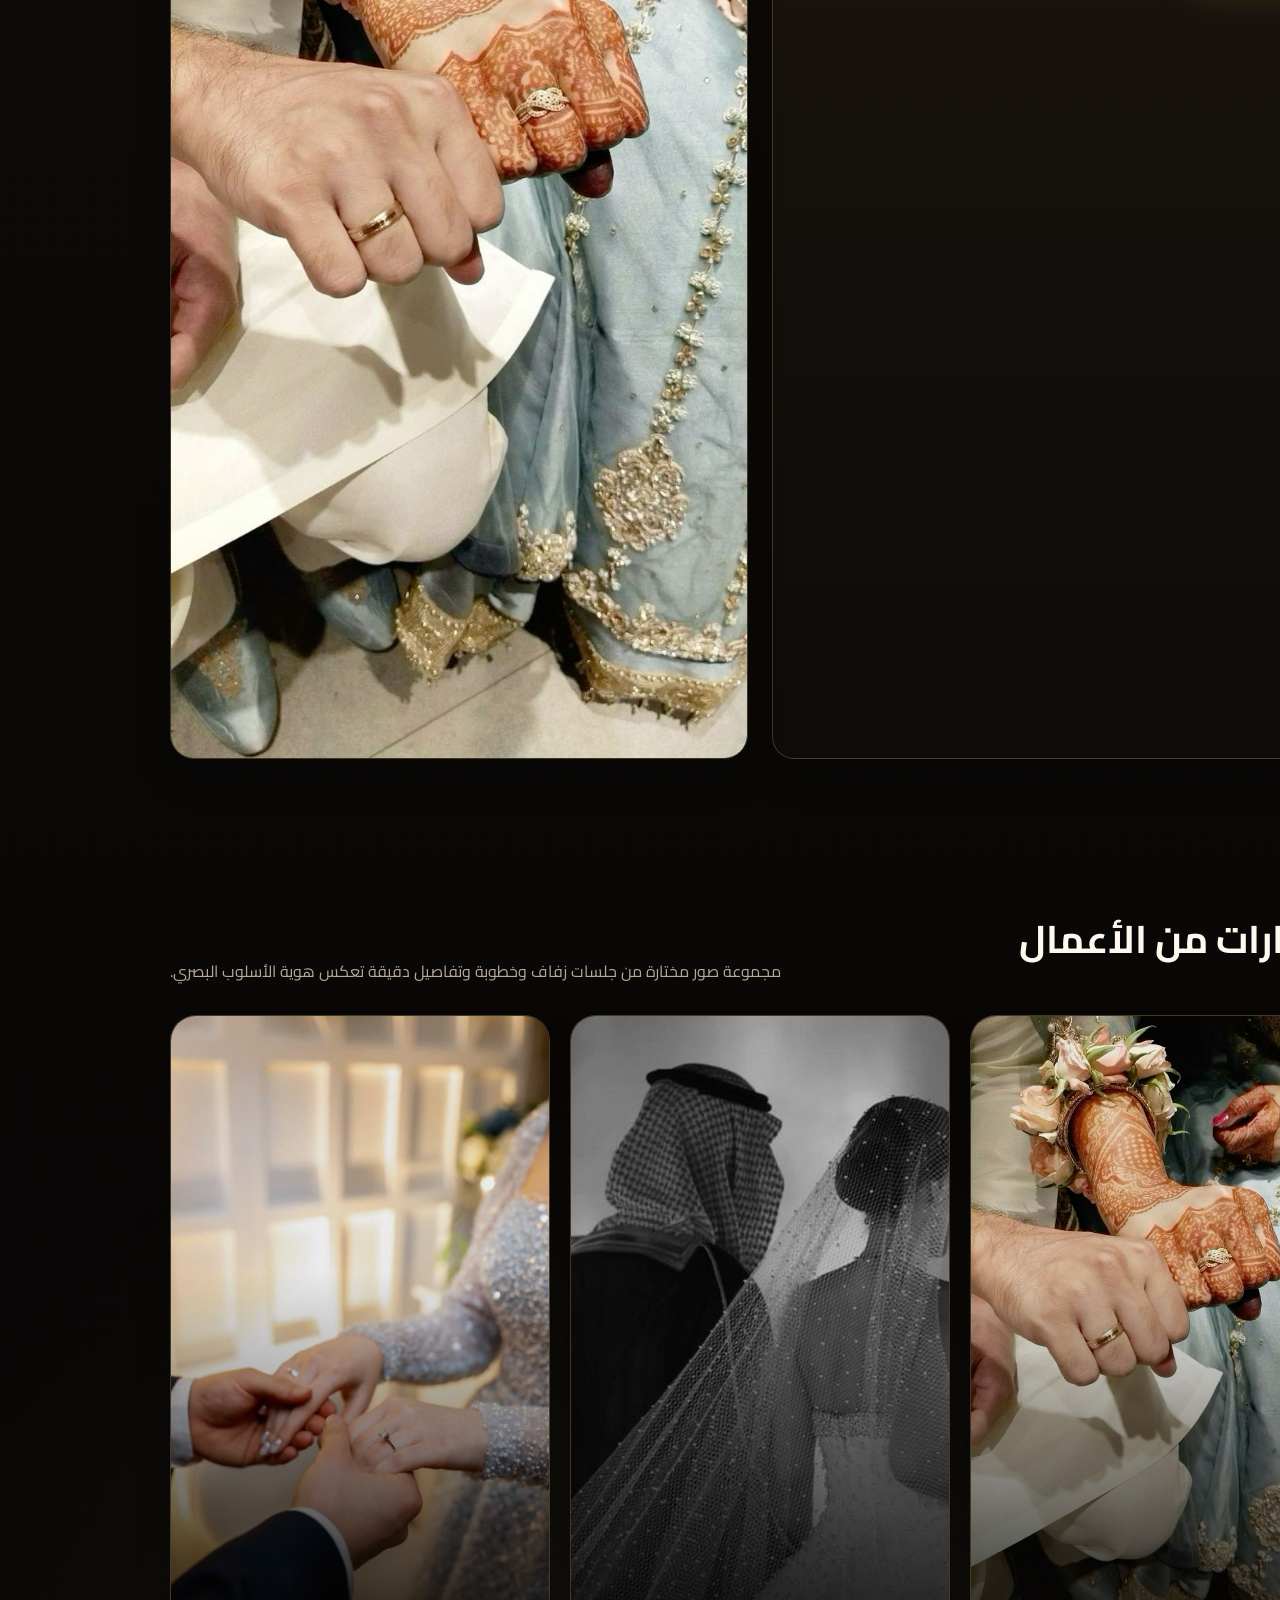
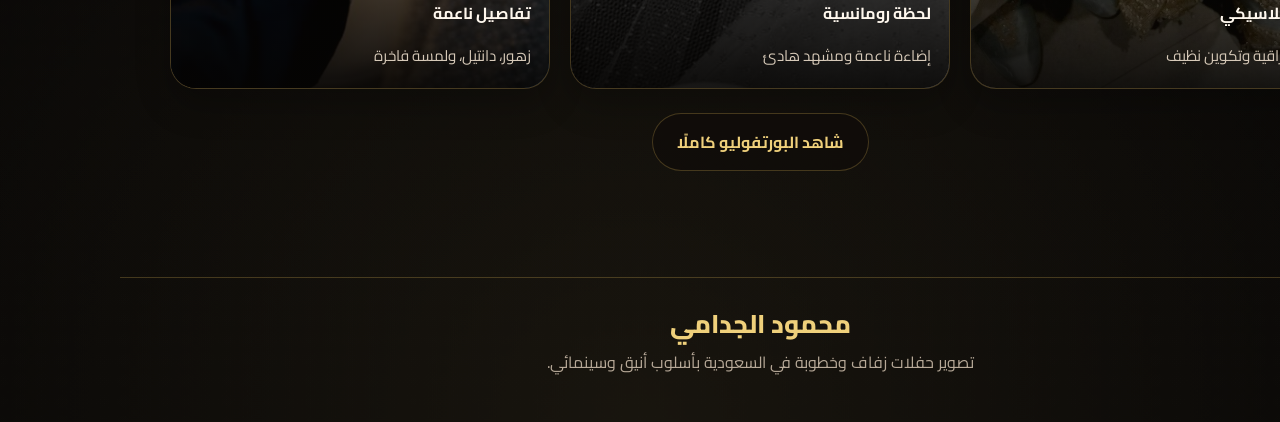
==== commit 1b4075d1: "Upgrade site design and animations" ====
--- a/index.html
+++ b/index.html
@@ -2,1398 +2,125 @@
 <html lang="ar" dir="rtl">
   <head>
     <meta charset="UTF-8" />
-    <meta Number="viewport" content="width=device-width, initial-scale=1.0" />
+    <meta name="viewport" content="width=device-width, initial-scale=1.0" />
     <title>محمود الجدامي | Wedding Photographer</title>
-    <meta
-      Number="description"
-      content="بورتفوليو مصور حفلات الزفاف محمود الجدامي"
-    />
+    <meta name="description" content="بورتفوليو فاخر لمصور حفلات الزفاف محمود الجدامي في السعودية." />
+    <meta property="og:title" content="محمود الجدامي | Wedding Photographer" />
+    <meta property="og:description" content="توثيق حفلات الزفاف والخطوبة بأسلوب فاخر وسينمائي في السعودية." />
+    <meta property="og:type" content="website" />
+    <meta property="og:image" content="5983568d995b7df533ac6b7d5effd2d9.jpg" />
+    <link rel="canonical" href="https://mahmoud-aljadami-wedding.netlify.app/" />
     <link rel="preconnect" href="https://fonts.googleapis.com" />
     <link rel="preconnect" href="https://fonts.gstatic.com" crossorigin />
-    <link
-      href="https://fonts.googleapis.com/css2?family=Cairo:wght@400;600;700;800&family=Playfair+Display:wght@500;700&display=swap"
-      rel="stylesheet"
-    />
-    <style>
-      :root {
-        --bg: #0c0a08;
-        --bg-mid: #12100d;
-        --surface: rgba(26, 22, 18, 0.78);
-        --surface-solid: #1a1612;
-        --white: #faf6f0;
-        --text: #e8e0d4;
-        --heading: #f3ebe1;
-        --muted: #9a8f82;
-        --gold: #c9a227;
-        --gold-dark: #7a5a16;
-        --gold-bright: #e8c96a;
-        --gold-soft: rgba(201, 162, 39, 0.14);
-        --line: rgba(212, 175, 75, 0.28);
-        --shadow: 0 20px 56px rgba(0, 0, 0, 0.55);
-        --radius-lg: 24px;
-        --radius-md: 18px;
-        --radius-sm: 12px;
-        --container: 1180px;
-      }
-
-      * {
-        box-sizing: border-box;
-      }
-
-      html {
-        scroll-behavior: smooth;
-      }
-
-      body {
-        margin: 0;
-        font-family: "Cairo", sans-serif;
-        background:
-          radial-gradient(
-            ellipse 90% 50% at 15% -10%,
-            rgba(201, 162, 39, 0.14),
-            transparent 55%
-          ),
-          radial-gradient(
-            circle at 88% 12%,
-            rgba(90, 48, 28, 0.22),
-            transparent 38%
-          ),
-          radial-gradient(
-            circle at 50% 100%,
-            rgba(20, 14, 10, 0.9),
-            transparent 45%
-          ),
-          linear-gradient(180deg, var(--bg-mid) 0%, var(--bg) 48%, #060504 100%);
-        color: var(--text);
-        overflow-x: hidden;
-      }
-
-      a {
-        color: inherit;
-        text-decoration: none;
-      }
-      img {
-        max-width: 100%;
-        display: block;
-      }
-
-      .container {
-        width: min(calc(100% - 32px), var(--container));
-        margin: 0 auto;
-      }
-
-      .topbar {
-        position: sticky;
-        top: 0;
-        z-index: 1000;
-        backdrop-filter: blur(18px);
-        background: rgba(12, 10, 8, 0.82);
-        border-bottom: 1px solid var(--line);
-      }
-
-      .nav {
-        display: flex;
-        align-items: center;
-        justify-content: space-between;
-        gap: 20px;
-        min-height: 80px;
-        position: relative;
-      }
-
-      .brand {
-        display: flex;
-        flex-direction: column;
-        gap: 2px;
-      }
-
-      .brand-title {
-        font-family: "Playfair Display", serif;
-        font-size: 1.7rem;
-        font-weight: 700;
-        color: var(--gold-bright);
-        letter-spacing: 0.5px;
-      }
-
-      .brand-subtitle {
-        font-size: 0.9rem;
-        color: var(--muted);
-        letter-spacing: 0.08em;
-      }
-
-      .nav-links {
-        display: flex;
-        align-items: center;
-        gap: 22px;
-        flex-wrap: wrap;
-      }
-
-      .nav-links a {
-        font-size: 0.97rem;
-        color: var(--text);
-        position: relative;
-        transition: 0.25s ease;
-      }
-
-      .nav-links a::after {
-        content: "";
-        position: absolute;
-        right: 0;
-        bottom: -6px;
-        width: 0;
-        height: 2px;
-        background: linear-gradient(
-          90deg,
-          var(--gold-bright),
-          var(--gold-dark)
-        );
-        transition: width 0.25s ease;
-      }
-
-      .nav-links a:hover {
-        color: var(--gold-bright);
-      }
-      .nav-links a:hover::after {
-        width: 100%;
-      }
-
-      .btn {
-        display: inline-flex;
-        align-items: center;
-        justify-content: center;
-        gap: 10px;
-        border: none;
-        border-radius: 999px;
-        padding: 14px 26px;
-        font-family: inherit;
-        font-weight: 700;
-        cursor: pointer;
-        transition:
-          transform 0.25s ease,
-          box-shadow 0.25s ease,
-          background 0.25s ease;
-      }
-
-      .btn:hover {
-        transform: translateY(-2px);
-        box-shadow: 0 14px 32px rgba(0, 0, 0, 0.4);
-      }
-
-      .btn-primary {
-        background: linear-gradient(
-          135deg,
-          var(--gold-bright),
-          var(--gold) 45%,
-          var(--gold-dark)
-        );
-        color: #1a1208;
-      }
-
-      .btn-secondary {
-        background: var(--surface-solid);
-        color: var(--gold-bright);
-        border: 1px solid var(--line);
-      }
-
-      .hero {
-        padding: 72px 0 56px;
-      }
-
-      .hero-grid {
-        display: grid;
-        grid-template-columns: 1.15fr 0.85fr;
-        gap: 36px;
-        align-items: center;
-      }
-
-      .hero-grid > .reveal {
-        min-width: 0;
-      }
-
-      .eyebrow {
-        display: inline-flex;
-        align-items: center;
-        gap: 10px;
-        padding: 9px 16px;
-        border-radius: 999px;
-        background: var(--gold-soft);
-        border: 1px solid var(--line);
-        color: var(--gold-bright);
-        font-weight: 700;
-        margin-bottom: 18px;
-      }
-
-      .hero h1 {
-        margin: 0 0 14px;
-        font-size: clamp(2.2rem, 5vw, 4.5rem);
-        line-height: 1.08;
-        font-family: "Playfair Display", serif;
-        color: var(--heading);
-      }
-
-      .hero h1 span {
-        color: var(--gold-bright);
-        display: inline;
-      }
-
-      .hero p {
-        margin: 0;
-        max-width: 680px;
-        font-size: 1.05rem;
-        color: var(--muted);
-        line-height: 1.9;
-      }
-
-      .hero-actions {
-        display: flex;
-        gap: 14px;
-        flex-wrap: wrap;
-        margin-top: 28px;
-      }
-
-      .hero-stats {
-        display: grid;
-        grid-template-columns: repeat(3, minmax(0, 1fr));
-        gap: 14px;
-        margin-top: 34px;
-      }
-
-      .stat {
-        background: var(--surface);
-        backdrop-filter: blur(10px);
-        border: 1px solid var(--line);
-        border-radius: var(--radius-md);
-        padding: 18px;
-        box-shadow: var(--shadow);
-      }
-
-      .stat strong {
-        display: block;
-        font-size: 1.6rem;
-        color: var(--gold-bright);
-        margin-bottom: 4px;
-      }
-
-      .stat span {
-        color: var(--muted);
-        font-size: 0.92rem;
-      }
-
-      .hero-visual {
-        position: relative;
-        min-height: 560px;
-      }
-
-      .photo-stack {
-        position: relative;
-        min-height: 480px;
-        width: 100%;
-      }
-
-      .frame {
-        position: absolute;
-        background: var(--surface-solid);
-        border: 1px solid var(--line);
-        border-radius: 30px;
-        box-shadow: var(--shadow);
-        overflow: hidden;
-      }
-
-      .frame img {
-        width: 100%;
-        height: 100%;
-        object-fit: cover;
-        filter: saturate(1.02) contrast(1.08) brightness(0.92);
-      }
-
-      .frame::before {
-        content: "";
-        position: absolute;
-        inset: 0;
-        background: linear-gradient(
-          180deg,
-          transparent 40%,
-          rgba(8, 6, 4, 0.55)
-        );
-        z-index: 1;
-        pointer-events: none;
-      }
-
-      .frame.one {
-        width: 72%;
-        height: 480px;
-        top: 0;
-        left: 0;
-        transform: rotate(-4deg);
-      }
-
-      .frame.two {
-        width: 54%;
-        height: 310px;
-        bottom: 18px;
-        right: 0;
-        transform: rotate(5deg);
-        border-width: 6px;
-      }
-
-      .floating-card {
-        position: absolute;
-        bottom: 50px;
-        left: 12px;
-        right: auto;
-        background: rgba(18, 15, 12, 0.92);
-        backdrop-filter: blur(12px);
-        border: 1px solid var(--line);
-        border-radius: 20px;
-        padding: 16px 18px;
-        box-shadow: var(--shadow);
-        z-index: 5;
-        max-width: min(240px, calc(100% - 24px));
-        overflow-wrap: break-word;
-        word-wrap: break-word;
-      }
-
-      .floating-card strong {
-        display: block;
-        color: var(--gold-bright);
-        margin-bottom: 6px;
-      }
-
-      .floating-card span {
-        color: var(--muted);
-        font-size: 0.92rem;
-        line-height: 1.7;
-      }
-
-      section {
-        padding: 44px 0;
-      }
-
-      .section-title {
-        display: flex;
-        align-items: end;
-        justify-content: space-between;
-        gap: 20px;
-        margin-bottom: 26px;
-        flex-wrap: wrap;
-      }
-
-      .section-title h2 {
-        margin: 0;
-        font-size: clamp(1.7rem, 3vw, 2.6rem);
-        font-family: "Playfair Display", serif;
-        color: var(--heading);
-      }
-
-      .section-title p {
-        margin: 0;
-        color: var(--muted);
-        max-width: 600px;
-        line-height: 1.8;
-        min-width: 0;
-        overflow-wrap: break-word;
-      }
-
-      .services-grid,
-      .gallery-grid,
-      .testimonials-grid,
-      .contact-grid {
-        display: grid;
-        gap: 20px;
-      }
-
-      .services-grid {
-        grid-template-columns: repeat(3, minmax(0, 1fr));
-      }
-
-      .service-card,
-      .testimonial,
-      .contact-card {
-        background: var(--surface);
-        backdrop-filter: blur(12px);
-        border: 1px solid var(--line);
-        border-radius: var(--radius-lg);
-        padding: 24px;
-        box-shadow: var(--shadow);
-      }
-
-      .service-icon {
-        width: 56px;
-        height: 56px;
-        border-radius: 18px;
-        display: grid;
-        place-items: center;
-        background: linear-gradient(
-          135deg,
-          rgba(232, 201, 106, 0.2),
-          rgba(122, 90, 22, 0.12)
-        );
-        color: var(--gold-bright);
-        margin-bottom: 18px;
-        font-size: 1.35rem;
-        font-weight: 800;
-      }
-
-      .service-card h3,
-      .testimonial h3,
-      .contact-card h3 {
-        margin: 0 0 10px;
-        font-size: 1.15rem;
-        color: var(--heading);
-      }
-
-      .service-card p,
-      .testimonial p,
-      .contact-card p {
-        margin: 0;
-        color: var(--muted);
-        line-height: 1.85;
-        font-size: 0.96rem;
-      }
-
-      .gallery-toolbar {
-        display: flex;
-        gap: 10px;
-        flex-wrap: wrap;
-        margin-bottom: 20px;
-      }
-
-      .filter-btn {
-        background: var(--surface-solid);
-        border: 1px solid var(--line);
-        color: var(--text);
-        padding: 10px 16px;
-        border-radius: 999px;
-        cursor: pointer;
-        font-family: inherit;
-        font-weight: 700;
-        transition: 0.25s ease;
-      }
-
-      .filter-btn.active,
-      .filter-btn:hover {
-        background: linear-gradient(
-          135deg,
-          var(--gold-bright),
-          var(--gold) 50%,
-          var(--gold-dark)
-        );
-        color: #140e08;
-        border-color: transparent;
-      }
-
-      .gallery-grid {
-        grid-template-columns: repeat(3, minmax(0, 1fr));
-      }
-
-      .gallery-item {
-        position: relative;
-        overflow: hidden;
-        border-radius: 26px;
-        min-height: 320px;
-        border: 1px solid var(--line);
-        box-shadow: var(--shadow);
-        background: var(--surface-solid);
-        cursor: pointer;
-        isolation: isolate;
-      }
-
-      .gallery-item img {
-        width: 100%;
-        height: 100%;
-        object-fit: cover;
-        transition: transform 0.45s ease;
-        filter: saturate(1.03) contrast(1.05) brightness(0.94);
-      }
-
-      .gallery-item:hover img {
-        transform: scale(1.06);
-      }
-
-      .gallery-item::after {
-        content: "";
-        position: absolute;
-        inset: 0;
-        background: linear-gradient(
-          180deg,
-          transparent 32%,
-          rgba(4, 3, 2, 0.88)
-        );
-      }
-
-      .gallery-caption {
-        position: absolute;
-        right: 18px;
-        left: 18px;
-        bottom: 18px;
-        z-index: 2;
-        color: var(--white);
-        overflow-wrap: break-word;
-        min-width: 0;
-      }
-
-      .gallery-caption h4 {
-        margin: 0 0 6px;
-        font-size: 1.1rem;
-      }
-
-      .gallery-caption span {
-        font-size: 0.92rem;
-        opacity: 0.9;
-      }
-
-      .about-box {
-        display: grid;
-        grid-template-columns: 0.95fr 1.05fr;
-        gap: 26px;
-        align-items: center;
-        background: var(--surface);
-        backdrop-filter: blur(14px);
-        border: 1px solid var(--line);
-        border-radius: 34px;
-        padding: 28px;
-        box-shadow: var(--shadow);
-      }
-
-      .about-image {
-        border-radius: 28px;
-        overflow: hidden;
-        min-height: 440px;
-        border: 1px solid var(--line);
-      }
-
-      .about-image img {
-        width: 100%;
-        height: 100%;
-        object-fit: cover;
-        filter: saturate(1.02) contrast(1.06) brightness(0.93);
-      }
-
-      .about-content p {
-        color: var(--muted);
-        line-height: 1.95;
-        margin: 0 0 18px;
-      }
-
-      .signature {
-        margin-top: 20px;
-        display: inline-block;
-        padding: 10px 16px;
-        border: 1px dashed rgba(232, 201, 106, 0.45);
-        border-radius: 999px;
-        color: var(--gold-bright);
-        font-weight: 700;
-        background: var(--gold-soft);
-      }
-
-      .testimonials-grid {
-        grid-template-columns: repeat(3, minmax(0, 1fr));
-      }
-
-      .stars {
-        color: var(--gold-bright);
-        letter-spacing: 2px;
-        font-size: 1rem;
-        margin-bottom: 12px;
-      }
-
-      .client {
-        margin-top: 16px;
-        color: var(--heading);
-        font-weight: 700;
-      }
-
-      .contact-grid {
-        grid-template-columns: 0.95fr 1.05fr;
-        align-items: start;
-      }
-
-      .contact-list {
-        display: grid;
-        gap: 14px;
-        margin-top: 18px;
-      }
-
-      .contact-item {
-        display: flex;
-        align-items: flex-start;
-        gap: 14px;
-        padding: 14px 16px;
-        border-radius: 18px;
-        background: var(--gold-soft);
-        border: 1px solid var(--line);
-        min-width: 0;
-      }
-
-      .contact-item strong {
-        display: block;
-        color: var(--heading);
-      }
-
-      .contact-item span {
-        color: var(--muted);
-        font-size: 0.92rem;
-        overflow-wrap: anywhere;
-        word-break: break-word;
-      }
-
-      .contact-form {
-        display: grid;
-        gap: 14px;
-      }
-
-      .field {
-        display: grid;
-        gap: 8px;
-      }
-
-      .field label {
-        font-weight: 700;
-        color: var(--heading);
-      }
-
-      .field input,
-      .field textarea,
-      .field select {
-        width: 100%;
-        padding: 14px 16px;
-        border-radius: 16px;
-        border: 1px solid var(--line);
-        background: rgba(14, 12, 10, 0.75);
-        font: inherit;
-        color: var(--text);
-        outline: none;
-        transition:
-          border-color 0.25s ease,
-          box-shadow 0.25s ease;
-      }
-
-      .phone-input-wrap {
-        display: flex;
-        align-items: center;
-        border-radius: 16px;
-        border: 1px solid var(--line);
-        background: rgba(14, 12, 10, 0.75);
-        padding-inline: 12px;
-      }
-
-      .phone-prefix {
-        display: inline-flex;
-        align-items: center;
-        gap: 6px;
-        color: var(--text);
-        white-space: nowrap;
-        padding-inline-end: 10px;
-        margin-inline-end: 10px;
-        border-inline-end: 1px solid var(--line);
-      }
-
-      .phone-input-wrap input {
-        border: 0;
-        background: transparent;
-        padding-inline: 0;
-      }
-
-      .phone-input-wrap:focus-within {
-        border-color: var(--gold-bright);
-        box-shadow: 0 0 0 4px rgba(232, 201, 106, 0.12);
-      }
-
-      .phone-input-wrap input:focus {
-        box-shadow: none;
-      }
-
-      .field input:focus,
-      .field textarea:focus,
-      .field select:focus {
-        border-color: var(--gold-bright);
-        box-shadow: 0 0 0 4px rgba(232, 201, 106, 0.12);
-      }
-
-      .field textarea {
-        min-height: 140px;
-        resize: vertical;
-      }
-
-      .field input::placeholder,
-      .field textarea::placeholder {
-        color: var(--muted);
-        opacity: 0.9;
-      }
-
-      .form-note,
-      .footer p {
-        color: var(--muted);
-        line-height: 1.8;
-      }
-
-      .footer {
-        padding: 26px 0 42px;
-        text-align: center;
-      }
-
-      .footer .brand-title {
-        display: block;
-        margin-bottom: 8px;
-      }
-
-      .reveal {
-        opacity: 0;
-        transform: translateY(24px);
-        transition:
-          opacity 0.7s ease,
-          transform 0.7s ease;
-      }
-
-      .reveal.visible {
-        opacity: 1;
-        transform: translateY(0);
-      }
-
-      .lightbox {
-        position: fixed;
-        inset: 0;
-        background: rgba(12, 10, 8, 0.82);
-        display: none;
-        align-items: center;
-        justify-content: center;
-        padding: 24px;
-        z-index: 2000;
-      }
-
-      .lightbox.active {
-        display: flex;
-      }
-
-      .lightbox-content {
-        position: relative;
-        width: min(100%, 980px);
-        border-radius: 28px;
-        overflow: hidden;
-        border: 1px solid rgba(255, 255, 255, 0.18);
-        background: #111;
-        box-shadow: 0 20px 60px rgba(0, 0, 0, 0.4);
-      }
-
-      .lightbox-content img {
-        width: 100%;
-        max-height: 82vh;
-        object-fit: cover;
-      }
-
-      .lightbox-close {
-        position: absolute;
-        top: 16px;
-        left: 16px;
-        width: 44px;
-        height: 44px;
-        border-radius: 50%;
-        border: none;
-        background: rgba(255, 255, 255, 0.16);
-        color: #fff;
-        font-size: 1.2rem;
-        cursor: pointer;
-        backdrop-filter: blur(8px);
-      }
-
-      .mobile-toggle {
-        display: none;
-        border: 1px solid var(--line);
-        background: var(--surface-solid);
-        color: var(--gold-bright);
-        width: 48px;
-        height: 48px;
-        border-radius: 14px;
-        font-size: 1.25rem;
-        cursor: pointer;
-      }
-
-      @media (max-width: 1024px) {
-        .hero-grid,
-        .about-box,
-        .contact-grid,
-        .services-grid,
-        .testimonials-grid,
-        .gallery-grid {
-          grid-template-columns: 1fr 1fr;
-        }
-
-        .hero-grid,
-        .about-box,
-        .contact-grid {
-          grid-template-columns: 1fr;
-        }
-
-        .hero-stats {
-          grid-template-columns: repeat(auto-fit, minmax(160px, 1fr));
-        }
-
-        .hero-visual {
-          min-height: 500px;
-        }
-
-        .photo-stack {
-          min-height: 440px;
-        }
-      }
-
-      @media (max-width: 768px) {
-        .nav {
-          min-height: 72px;
-        }
-
-        .mobile-toggle {
-          display: inline-grid;
-          place-items: center;
-        }
-
-        .nav-links {
-          position: absolute;
-          top: calc(100% + 10px);
-          right: 0;
-          left: 0;
-          z-index: 1001;
-          background: rgba(18, 15, 12, 0.97);
-          backdrop-filter: blur(14px);
-          border: 1px solid var(--line);
-          border-radius: 22px;
-          padding: 16px;
-          box-shadow: var(--shadow);
-          display: none;
-          flex-direction: column;
-          align-items: flex-start;
-          max-height: min(70vh, 420px);
-          overflow-y: auto;
-          -webkit-overflow-scrolling: touch;
-        }
-
-        .nav-links.open {
-          display: flex;
-        }
-
-        .hero {
-          padding-top: 42px;
-        }
-
-        .hero-stats,
-        .services-grid,
-        .gallery-grid,
-        .testimonials-grid {
-          grid-template-columns: 1fr;
-        }
-
-        .hero-visual {
-          min-height: 400px;
-          margin-top: 8px;
-        }
-
-        .photo-stack {
-          min-height: 380px;
-        }
-
-        .frame.one {
-          width: 78%;
-          height: 320px;
-        }
-
-        .frame.two {
-          width: 58%;
-          height: 200px;
-        }
-
-        .floating-card {
-          left: 10px;
-          right: 10px;
-          max-width: none;
-          bottom: 12px;
-        }
-
-        .section-title {
-          flex-direction: column;
-          align-items: stretch;
-          gap: 12px;
-        }
-
-        .section-title p {
-          max-width: none;
-        }
-
-        .brand-title {
-          font-size: 1.35rem;
-        }
-
-        .hero h1 {
-          overflow-wrap: break-word;
-        }
-
-        .eyebrow {
-          max-width: 100%;
-          white-space: normal;
-        }
-      }
-
-      @media (max-width: 480px) {
-        .nav {
-          flex-wrap: wrap;
-          row-gap: 10px;
-        }
-
-        .brand {
-          flex: 1 1 auto;
-          min-width: 0;
-        }
-
-        .hero {
-          padding-top: 32px;
-        }
-
-        .hero-visual {
-          min-height: 340px;
-        }
-
-        .photo-stack {
-          min-height: 320px;
-        }
-
-        .frame.one {
-          width: 82%;
-          height: 280px;
-        }
-
-        .frame.two {
-          width: 62%;
-          height: 180px;
-        }
-
-        .floating-card {
-          padding: 12px 14px;
-          font-size: 0.9rem;
-        }
-
-        .floating-card span {
-          font-size: 0.88rem;
-        }
-
-        .gallery-item {
-          min-height: 260px;
-        }
-
-        .btn {
-          padding: 12px 18px;
-          font-size: 0.92rem;
-        }
-
-        .topbar .nav > div:last-child {
-          flex-shrink: 0;
-        }
-
-        .topbar .nav > div:last-child .btn-primary {
-          padding-inline: 16px;
-        }
-      }
-    </style>
+    <link href="https://fonts.googleapis.com/css2?family=Cairo:wght@400;600;700;800&family=Playfair+Display:wght@600;700&display=swap" rel="stylesheet" />
+    <link rel="stylesheet" href="styles.css" />
   </head>
   <body>
     <header class="topbar">
       <div class="container nav">
-        <div class="brand">
+        <a href="index.html">
           <span class="brand-title">محمود الجدامي</span>
-          <span class="brand-subtitle">WEDDING PHOTOGRAPHER</span>
-        </div>
-
+          <span class="brand-sub">WEDDING PHOTOGRAPHER</span>
+        </a>
+        <button class="mobile-toggle" id="mobileToggle" aria-label="القائمة">☰</button>
         <nav class="nav-links" id="navLinks">
-          <a href="#home">الرئيسية</a>
-          <a href="#services">الخدمات</a>
-          <a href="#gallery">الأعمال</a>
-          <a href="#about">من أنا</a>
-          <a href="#reviews">آراء العملاء</a>
-          <a href="#contact">تواصل</a>
+          <a class="active" href="index.html">الرئيسية</a>
+          <a href="services.html">الخدمات</a>
+          <a href="portfolio.html">الأعمال</a>
+          <a href="about.html">من نحن</a>
+          <a href="blog.html">المدونة</a>
+          <a href="contact.html">تواصل</a>
         </nav>
-
-        <div style="display: flex; align-items: center; gap: 12px">
-          <a href="#contact" class="btn btn-primary">احجز جلستك</a>
-          <button
-            class="mobile-toggle"
-            id="mobileToggle"
-            aria-label="فتح القائمة"
-          >
-            ☰
-          </button>
-        </div>
       </div>
     </header>
 
     <main>
       <section class="hero" id="home">
+        <span class="section-orb orb-left"></span>
+        <span class="section-orb orb-right"></span>
         <div class="container hero-grid">
-          <div class="reveal">
-            <div class="eyebrow">تصوير حفلات زفاف • لحظات لا تُنسى</div>
-            <h1>
-              أوثّق يومكم الأجمل<br />
-              <span>بأسلوب أنيق وخالد</span>
-            </h1>
+          <div class="hero-copy reveal" data-reveal="right">
+            <span class="eyebrow pulse-glow">تصوير زفاف فاخر في السعودية</span>
+            <h1>محمود الجدامي<br /><span class="shimmer-text">عدسة توثق الفخامة والمشاعر</span></h1>
             <p>
-              بورتفوليو احترافي لمصور حفلات الزفاف محمود الجدامي، يركز على
-              التفاصيل الصادقة، المشاعر الحقيقية، واللقطات الراقية التي تحكي قصة
-              يومكم كما عِشتموها تمامًا.
+              نصنع صورًا تحمل الهيبة، الهدوء، والتفاصيل التي تستحق أن تبقى. أسلوب بصري أنيق يمزج بين اللقطة الحقيقية والإخراج السينمائي.
             </p>
-
             <div class="hero-actions">
-              <a href="#gallery" class="btn btn-primary">شاهد الأعمال</a>
-              <a href="#contact" class="btn btn-secondary">اطلب عرض سعر</a>
+              <a class="btn btn-primary" href="contact.html">احجز موعدك</a>
+              <a class="btn btn-outline" href="portfolio.html">شاهد الأعمال</a>
             </div>
-
             <div class="hero-stats">
-              <div class="stat">
-                <strong>120+</strong>
-                <span>حفل زفاف تم توثيقه</span>
-              </div>
-              <div class="stat">
-                <strong>8+</strong>
-                <span>سنوات من الخبرة</span>
-              </div>
-              <div class="stat">
-                <strong>100%</strong>
-                <span>اهتمام بالتفاصيل</span>
-              </div>
+              <div class="stat reveal" data-reveal="zoom"><strong>120+</strong><span>حفل تم توثيقه</span></div>
+              <div class="stat reveal" data-reveal="zoom"><strong>8+</strong><span>سنوات خبرة</span></div>
+              <div class="stat reveal" data-reveal="zoom"><strong>24h</strong><span>رد سريع على الحجوزات</span></div>
             </div>
           </div>
-
-          <div class="hero-visual reveal">
+          <div class="hero-visual reveal" data-reveal="left">
             <div class="photo-stack">
-              <div class="frame one">
-                <img
-                  src="079994db0a952f8c0af65155a295ce6d.jpg"
-                  alt="لقطة زفاف"
-                />
-              </div>
-              <div class="frame two">
-                <img
-                  src="5041a4cf5b8e7bc1ed7817f0a3a7ec36.jpg"
-                  alt="تفاصيل من يوم الزفاف"
-                />
-              </div>
-              <div class="floating-card">
-                <strong>أسلوب تصوير راقٍ</strong>
-                <span
-                  >لقطات طبيعية، ألوان عميقة ودافئة، وتفاصيل تُظهر جمال كل لحظة
-                  في يوم الزفاف.</span
-                >
+              <div class="frame one float-slow" data-parallax="0.035"><img src="079994db0a952f8c0af65155a295ce6d.jpg" alt="لقطة عروسين بالأبيض والأسود" /></div>
+              <div class="frame two float-reverse" data-parallax="0.06"><img src="5041a4cf5b8e7bc1ed7817f0a3a7ec36.jpg" alt="رقصة العروسين" /></div>
+              <div class="floating-card pulse-glow reveal" data-reveal="zoom">
+                <strong>لمسة راقية</strong>
+                <span>ألوان فاخرة، حركة ناعمة، وصور تحافظ على خصوصية المشهد وجماله.</span>
               </div>
             </div>
           </div>
         </div>
       </section>
 
-      <section id="services">
+      <section>
         <div class="container">
           <div class="section-title reveal">
             <div>
-              <h2>الخدمات</h2>
+              <h2>لماذا محمود الجدامي؟</h2>
             </div>
-            <p>
-              خدمات مصممة لتوثيق يوم الزفاف من التحضيرات الأولى وحتى أدق
-              التفاصيل في الحفل واللقطات الخاصة.
-            </p>
+            <p>تجربة تصوير هادئة ومنظمة، مع اهتمام كبير بتسلسل اليوم، التفاصيل الصغيرة، واللقطات التي تعيش طويلًا.</p>
           </div>
-
-          <div class="services-grid">
-            <article class="service-card reveal">
-              <div class="service-icon">01</div>
-              <h3>تصوير حفلات الزفاف</h3>
-              <p>
-                تغطية كاملة ليوم الزفاف بأسلوب احترافي يجمع بين اللقطات العفوية
-                واللقطات المنظمة ذات الطابع الراقي.
-              </p>
+          <div class="grid-3">
+            <article class="card reveal" data-reveal="right">
+              <h3>أسلوب بصري فاخر</h3>
+              <p>الصور ليست مجرد توثيق، بل إخراج متوازن يبرز فستان العروس، الهيبة، والجو العام للحفل.</p>
             </article>
-
-            <article class="service-card reveal">
-              <div class="service-icon">02</div>
-              <h3>جلسات ما قبل الزفاف</h3>
-              <p>
-                جلسات تصوير خارجية أو داخلية تعكس شخصية العروسين وتمنحكم صورًا
-                أنيقة لاستخدامها في الدعوات أو العرض.
-              </p>
+            <article class="card reveal" data-reveal="zoom">
+              <h3>لقطات طبيعية مؤثرة</h3>
+              <p>التقاط المشاعر الحقيقية بدون افتعال، مع توجيه بسيط عند الحاجة حتى تبقى النتيجة راقية ومريحة.</p>
             </article>
-
-            <article class="service-card reveal">
-              <div class="service-icon">03</div>
-              <h3>ألبومات وتسليم فاخر</h3>
-              <p>
-                تنسيق الصور النهائية بعناية مع إمكانية تسليم ألبومات فاخرة ونسخ
-                رقمية عالية الجودة جاهزة للطباعة والنشر.
-              </p>
+            <article class="card reveal" data-reveal="left">
+              <h3>تسليم احترافي</h3>
+              <p>اختيار أفضل الصور، مع معالجة دقيقة ومظهر نهائي مناسب للعرض الرقمي والطباعة والألبومات الفاخرة.</p>
             </article>
           </div>
+        </div>
+      </section>
+
+      <section id="services">
+        <div class="container grid-2">
+          <article class="card reveal" data-reveal="right">
+            <h2>الخدمات الأساسية</h2>
+            <p>تصوير يوم الزفاف الكامل، جلسات ما قبل الزفاف، تصوير الخطوبة، وتوثيق التفاصيل الفنية للحفل والديكور والإكسسوارات.</p>
+            <div class="hero-actions" style="margin-top:22px">
+              <a class="btn btn-primary" href="services.html">عرض الخدمات</a>
+            </div>
+          </article>
+          <article class="media-frame reveal" data-reveal="left">
+            <img class="media-cover" src="5983568d995b7df533ac6b7d5effd2d9.jpg" alt="لقطة زفاف كلاسيكية" style="min-height: 420px" />
+          </article>
         </div>
       </section>
 
       <section id="gallery">
         <div class="container">
           <div class="section-title reveal">
-            <div>
-              <h2>معرض الأعمال</h2>
-            </div>
-            <p>
-              مجموعة مختارة من أعمال محمود الجدامي في تصوير الزفاف والخِطبة
-              واللحظات الرومانسية الهادئة.
-            </p>
+            <div><h2>مختارات من الأعمال</h2></div>
+            <p>مجموعة صور مختارة من جلسات زفاف وخطوبة وتفاصيل دقيقة تعكس هوية الأسلوب البصري.</p>
           </div>
-
-          <div class="gallery-toolbar reveal">
-            <button class="filter-btn active" data-filter="all">الكل</button>
-            <button class="filter-btn" data-filter="wedding">زفاف</button>
-            <button class="filter-btn" data-filter="engagement">خِطبة</button>
-            <button class="filter-btn" data-filter="details">تفاصيل</button>
+          <div class="gallery-grid">
+            <article class="gallery-item reveal" data-reveal="zoom"><img src="5983568d995b7df533ac6b7d5effd2d9.jpg" alt="زفاف كلاسيكي" /><div class="gallery-caption"><h4>زفاف كلاسيكي</h4><span>تفاصيل راقية وتكوين نظيف</span></div></article>
+            <article class="gallery-item reveal" data-reveal="zoom"><img src="5d98cfaf24267f9076ec653c9973c347.jpg" alt="لقطة رومانسية" /><div class="gallery-caption"><h4>لحظة رومانسية</h4><span>إضاءة ناعمة ومشهد هادئ</span></div></article>
+            <article class="gallery-item reveal" data-reveal="zoom"><img src="b3426d149f7c27bffb137ac76280fa21.jpg" alt="تفاصيل باقة الورد" /><div class="gallery-caption"><h4>تفاصيل ناعمة</h4><span>زهور، دانتيل، ولمسة فاخرة</span></div></article>
           </div>
-
-          <div class="gallery-grid">
-            <article class="gallery-item reveal" data-category="wedding">
-              <img src="5983568d995b7df533ac6b7d5effd2d9.jpg" alt="زفاف 1" />
-              <div class="gallery-caption">
-                <h4>قصة حب ناعمة</h4>
-                <span>لقطات زفاف بطابع كلاسيكي</span>
-              </div>
-            </article>
-
-            <article class="gallery-item reveal" data-category="engagement">
-              <img src="5d98cfaf24267f9076ec653c9973c347.jpg" alt="خِطبة" />
-              <div class="gallery-caption">
-                <h4>جلسة خِطبة خارجية</h4>
-                <span>إضاءة طبيعية ومشاعر صادقة</span>
-              </div>
-            </article>
-
-            <article class="gallery-item reveal" data-category="details">
-              <img
-                src="b3426d149f7c27bffb137ac76280fa21.jpg"
-                alt="تفاصيل زفاف"
-              />
-              <div class="gallery-caption">
-                <h4>تفاصيل لا تُنسى</h4>
-                <span>الورد والخواتم ولمسات الفخامة</span>
-              </div>
-            </article>
-
-            <article class="gallery-item reveal" data-category="wedding">
-              <img src="bbc006cf2ae0ab3144efb436e348e87b.jpg" alt="زفاف 2" />
-              <div class="gallery-caption">
-                <h4>لحظة الوصول</h4>
-                <span>توثيق أنيق للحظة البداية</span>
-              </div>
-            </article>
-
-            <article class="gallery-item reveal" data-category="details">
-              <img
-                src="079994db0a952f8c0af65155a295ce6d.jpg"
-                alt="تفاصيل العروس"
-              />
-              <div class="gallery-caption">
-                <h4>أناقة العروس</h4>
-                <span>تفاصيل فستان وإكسسوارات</span>
-              </div>
-            </article>
-
-            <article class="gallery-item reveal" data-category="wedding">
-              <img src="5041a4cf5b8e7bc1ed7817f0a3a7ec36.jpg" alt="زفاف 3" />
-              <div class="gallery-caption">
-                <h4>لقطة خالدة</h4>
-                <span>مشهد مميز يحفظ ذكرى اليوم</span>
-              </div>
-            </article>
-          </div>
-        </div>
-      </section>
-
-      <section id="about">
-        <div class="container">
-          <div class="about-box reveal">
-            <div class="about-image">
-              <img
-                src="b3426d149f7c27bffb137ac76280fa21.jpg"
-                alt="مصور حفلات"
-              />
-            </div>
-
-            <div class="about-content">
-              <div class="section-title" style="margin-bottom: 18px">
-                <div>
-                  <h2>من هو محمود الجدامي؟</h2>
-                </div>
-              </div>
-              <p>
-                محمود الجدامي مصور حفلات زفاف يركز على تقديم تجربة تصوير راقية
-                وهادئة، تبدأ من فهم رؤيتكم الخاصة لليوم، وتنتهي بصور تحمل
-                الإحساس الحقيقي للحظة بكل جمالها وأناقتها.
-              </p>
-              <p>
-                أسلوبي يعتمد على التوازن بين العفوية والإخراج الفني، مع اهتمام
-                كبير بالإضاءة، التكوين، وتفاصيل المشهد، حتى تحصلوا على صور تبدو
-                طبيعية ومترفة في الوقت نفسه.
-              </p>
-              <p>
-                هدفي ليس فقط التقاط الصور، بل صناعة ذاكرة بصرية تبقى معكم لسنوات
-                طويلة وتشعركم بنفس المشاعر كلما عدتم إليها.
-              </p>
-              <span class="signature"
-                >محمود الجدامي • Wedding Photographer</span
-              >
-            </div>
-          </div>
-        </div>
-      </section>
-
-      <section id="reviews">
-        <div class="container">
-          <div class="section-title reveal">
-            <div>
-              <h2>آراء العملاء</h2>
-            </div>
-            <p>
-              نماذج انطباعات من عملاء اختاروا توثيق يومهم الأهم بعدسة مميزة
-              واهتمام حقيقي بكل تفصيلة.
-            </p>
-          </div>
-
-          <div class="testimonials-grid">
-            <article class="testimonial reveal">
-              <div class="stars">★★★★★</div>
-              <h3>تجربة رائعة من البداية للنهاية</h3>
-              <p>
-                الصور طلعت فوق توقعاتنا، وكل لحظة مهمة في الحفل كانت موجودة
-                بأسلوب أنيق جدًا وهادئ.
-              </p>
-              <div class="client">علياء &amp; أحمد</div>
-            </article>
-
-            <article class="testimonial reveal">
-              <div class="stars">★★★★★</div>
-              <h3>إحساس عالي بالتفاصيل</h3>
-              <p>
-                أكثر شيء أعجبنا هو طريقة التقاط التفاصيل الصغيرة بدون تكلف، وكل
-                صورة تحسسك بقيمة اللحظة.
-              </p>
-              <div class="client">سارة &amp; محمد</div>
-            </article>
-
-            <article class="testimonial reveal">
-              <div class="stars">★★★★★</div>
-              <h3>أسلوب راقٍ ومريح</h3>
-              <p>
-                التعامل كان راقي جدًا، والتوجيه أثناء التصوير كان بسيط ومريح،
-                والنتيجة كانت ألبوم نعتز فيه جدًا.
-              </p>
-              <div class="client">نور &amp; خالد</div>
-            </article>
-          </div>
-        </div>
-      </section>
-
-      <section id="contact">
-        <div class="container">
-          <div class="section-title reveal">
-            <div>
-              <h2>احجز موعدك</h2>
-            </div>
-            <p>
-              جاهزون لتوثيق يومكم بأفضل صورة ممكنة. أرسلوا تفاصيل المناسبة وسيتم
-              التواصل معكم لترتيب كل شيء.
-            </p>
-          </div>
-
-          <div class="contact-grid">
-            <div class="contact-card reveal">
-              <h3>بيانات التواصل</h3>
-              <p>
-                يمكن تعديل البيانات التالية لاحقًا حسب رقم الهاتف، المدينة،
-                وروابط السوشيال ميديا الخاصة بالمصور.
-              </p>
-
-              <div class="contact-list">
-                <div class="contact-item">
-                  <div>
-                    <strong>الهاتف / واتساب</strong>
-                    <span>966251884588+</span>
-                  </div>
-                </div>
-
-                <div class="contact-item">
-                  <div>
-                    <strong>البريد الإلكتروني</strong>
-                    <span>mahmoudalhadami20@gmail.com</span>
-                  </div>
-                </div>
-
-                <div class="contact-item">
-                  <div>
-                    <strong>الموقع</strong>
-                    <span>السعودية • متاح للتصوير والسفر</span>
-                  </div>
-                </div>
-
-                <div class="contact-item">
-                  <div>
-                    <strong>إنستغرام</strong>
-                    <span>mahmoud.aljadami1@</span>
-                  </div>
-                </div>
-              </div>
-            </div>
-
-            <div class="contact-card reveal">
-              <h3>أرسل استفسارك</h3>
-              <form class="contact-form" id="contactForm">
-                <input
-                  type="hidden"
-                  name="_subject"
-                  value="طلب جديد من موقع محمود الجدامي"
-                />
-                <input type="hidden" name="_template" value="table" />
-                <div class="field">
-                  <label for="phone">رقم الهاتف</label>
-                  <div class="phone-input-wrap">
-                    <span class="phone-prefix">🇸🇦 +966</span>
-                    <input
-                      id="phone"
-                      name="phone"
-                      type="tel"
-                      inputmode="numeric"
-                      autocomplete="tel-national"
-                      placeholder="5XXXXXXXX"
-                      minlength="9"
-                      maxlength="9"
-                      pattern="[0-9]{9}"
-                      title="اكتب 9 أرقام فقط بدون كود الدولة"
-                      required
-                    />
-                  </div>
-                </div>
-
-                <div class="field">
-                  <label for="event">نوع المناسبة</label>
-                  <select id="event" name="event" required>
-                    <option value="">اختر المناسبة</option>
-                    <option>حفل زفاف</option>
-                    <option>خِطبة</option>
-                    <option>جلسة ما قبل الزفاف</option>
-                    <option>أخرى</option>
-                  </select>
-                </div>
-
-                <div class="field">
-                  <label for="message">التفاصيل</label>
-                  <textarea
-                    id="message"
-                    name="message"
-                    placeholder="اكتب تاريخ المناسبة، المدينة، وأي تفاصيل مهمة"
-                  ></textarea>
-                </div>
-
-                <button type="submit" class="btn btn-primary">
-                  إرسال الطلب
-                </button>
-                <p class="form-note" id="formNote"></p>
-              </form>
-            </div>
+          <div class="hero-actions" style="justify-content:center; margin-top: 24px;">
+            <a class="btn btn-outline" href="portfolio.html">شاهد البورتفوليو كاملًا</a>
           </div>
         </div>
       </section>
@@ -1402,135 +129,10 @@
     <footer class="footer">
       <div class="container reveal">
         <span class="brand-title">محمود الجدامي</span>
+        <p>تصوير حفلات زفاف وخطوبة في السعودية بأسلوب أنيق وسينمائي.</p>
       </div>
     </footer>
 
-    <div class="lightbox" id="lightbox" aria-hidden="true">
-      <div class="lightbox-content">
-        <button class="lightbox-close" id="lightboxClose" aria-label="إغلاق">
-          ✕
-        </button>
-        <img id="lightboxImage" src="" alt="Preview" />
-      </div>
-    </div>
-
-    <script>
-      const mobileToggle = document.getElementById("mobileToggle");
-      const navLinks = document.getElementById("navLinks");
-      const filterButtons = document.querySelectorAll(".filter-btn");
-      const galleryItems = document.querySelectorAll(".gallery-item");
-      const reveals = document.querySelectorAll(".reveal");
-      const lightbox = document.getElementById("lightbox");
-      const lightboxImage = document.getElementById("lightboxImage");
-      const lightboxClose = document.getElementById("lightboxClose");
-      const contactForm = document.getElementById("contactForm");
-      const formNote = document.getElementById("formNote");
-      const phoneInput = document.getElementById("phone");
-
-      mobileToggle?.addEventListener("click", () => {
-        navLinks.classList.toggle("open");
-      });
-
-      document.querySelectorAll(".nav-links a").forEach((link) => {
-        link.addEventListener("click", () => navLinks.classList.remove("open"));
-      });
-
-      filterButtons.forEach((button) => {
-        button.addEventListener("click", () => {
-          filterButtons.forEach((btn) => btn.classList.remove("active"));
-          button.classList.add("active");
-
-          const filter = button.dataset.filter;
-          galleryItems.forEach((item) => {
-            const match = filter === "all" || item.dataset.category === filter;
-            item.style.display = match ? "block" : "none";
-          });
-        });
-      });
-
-      galleryItems.forEach((item) => {
-        item.addEventListener("click", () => {
-          const img = item.querySelector("img");
-          lightboxImage.src = img.src;
-          lightboxImage.alt = img.alt;
-          lightbox.classList.add("active");
-          document.body.style.overflow = "hidden";
-        });
-      });
-
-      function closeLightbox() {
-        lightbox.classList.remove("active");
-        document.body.style.overflow = "";
-      }
-
-      lightboxClose.addEventListener("click", closeLightbox);
-      lightbox.addEventListener("click", (e) => {
-        if (e.target === lightbox) closeLightbox();
-      });
-
-      document.addEventListener("keydown", (e) => {
-        if (e.key === "Escape") closeLightbox();
-      });
-
-      const observer = new IntersectionObserver(
-        (entries) => {
-          entries.forEach((entry) => {
-            if (entry.isIntersecting) {
-              entry.target.classList.add("visible");
-              observer.unobserve(entry.target);
-            }
-          });
-        },
-        { threshold: 0.14 },
-      );
-
-      reveals.forEach((el) => observer.observe(el));
-
-      const FORMSUBMIT_EMAIL = "baraahassan500@gmail.com";
-
-      phoneInput?.addEventListener("input", () => {
-        phoneInput.value = phoneInput.value.replace(/\D/g, "").slice(0, 9);
-      });
-
-      contactForm?.addEventListener("submit", async (e) => {
-        e.preventDefault();
-        if (!contactForm.checkValidity()) {
-          contactForm.reportValidity();
-          return;
-        }
-
-        const submitBtn = contactForm.querySelector('button[type="submit"]');
-        if (submitBtn) submitBtn.disabled = true;
-        formNote.textContent = "جاري إرسال الطلب…";
-
-        try {
-          const fd = new FormData(contactForm);
-          const localPhone = (phoneInput?.value || "").replace(/\D/g, "");
-          fd.set("phone", `+966${localPhone}`);
-          const res = await fetch(
-            `https://formsubmit.co/ajax/${FORMSUBMIT_EMAIL}`,
-            {
-              method: "POST",
-              body: fd,
-              headers: { Accept: "application/json" },
-            },
-          );
-
-          if (res.ok) {
-            formNote.textContent =
-              "تم إرسال طلبك بنجاح. سيتم التواصل معك قريبًا.";
-            contactForm.reset();
-          } else {
-            formNote.textContent =
-              "تعذر إرسال الطلب. تحقق من الاتصال أو حاول مرة أخرى لاحقًا.";
-          }
-        } catch {
-          formNote.textContent =
-            "تعذر إرسال الطلب. تحقق من الاتصال بالإنترنت وحاول مرة أخرى.";
-        } finally {
-          if (submitBtn) submitBtn.disabled = false;
-        }
-      });
-    </script>
+    <script src="script.js"></script>
   </body>
 </html>
--- a/styles.css
+++ b/styles.css
@@ -0,0 +1,644 @@
+:root {
+  --bg: #0a0907;
+  --bg-soft: #14100d;
+  --surface: rgba(20, 17, 13, 0.82);
+  --surface-strong: rgba(16, 13, 10, 0.96);
+  --text: #eee5d7;
+  --heading: #fff8ee;
+  --muted: #b7a998;
+  --gold: #caa33a;
+  --gold-bright: #efd07b;
+  --gold-dark: #7b5d19;
+  --line: rgba(221, 183, 86, 0.26);
+  --line-strong: rgba(221, 183, 86, 0.46);
+  --radius: 22px;
+  --radius-lg: 30px;
+  --shadow: 0 24px 60px rgba(0, 0, 0, 0.42);
+  --shadow-soft: 0 16px 35px rgba(0, 0, 0, 0.24);
+  --ease-smooth: cubic-bezier(0.22, 1, 0.36, 1);
+  --dur-fast: 220ms;
+  --dur-mid: 650ms;
+  --dur-slow: 1100ms;
+}
+
+* { box-sizing: border-box; }
+html { scroll-behavior: smooth; }
+body {
+  margin: 0;
+  font-family: "Cairo", sans-serif;
+  color: var(--text);
+  background:
+    radial-gradient(circle at 10% 0%, rgba(239,208,123,0.12), transparent 28%),
+    radial-gradient(circle at 90% 10%, rgba(122,93,25,0.18), transparent 22%),
+    radial-gradient(circle at 50% 100%, rgba(239,208,123,0.08), transparent 26%),
+    linear-gradient(180deg, #17120e 0%, #0d0b09 42%, #060505 100%);
+  overflow-x: hidden;
+}
+body::before {
+  content: "";
+  position: fixed;
+  inset: 0;
+  pointer-events: none;
+  background:
+    linear-gradient(115deg, transparent 0%, rgba(255,255,255,0.02) 48%, transparent 60%),
+    linear-gradient(180deg, transparent, rgba(0,0,0,0.08));
+  mix-blend-mode: screen;
+  opacity: 0.6;
+}
+
+a { color: inherit; text-decoration: none; }
+img { max-width: 100%; display: block; }
+button, input, textarea, select { font: inherit; }
+
+.container { width: min(calc(100% - 34px), 1180px); margin: 0 auto; }
+
+.topbar {
+  position: sticky;
+  top: 0;
+  z-index: 1000;
+  backdrop-filter: blur(18px);
+  background: rgba(10, 8, 6, 0.72);
+  border-bottom: 1px solid var(--line);
+}
+.nav {
+  min-height: 78px;
+  display: flex;
+  align-items: center;
+  justify-content: space-between;
+  gap: 16px;
+  position: relative;
+}
+.brand-title {
+  font-size: 1.6rem;
+  font-weight: 800;
+  color: var(--gold-bright);
+  line-height: 1;
+}
+.brand-sub {
+  display: block;
+  color: var(--muted);
+  font-size: 0.82rem;
+  letter-spacing: 0.08em;
+  margin-top: 4px;
+}
+.nav-links {
+  display: flex;
+  align-items: center;
+  gap: 18px;
+}
+.nav-links a {
+  position: relative;
+  color: var(--text);
+  transition: color var(--dur-fast) var(--ease-smooth), transform var(--dur-fast) var(--ease-smooth);
+}
+.nav-links a::after {
+  content: "";
+  position: absolute;
+  right: 0;
+  bottom: -7px;
+  width: 0;
+  height: 2px;
+  background: linear-gradient(90deg, var(--gold-bright), var(--gold-dark));
+  transition: width var(--dur-fast) var(--ease-smooth);
+}
+.nav-links a:hover, .nav-links a.active { color: var(--gold-bright); transform: translateY(-1px); }
+.nav-links a:hover::after, .nav-links a.active::after { width: 100%; }
+.mobile-toggle {
+  display: none;
+  width: 46px;
+  height: 46px;
+  border-radius: 14px;
+  border: 1px solid var(--line);
+  background: var(--bg-soft);
+  color: var(--gold-bright);
+  font-size: 1.2rem;
+  cursor: pointer;
+}
+
+.btn {
+  display: inline-flex;
+  align-items: center;
+  justify-content: center;
+  gap: 10px;
+  border-radius: 999px;
+  padding: 13px 24px;
+  border: 0;
+  font-weight: 700;
+  cursor: pointer;
+  transition:
+    transform var(--dur-fast) var(--ease-smooth),
+    filter var(--dur-fast) var(--ease-smooth),
+    box-shadow var(--dur-fast) var(--ease-smooth),
+    border-color var(--dur-fast) var(--ease-smooth);
+  will-change: transform;
+}
+.btn:hover { transform: translateY(-3px) scale(1.01); filter: brightness(1.04); }
+.btn-primary {
+  background: linear-gradient(135deg, #f5dd98 0%, var(--gold-bright) 18%, var(--gold) 55%, var(--gold-dark) 100%);
+  color: #201507;
+  box-shadow: 0 14px 32px rgba(202, 163, 58, 0.22);
+}
+.btn-outline,
+.btn-secondary {
+  border: 1px solid var(--line);
+  background: rgba(16, 13, 10, 0.76);
+  color: var(--gold-bright);
+}
+.btn-outline:hover,
+.btn-secondary:hover { border-color: var(--line-strong); }
+
+main section { padding: 72px 0; position: relative; }
+.section-title { display: flex; align-items: end; justify-content: space-between; gap: 18px; margin-bottom: 28px; flex-wrap: wrap; }
+.section-title p { max-width: 620px; }
+.page-head { padding: 76px 0 28px; }
+.page-head p { max-width: 760px; }
+
+h1, h2, h3, h4 { margin: 0 0 12px; color: var(--heading); }
+h1 { font-size: clamp(2rem, 4.8vw, 4.2rem); line-height: 1.08; }
+h2 { font-size: clamp(1.6rem, 3vw, 2.5rem); }
+p { margin: 0; line-height: 1.9; color: var(--muted); }
+
+.hero {
+  padding: 84px 0 64px;
+}
+.hero::before {
+  content: "";
+  position: absolute;
+  inset: 0;
+  background: radial-gradient(circle at center, rgba(239,208,123,0.08), transparent 40%);
+  pointer-events: none;
+}
+.hero-grid {
+  display: grid;
+  grid-template-columns: 1.05fr 0.95fr;
+  gap: 34px;
+  align-items: center;
+}
+.eyebrow {
+  display: inline-flex;
+  padding: 8px 14px;
+  border-radius: 999px;
+  border: 1px solid var(--line);
+  color: var(--gold-bright);
+  background: rgba(201, 162, 39, 0.11);
+  font-weight: 700;
+  margin-bottom: 18px;
+  box-shadow: inset 0 0 24px rgba(239,208,123,0.06);
+}
+.hero-copy { position: relative; z-index: 2; }
+.hero-copy h1 span { color: var(--gold-bright); }
+.hero-actions { display: flex; gap: 12px; flex-wrap: wrap; margin-top: 28px; }
+.hero-stats {
+  display: grid;
+  grid-template-columns: repeat(3, minmax(0, 1fr));
+  gap: 14px;
+  margin-top: 32px;
+}
+.stat,
+.card {
+  background: linear-gradient(180deg, rgba(28,22,17,0.92), rgba(15,12,9,0.92));
+  border: 1px solid var(--line);
+  border-radius: var(--radius);
+  box-shadow: var(--shadow-soft);
+  position: relative;
+  overflow: hidden;
+}
+.stat::before,
+.card::before {
+  content: "";
+  position: absolute;
+  inset: 0;
+  background: linear-gradient(120deg, transparent 0%, rgba(255,255,255,0.06) 22%, transparent 40%);
+  transform: translateX(-120%);
+  transition: transform 1.4s var(--ease-smooth);
+  pointer-events: none;
+}
+.stat:hover::before,
+.card:hover::before,
+.gallery-item:hover::before,
+.service-card:hover::before,
+.testimonial:hover::before,
+.contact-card:hover::before { transform: translateX(120%); }
+.stat { padding: 18px; }
+.stat strong { display: block; font-size: 1.7rem; color: var(--gold-bright); margin-bottom: 4px; }
+.stat span { color: var(--muted); font-size: 0.95rem; }
+.card { padding: 24px; }
+.card:hover,
+.service-card:hover,
+.testimonial:hover,
+.contact-card:hover { transform: translateY(-8px); box-shadow: var(--shadow); }
+.card, .service-card, .testimonial, .contact-card { transition: transform var(--dur-mid) var(--ease-smooth), box-shadow var(--dur-mid) var(--ease-smooth), border-color var(--dur-fast) var(--ease-smooth); }
+.card:hover, .service-card:hover, .testimonial:hover, .contact-card:hover { border-color: var(--line-strong); }
+.grid-3 { display: grid; grid-template-columns: repeat(3, minmax(0, 1fr)); gap: 20px; }
+.grid-2 { display: grid; grid-template-columns: repeat(2, minmax(0, 1fr)); gap: 24px; }
+
+.hero-visual {
+  position: relative;
+  min-height: 590px;
+  perspective: 1200px;
+}
+.photo-stack { position: relative; min-height: 560px; }
+.frame {
+  position: absolute;
+  border-radius: var(--radius-lg);
+  overflow: hidden;
+  border: 1px solid var(--line);
+  box-shadow: var(--shadow);
+  transform-style: preserve-3d;
+}
+.frame::before {
+  content: "";
+  position: absolute;
+  inset: 0;
+  background: linear-gradient(180deg, transparent 35%, rgba(0,0,0,0.56));
+  z-index: 1;
+  pointer-events: none;
+}
+.frame img {
+  width: 100%;
+  height: 100%;
+  object-fit: cover;
+  transition: transform 1.2s var(--ease-smooth), filter .6s var(--ease-smooth);
+  filter: saturate(1.04) contrast(1.04) brightness(0.94);
+}
+.frame:hover img { transform: scale(1.08); filter: saturate(1.08) contrast(1.08) brightness(1); }
+.frame.one { width: 72%; height: 500px; top: 0; left: 0; transform: rotate(-6deg) translateZ(0); }
+.frame.two { width: 56%; height: 330px; bottom: 12px; right: 0; transform: rotate(6deg) translateZ(0); }
+.floating-card {
+  position: absolute;
+  bottom: 48px;
+  left: 10px;
+  z-index: 4;
+  max-width: 255px;
+  padding: 16px 18px;
+  border-radius: 18px;
+  border: 1px solid var(--line);
+  background: rgba(12, 10, 8, 0.84);
+  backdrop-filter: blur(12px);
+  box-shadow: var(--shadow-soft);
+}
+.floating-card strong { display: block; color: var(--gold-bright); margin-bottom: 6px; }
+.floating-card span { font-size: 0.94rem; }
+
+.service-card, .testimonial, .contact-card {
+  background: linear-gradient(180deg, rgba(26,22,18,0.92), rgba(13,11,9,0.94));
+  border: 1px solid var(--line);
+  border-radius: var(--radius);
+  padding: 24px;
+  box-shadow: var(--shadow-soft);
+  position: relative;
+  overflow: hidden;
+}
+.services-grid, .testimonials-grid, .contact-grid { display: grid; gap: 20px; }
+.services-grid, .testimonials-grid { grid-template-columns: repeat(3, minmax(0, 1fr)); }
+.contact-grid { grid-template-columns: 0.95fr 1.05fr; }
+.service-icon {
+  width: 58px;
+  height: 58px;
+  display: grid;
+  place-items: center;
+  border-radius: 18px;
+  color: #241804;
+  font-weight: 800;
+  background: linear-gradient(135deg, #f9e8b0, var(--gold-bright), var(--gold));
+  box-shadow: 0 10px 24px rgba(202,163,58,0.18);
+  margin-bottom: 16px;
+}
+.stars { color: var(--gold-bright); letter-spacing: 2px; margin-bottom: 12px; }
+.client { margin-top: 16px; color: var(--heading); font-weight: 700; }
+
+.gallery-toolbar { display: flex; gap: 10px; flex-wrap: wrap; margin-bottom: 20px; }
+.filter-btn {
+  background: rgba(16, 13, 10, 0.8);
+  border: 1px solid var(--line);
+  color: var(--text);
+  padding: 10px 16px;
+  border-radius: 999px;
+  cursor: pointer;
+  font-weight: 700;
+  transition: transform var(--dur-fast) var(--ease-smooth), background var(--dur-fast) var(--ease-smooth), color var(--dur-fast) var(--ease-smooth), border-color var(--dur-fast) var(--ease-smooth);
+}
+.filter-btn.active, .filter-btn:hover {
+  background: linear-gradient(135deg, #f8e4a4, var(--gold-bright), var(--gold));
+  color: #170e04;
+  transform: translateY(-2px);
+  border-color: transparent;
+}
+.gallery-grid { display: grid; grid-template-columns: repeat(3, minmax(0, 1fr)); gap: 20px; }
+.gallery-item {
+  position: relative;
+  min-height: 360px;
+  overflow: hidden;
+  border-radius: 26px;
+  border: 1px solid var(--line);
+  box-shadow: var(--shadow-soft);
+  background: #120f0d;
+  cursor: pointer;
+  isolation: isolate;
+}
+.gallery-item::before {
+  content: "";
+  position: absolute;
+  inset: 0;
+  background: linear-gradient(115deg, transparent 0%, rgba(255,255,255,0.12) 30%, transparent 48%);
+  transform: translateX(-140%);
+  transition: transform 1.2s var(--ease-smooth);
+  z-index: 2;
+}
+.gallery-item::after {
+  content: "";
+  position: absolute;
+  inset: 0;
+  background: linear-gradient(180deg, transparent 38%, rgba(5,4,3,0.92));
+}
+.gallery-item img {
+  width: 100%;
+  height: 100%;
+  object-fit: cover;
+  transition: transform 1s var(--ease-smooth), filter .6s var(--ease-smooth);
+  filter: saturate(1.02) brightness(0.94);
+}
+.gallery-item:hover img { transform: scale(1.08); filter: saturate(1.08) brightness(1.02); }
+.gallery-caption {
+  position: absolute;
+  right: 18px;
+  left: 18px;
+  bottom: 18px;
+  z-index: 3;
+}
+.gallery-caption span { color: #d6c9b8; font-size: 0.95rem; }
+
+.about-showcase {
+  display: grid;
+  grid-template-columns: 0.95fr 1.05fr;
+  gap: 26px;
+  align-items: center;
+}
+.about-image img, .portfolio-item img, .media-cover {
+  width: 100%;
+  height: 100%;
+  object-fit: cover;
+  border-radius: 18px;
+}
+.media-frame {
+  border-radius: 24px;
+  overflow: hidden;
+  border: 1px solid var(--line);
+  box-shadow: var(--shadow-soft);
+}
+.signature {
+  display: inline-flex;
+  margin-top: 18px;
+  padding: 10px 14px;
+  border-radius: 999px;
+  border: 1px dashed var(--line-strong);
+  color: var(--gold-bright);
+  background: rgba(201,162,39,.08);
+  font-weight: 700;
+}
+
+.list { margin: 8px 0 0; padding: 0 18px 0 0; line-height: 1.95; color: var(--text); }
+.contact-list { display: grid; gap: 14px; margin-top: 18px; }
+.contact-item {
+  display: flex;
+  gap: 14px;
+  align-items: start;
+  padding: 14px 16px;
+  border: 1px solid var(--line);
+  border-radius: 18px;
+  background: rgba(201,162,39,0.06);
+}
+.contact-item strong { display: block; color: var(--heading); margin-bottom: 4px; }
+.contact-form { display: grid; gap: 14px; }
+.field { display: grid; gap: 8px; }
+.field label { color: var(--heading); font-weight: 700; }
+.field input,
+.field textarea,
+.field select {
+  width: 100%;
+  border-radius: 14px;
+  border: 1px solid var(--line);
+  background: rgba(12, 10, 8, 0.76);
+  color: var(--text);
+  padding: 13px 14px;
+  transition: border-color var(--dur-fast) var(--ease-smooth), box-shadow var(--dur-fast) var(--ease-smooth), transform var(--dur-fast) var(--ease-smooth);
+}
+.field input:focus,
+.field textarea:focus,
+.field select:focus {
+  outline: none;
+  border-color: var(--gold-bright);
+  box-shadow: 0 0 0 4px rgba(232,201,106,0.12);
+  transform: translateY(-1px);
+}
+.field textarea { min-height: 140px; resize: vertical; }
+.phone-input-wrap {
+  display: flex;
+  align-items: center;
+  direction: ltr;
+  border-radius: 14px;
+  border: 1px solid var(--line);
+  background: rgba(12, 10, 8, 0.76);
+  padding-inline: 12px;
+}
+.phone-prefix {
+  display: inline-flex;
+  align-items: center;
+  gap: 6px;
+  border-right: 1px solid var(--line);
+  padding-right: 10px;
+  margin-right: 10px;
+  color: var(--text);
+}
+.phone-input-wrap input { border: 0; background: transparent; direction: ltr; text-align: left; padding-inline: 0; }
+.phone-input-wrap:focus-within { border-color: var(--gold-bright); box-shadow: 0 0 0 4px rgba(232,201,106,0.12); }
+.phone-input-wrap input:focus { box-shadow: none; }
+.form-note { min-height: 24px; color: var(--muted); }
+
+.reveal {
+  opacity: 0;
+  transform: translate3d(0, 26px, 0) scale(0.985);
+  transition:
+    opacity var(--dur-mid) var(--ease-smooth),
+    transform var(--dur-mid) var(--ease-smooth),
+    filter var(--dur-mid) var(--ease-smooth);
+  filter: blur(8px);
+}
+.reveal.visible {
+  opacity: 1;
+  transform: translate3d(0,0,0) scale(1);
+  filter: blur(0);
+}
+.reveal[data-reveal="left"] { transform: translate3d(-32px, 0, 0); }
+.reveal[data-reveal="right"] { transform: translate3d(32px, 0, 0); }
+.reveal[data-reveal="zoom"] { transform: scale(0.9); }
+.reveal.visible[data-reveal="left"],
+.reveal.visible[data-reveal="right"],
+.reveal.visible[data-reveal="zoom"] { transform: translate3d(0,0,0) scale(1); }
+.float-slow { animation: floatY 5.8s ease-in-out infinite; }
+.float-reverse { animation: floatY 6.8s ease-in-out infinite reverse; }
+.pulse-glow { animation: pulseGlow 3.6s ease-in-out infinite; }
+.shimmer-text {
+  background: linear-gradient(90deg, #fff1be 0%, #cda130 28%, #fff4ca 55%, #a87917 82%, #fff0bb 100%);
+  background-size: 200% auto;
+  -webkit-background-clip: text;
+  background-clip: text;
+  color: transparent !important;
+  animation: shimmer 5s linear infinite;
+}
+.section-orb {
+  position: absolute;
+  width: 360px;
+  height: 360px;
+  border-radius: 50%;
+  background: radial-gradient(circle, rgba(239,208,123,0.12), transparent 68%);
+  filter: blur(8px);
+  pointer-events: none;
+  opacity: .8;
+}
+.orb-right { top: -80px; left: auto; right: -110px; }
+.orb-left { top: 10px; left: -120px; }
+
+.footer {
+  padding: 34px 0 44px;
+  border-top: 1px solid var(--line);
+  margin-top: 34px;
+  text-align: center;
+}
+.footer p { color: var(--muted); }
+.footer .brand-title { display: block; margin-bottom: 10px; }
+
+.page-swipe-nav {
+  position: fixed;
+  bottom: 14px;
+  left: 50%;
+  transform: translate(-50%, 14px);
+  z-index: 1200;
+  width: min(calc(100% - 26px), 460px);
+  border: 1px solid var(--line);
+  border-radius: 16px;
+  background: rgba(14, 11, 9, 0.86);
+  backdrop-filter: blur(10px);
+  box-shadow: var(--shadow-soft);
+  padding: 12px 14px;
+  opacity: 0;
+  pointer-events: none;
+  transition: transform .45s var(--ease-smooth), opacity .45s var(--ease-smooth);
+}
+.page-swipe-nav.visible { opacity: 1; pointer-events: auto; transform: translate(-50%, 0); }
+.page-swipe-label { display: block; color: var(--muted); font-size: .88rem; margin-bottom: 8px; }
+.page-swipe-actions { display: flex; gap: 10px; flex-wrap: wrap; }
+.swipe-btn {
+  flex: 1 1 160px;
+  text-align: center;
+  padding: 10px 12px;
+  border-radius: 999px;
+  border: 1px solid var(--line);
+  background: rgba(201,162,39,0.08);
+  color: var(--gold-bright);
+}
+.progress-bar {
+  position: fixed;
+  top: 0;
+  left: 0;
+  right: 0;
+  z-index: 1400;
+  height: 3px;
+  transform-origin: 0 50%;
+  transform: scaleX(0);
+  background: linear-gradient(90deg, var(--gold-dark), var(--gold-bright), #fff0bd);
+  box-shadow: 0 0 18px rgba(239,208,123,0.4);
+}
+.lightbox {
+  position: fixed;
+  inset: 0;
+  z-index: 2000;
+  background: rgba(9,7,6,0.88);
+  display: none;
+  align-items: center;
+  justify-content: center;
+  padding: 22px;
+}
+.lightbox.active { display: flex; }
+.lightbox-content {
+  position: relative;
+  width: min(100%, 1040px);
+  border-radius: 28px;
+  overflow: hidden;
+  border: 1px solid rgba(255,255,255,.12);
+  box-shadow: var(--shadow);
+}
+.lightbox-content img { width: 100%; max-height: 86vh; object-fit: cover; }
+.lightbox-close {
+  position: absolute;
+  top: 14px;
+  left: 14px;
+  width: 44px;
+  height: 44px;
+  border-radius: 50%;
+  border: 0;
+  background: rgba(255,255,255,.12);
+  color: #fff;
+  font-size: 1.2rem;
+  cursor: pointer;
+}
+
+@keyframes shimmer { to { background-position: 200% center; } }
+@keyframes floatY {
+  0%,100% { transform: translateY(0); }
+  50% { transform: translateY(-14px); }
+}
+@keyframes pulseGlow {
+  0%,100% { box-shadow: 0 0 0 rgba(239,208,123,0); }
+  50% { box-shadow: 0 0 32px rgba(239,208,123,0.12); }
+}
+
+@media (prefers-reduced-motion: reduce) {
+  html { scroll-behavior: auto; }
+  *, *::before, *::after { animation-duration: 1ms !important; transition-duration: 1ms !important; }
+}
+
+@media (max-width: 1024px) {
+  .hero-grid, .about-showcase, .contact-grid, .grid-2, .grid-3, .services-grid, .testimonials-grid, .gallery-grid { grid-template-columns: 1fr 1fr; }
+  .hero-grid, .about-showcase, .contact-grid { grid-template-columns: 1fr; }
+  .hero-stats { grid-template-columns: repeat(auto-fit, minmax(160px, 1fr)); }
+}
+@media (max-width: 768px) {
+  main section { padding: 58px 0; }
+  .mobile-toggle { display: inline-grid; place-items: center; }
+  .nav-links {
+    position: absolute;
+    top: calc(100% + 10px);
+    right: 0;
+    left: 0;
+    display: none;
+    flex-direction: column;
+    align-items: flex-start;
+    gap: 14px;
+    padding: 18px;
+    border-radius: 20px;
+    border: 1px solid var(--line);
+    background: rgba(12, 9, 7, 0.96);
+    box-shadow: var(--shadow-soft);
+  }
+  .nav-links.open { display: flex; }
+  .hero-grid, .grid-2, .grid-3, .services-grid, .testimonials-grid, .gallery-grid { grid-template-columns: 1fr; }
+  .hero-visual { min-height: 430px; }
+  .photo-stack { min-height: 400px; }
+  .frame.one { width: 78%; height: 330px; }
+  .frame.two { width: 58%; height: 210px; }
+  .floating-card { left: 10px; right: 10px; max-width: none; bottom: 10px; }
+  .section-title { flex-direction: column; align-items: stretch; }
+}
+@media (max-width: 480px) {
+  .container { width: min(calc(100% - 24px), 1180px); }
+  .nav { min-height: 72px; }
+  .brand-title { font-size: 1.35rem; }
+  .hero { padding-top: 56px; }
+  .hero-visual { min-height: 360px; }
+  .photo-stack { min-height: 330px; }
+  .frame.one { width: 82%; height: 280px; }
+  .frame.two { width: 62%; height: 170px; }
+  .gallery-item { min-height: 280px; }
+  .btn { padding: 12px 18px; }
+}
